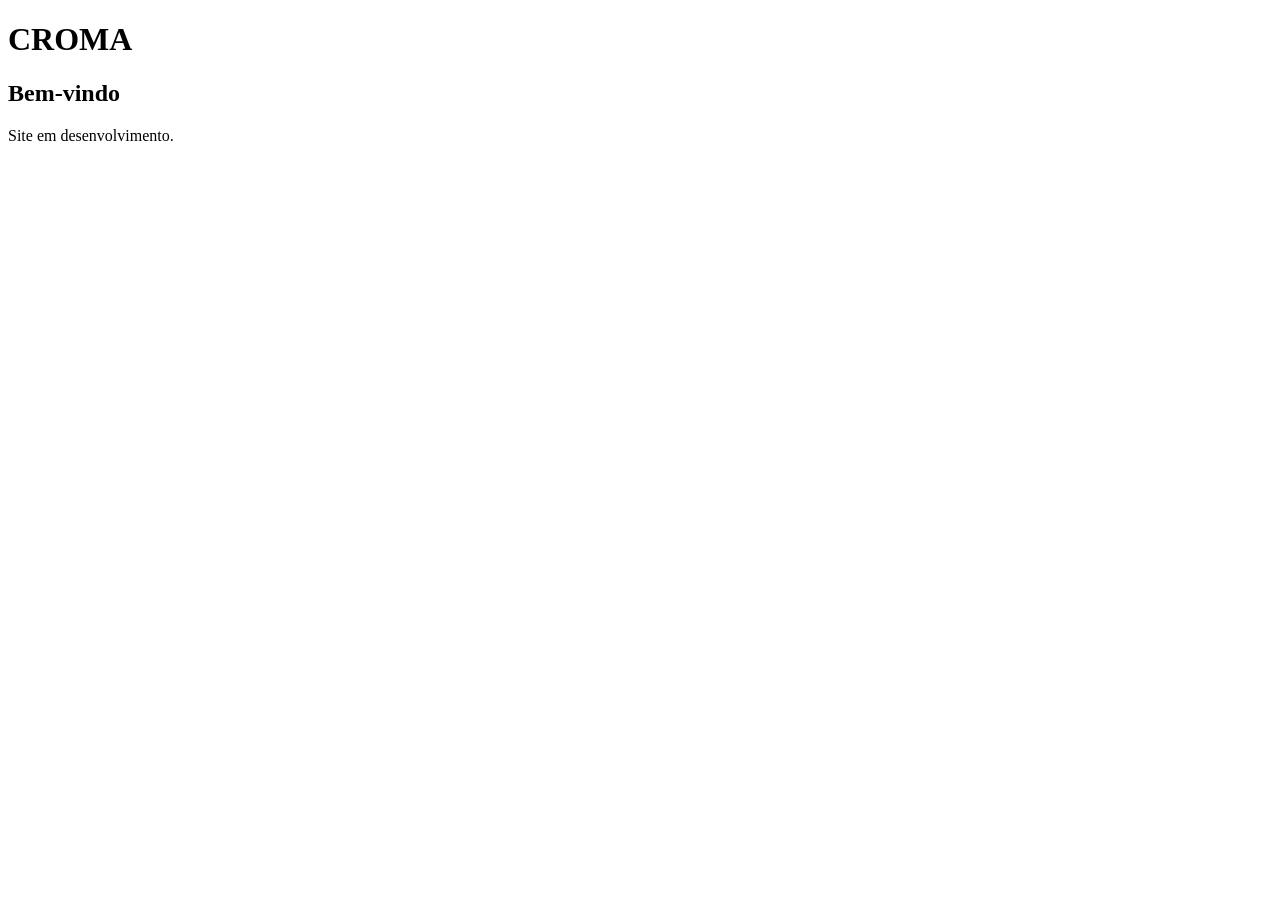
==== index.html @ 6a75c015 "Add files via upload" ====
<!DOCTYPE html><html lang='pt-BR'><head><meta charset='UTF-8'><meta name='viewport' content='width=device-width,initial-scale=1'><title>Croma Gráfica & Papelaria</title><link rel='stylesheet' href='assets/css/style.css'></head><body><header><h1>CROMA</h1></header><main><section><h2>Bem-vindo</h2><p>Site em desenvolvimento.</p></section></main><script src='assets/js/script.js'></script></body></html>
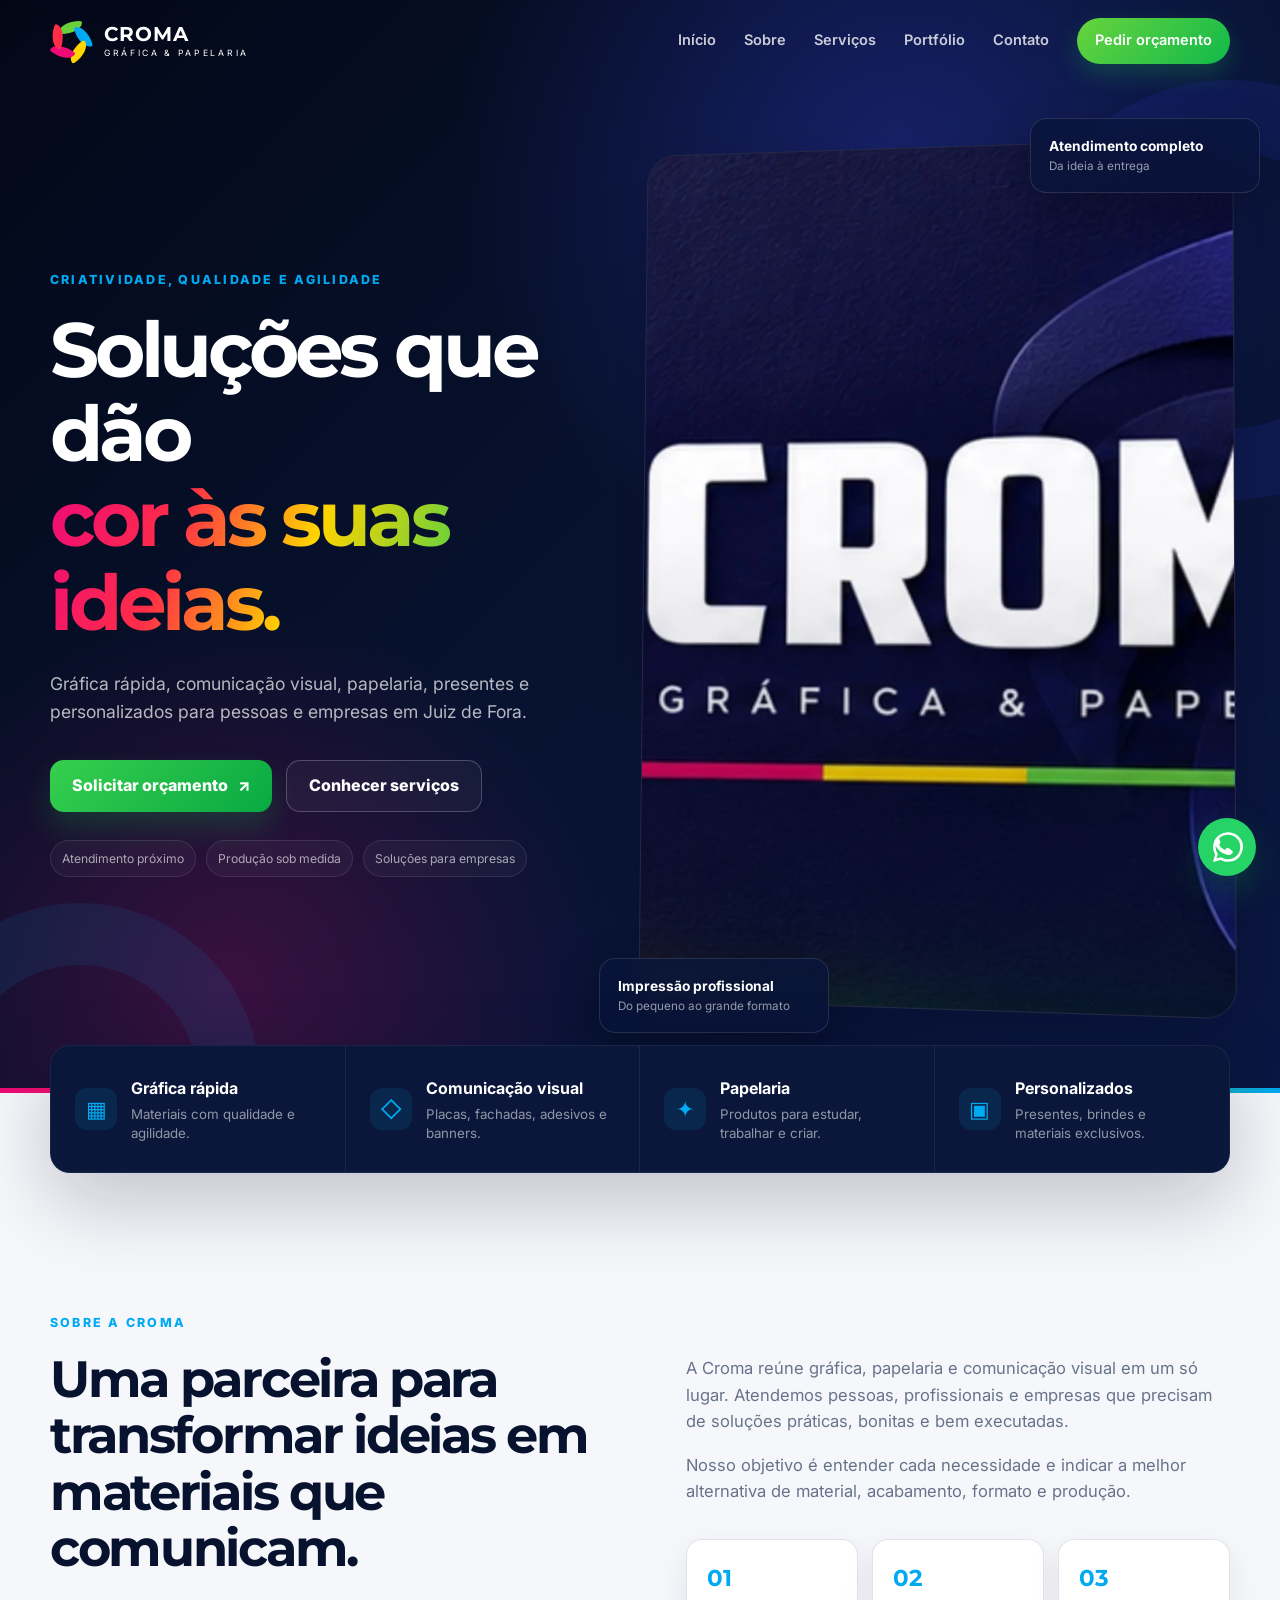
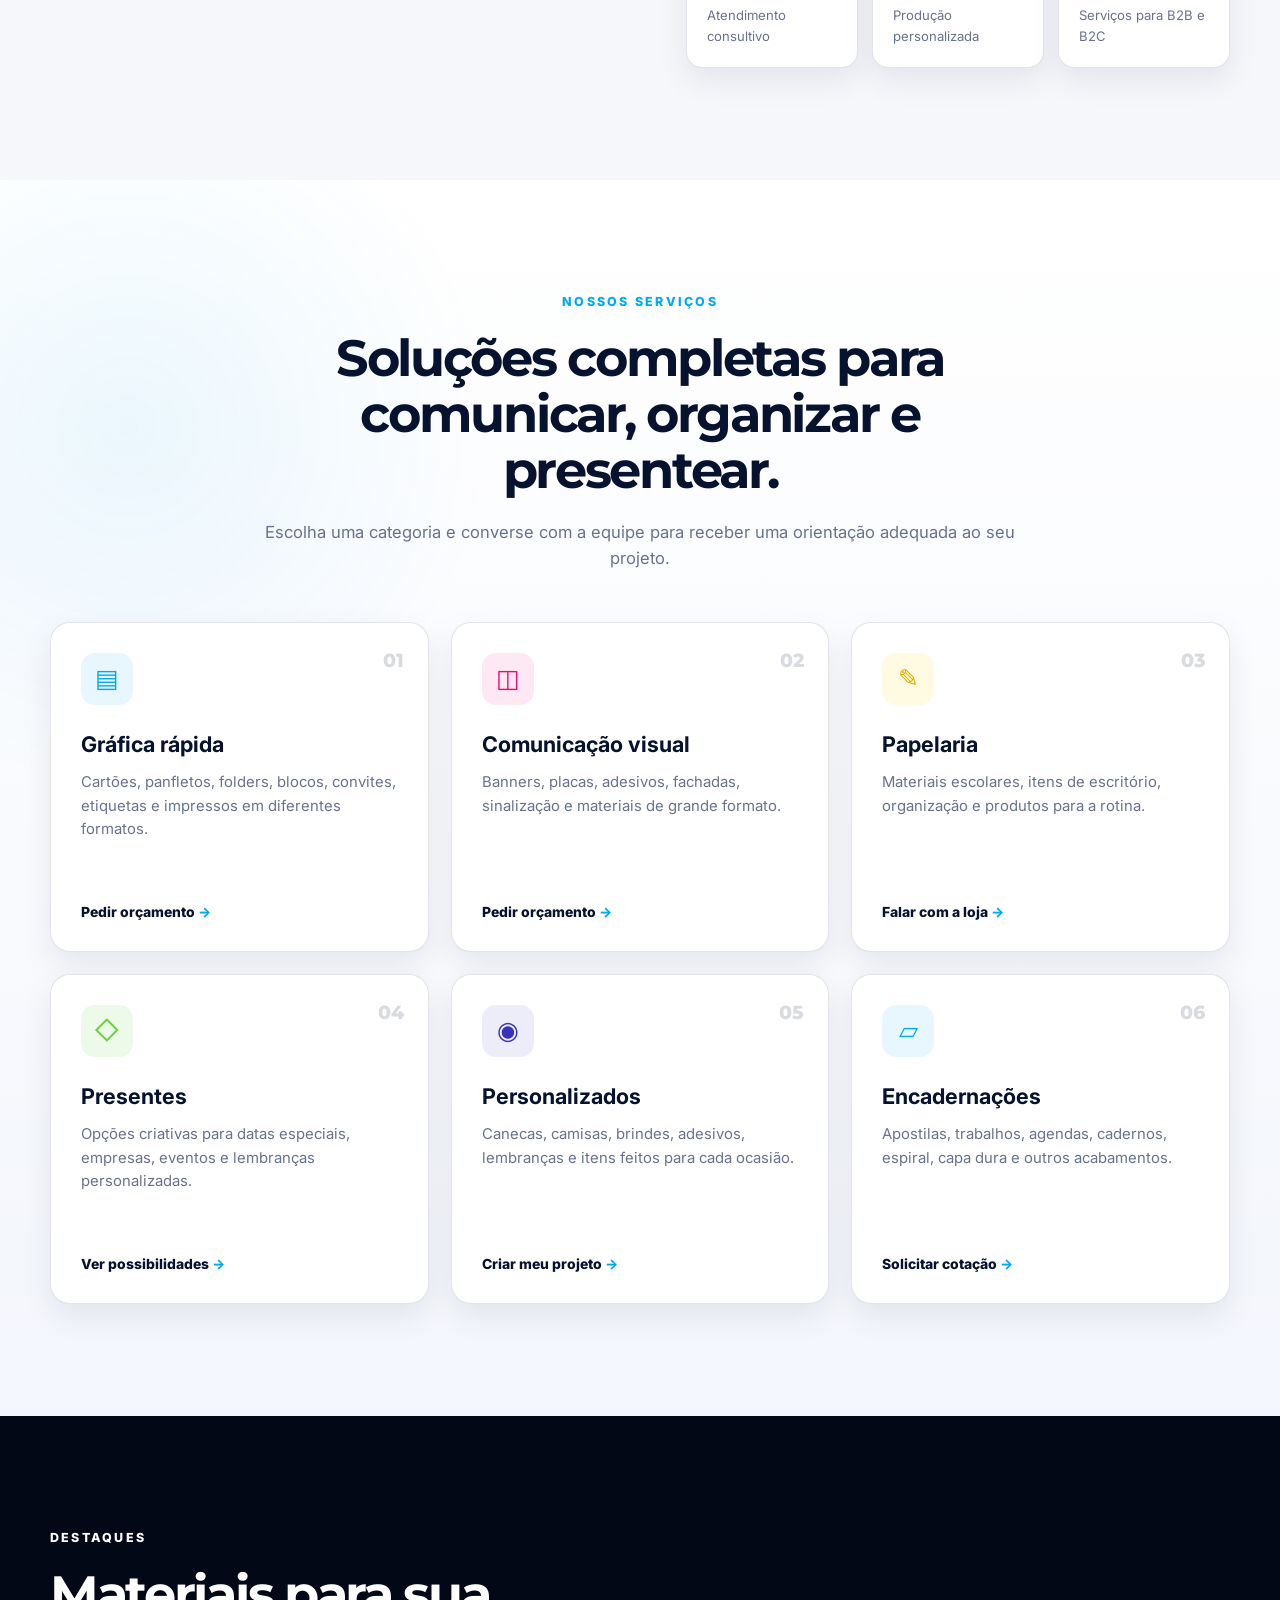
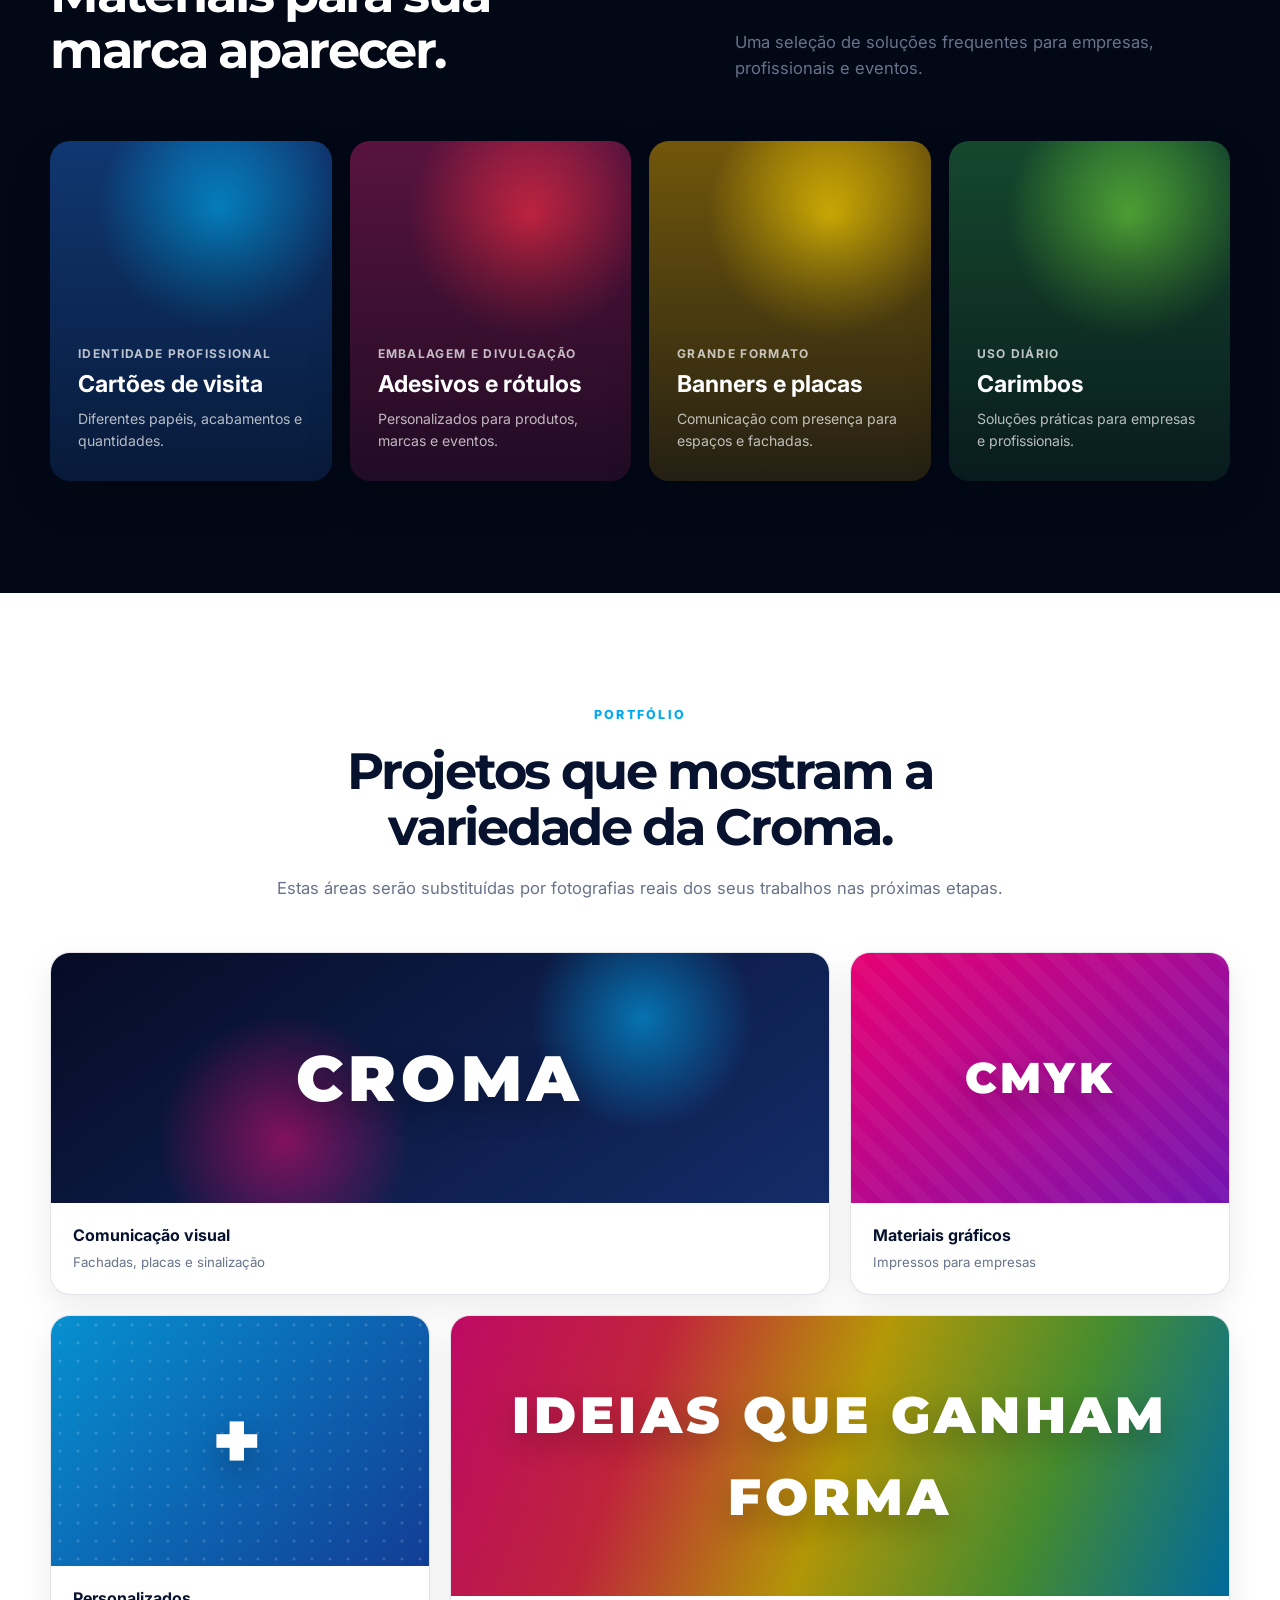
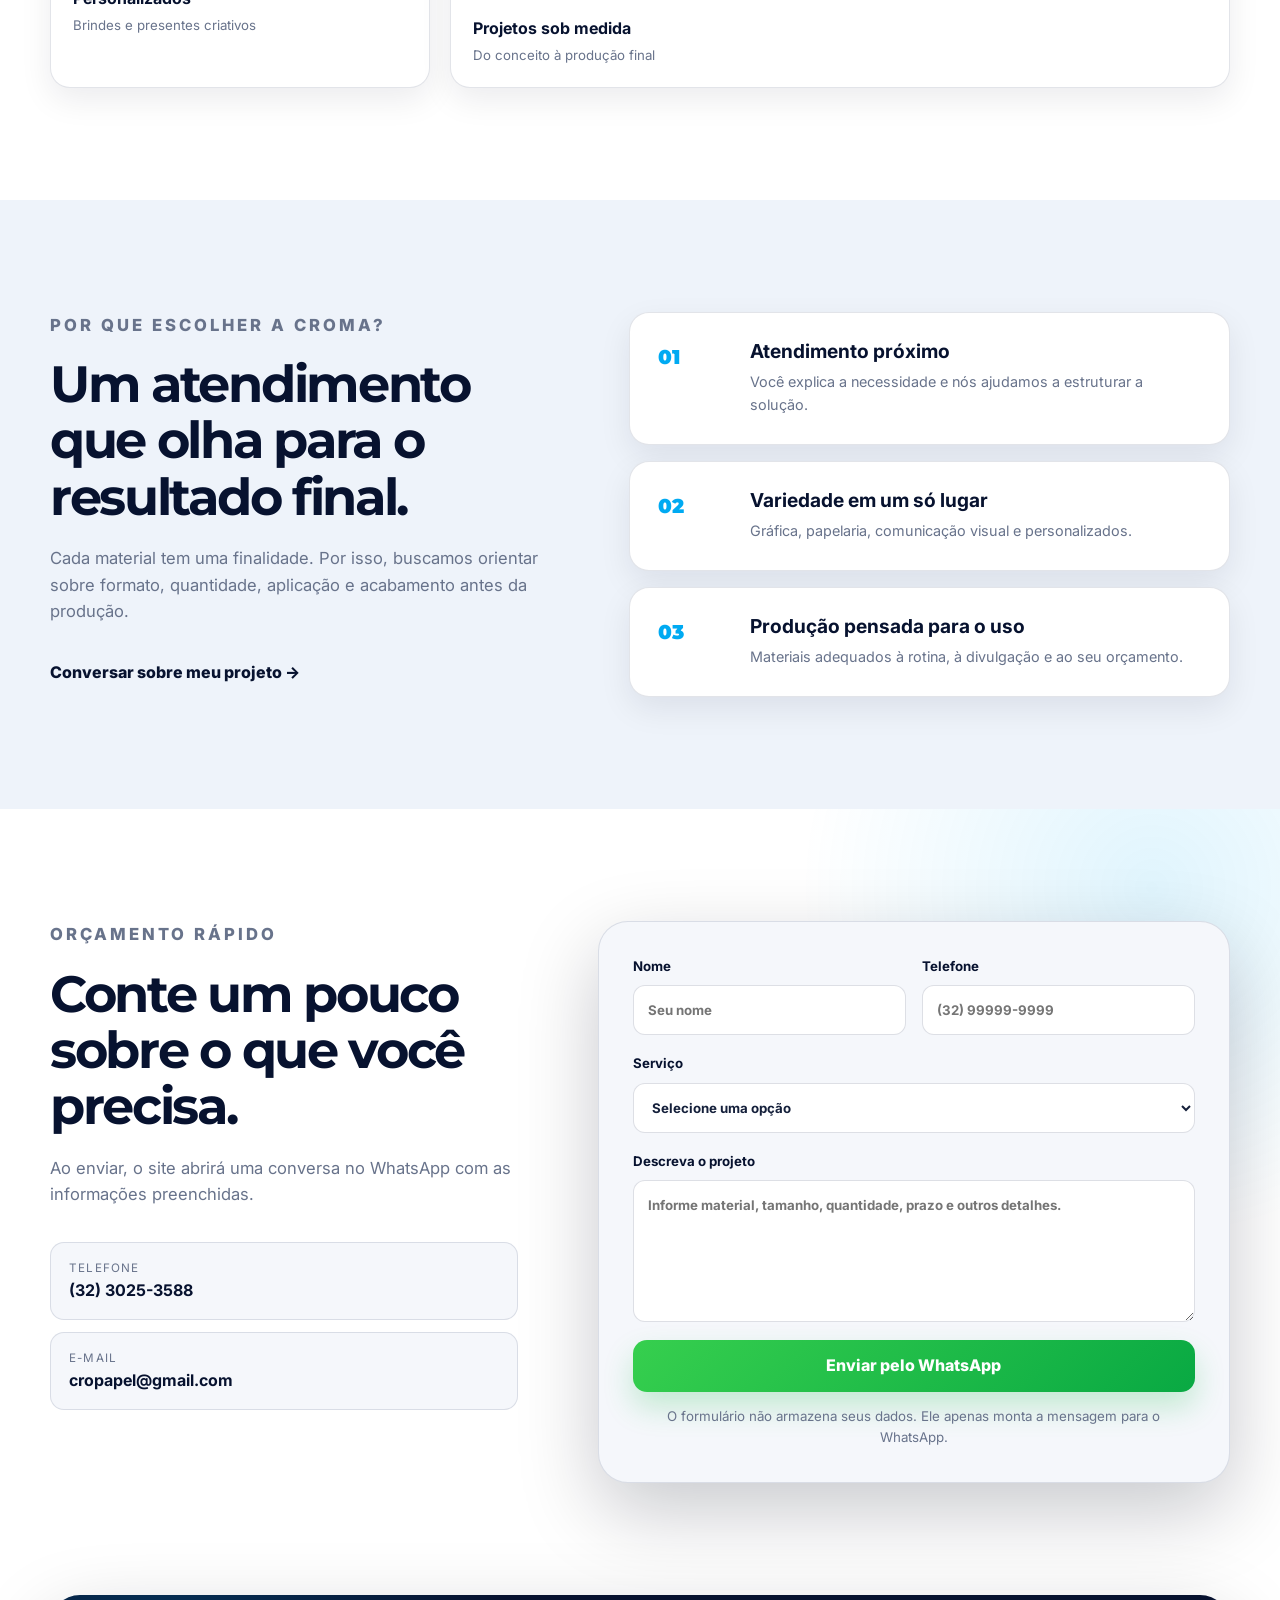
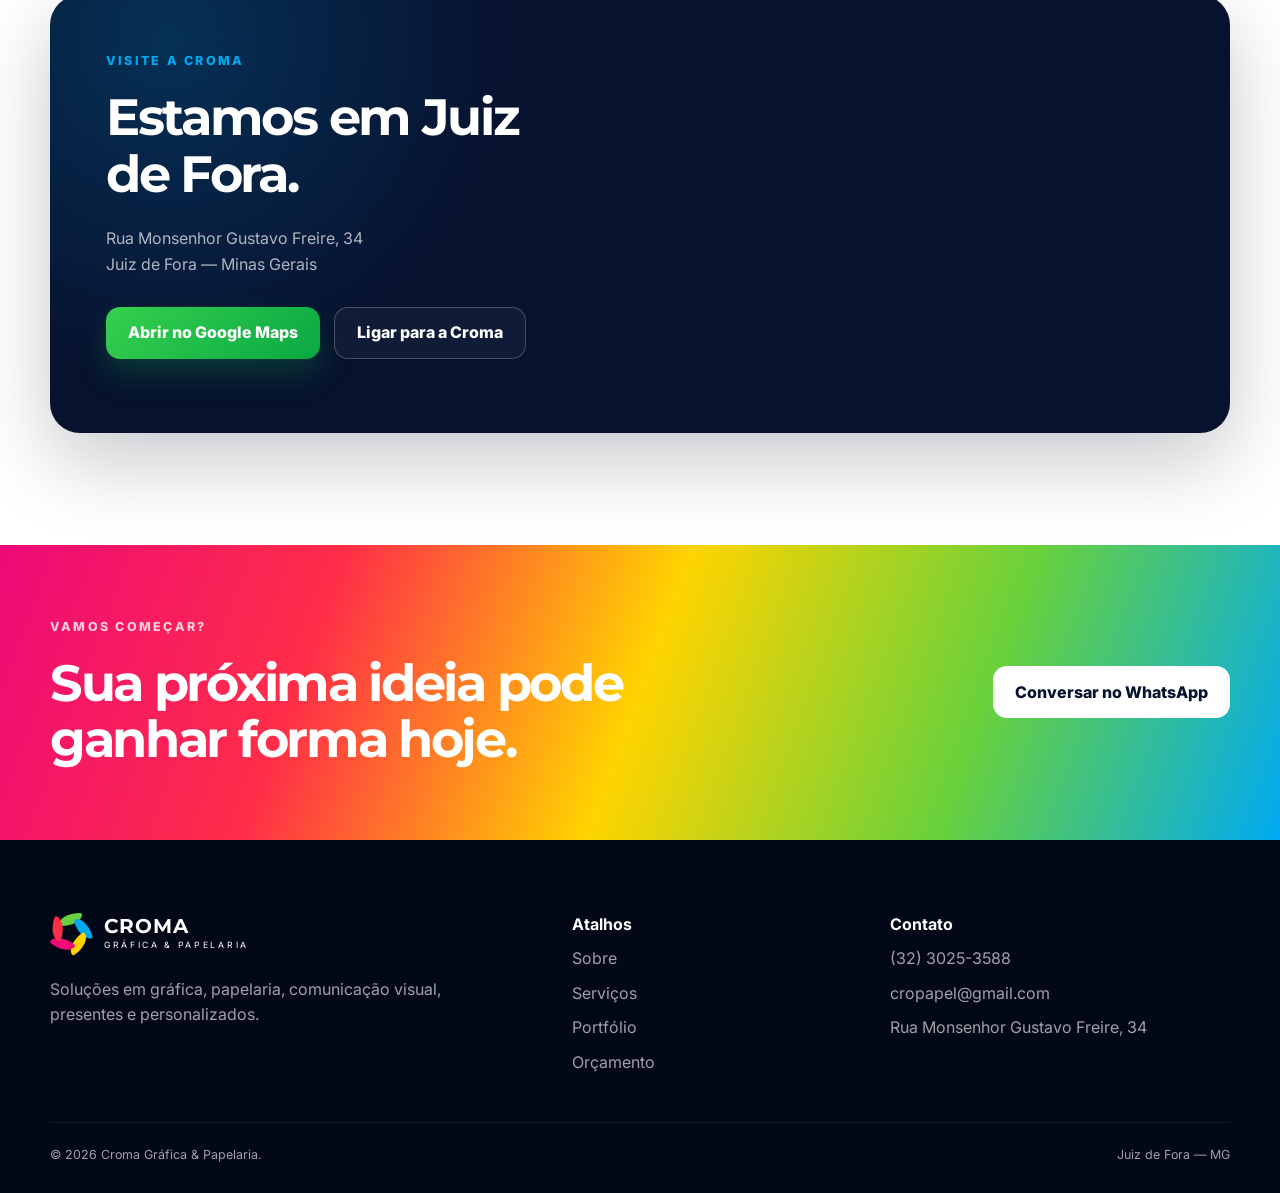
==== commit e52e5fd3: "Atualiza a home da Croma" ====
--- a/index.html
+++ b/index.html
@@ -1 +1,253 @@
-<!DOCTYPE html><html lang='pt-BR'><head><meta charset='UTF-8'><meta name='viewport' content='width=device-width,initial-scale=1'><title>Croma Gráfica & Papelaria</title><link rel='stylesheet' href='assets/css/style.css'></head><body><header><h1>CROMA</h1></header><main><section><h2>Bem-vindo</h2><p>Site em desenvolvimento.</p></section></main><script src='assets/js/script.js'></script></body></html>+<!DOCTYPE html>
+<html lang="pt-BR">
+<head>
+  <meta charset="UTF-8">
+  <meta name="viewport" content="width=device-width, initial-scale=1">
+  <meta name="theme-color" content="#07122f">
+  <title>Croma Gráfica & Papelaria | Juiz de Fora</title>
+  <meta name="description" content="Gráfica rápida, comunicação visual, papelaria, presentes e personalizados em Juiz de Fora. Solicite seu orçamento pelo WhatsApp.">
+  <meta property="og:title" content="Croma Gráfica & Papelaria">
+  <meta property="og:description" content="Soluções completas em gráfica, papelaria, comunicação visual, presentes e personalizados.">
+  <meta property="og:type" content="website">
+  <meta property="og:image" content="assets/img/croma-identidade.webp">
+  <link rel="icon" href="assets/img/favicon.svg" type="image/svg+xml">
+  <link rel="preconnect" href="https://fonts.googleapis.com">
+  <link rel="preconnect" href="https://fonts.gstatic.com" crossorigin>
+  <link href="https://fonts.googleapis.com/css2?family=Inter:wght@400;500;600;700;800&family=Montserrat:wght@700;800;900&display=swap" rel="stylesheet">
+  <link rel="stylesheet" href="assets/css/style.css">
+  <script type="application/ld+json">
+  {
+    "@context": "https://schema.org",
+    "@type": "LocalBusiness",
+    "name": "Croma Gráfica & Papelaria",
+    "email": "cropapel@gmail.com",
+    "telephone": "+55 32 3025-3588",
+    "address": {
+      "@type": "PostalAddress",
+      "streetAddress": "Rua Monsenhor Gustavo Freire, 34",
+      "addressLocality": "Juiz de Fora",
+      "addressRegion": "MG",
+      "addressCountry": "BR"
+    }
+  }
+  </script>
+</head>
+<body>
+  <a class="skip-link" href="#conteudo">Pular para o conteúdo</a>
+
+  <header class="site-header" id="inicio">
+    <div class="container header-inner">
+      <a class="brand" href="#inicio" aria-label="Croma, página inicial">
+        <span class="brand-symbol" aria-hidden="true"><span></span><span></span><span></span><span></span><span></span></span>
+        <span class="brand-text"><strong>CROMA</strong><small>GRÁFICA & PAPELARIA</small></span>
+      </a>
+
+      <button class="menu-toggle" type="button" aria-label="Abrir menu" aria-expanded="false" aria-controls="menu-principal">
+        <span></span><span></span><span></span>
+      </button>
+
+      <nav class="main-nav" id="menu-principal" aria-label="Navegação principal">
+        <a href="#inicio">Início</a>
+        <a href="#sobre">Sobre</a>
+        <a href="#servicos">Serviços</a>
+        <a href="#portfolio">Portfólio</a>
+        <a href="#contato">Contato</a>
+        <a class="nav-cta" href="#orcamento">Pedir orçamento</a>
+      </nav>
+    </div>
+  </header>
+
+  <main id="conteudo">
+    <section class="hero">
+      <div class="hero-glow hero-glow-one"></div>
+      <div class="hero-glow hero-glow-two"></div>
+      <div class="container hero-grid">
+        <div class="hero-copy reveal">
+          <p class="eyebrow">Criatividade, qualidade e agilidade</p>
+          <h1>Soluções que dão <span class="gradient-text">cor às suas ideias.</span></h1>
+          <p class="hero-description">Gráfica rápida, comunicação visual, papelaria, presentes e personalizados para pessoas e empresas em Juiz de Fora.</p>
+          <div class="hero-actions">
+            <a class="button button-primary" href="https://wa.me/553230253588?text=Ol%C3%A1%2C%20gostaria%20de%20solicitar%20um%20or%C3%A7amento." target="_blank" rel="noopener noreferrer">Solicitar orçamento <span aria-hidden="true">↗</span></a>
+            <a class="button button-ghost" href="#servicos">Conhecer serviços</a>
+          </div>
+          <div class="hero-badges" aria-label="Diferenciais">
+            <span>Atendimento próximo</span>
+            <span>Produção sob medida</span>
+            <span>Soluções para empresas</span>
+          </div>
+        </div>
+
+        <div class="hero-visual reveal">
+          <div class="hero-image-shell">
+            <img src="assets/img/croma-identidade.webp" alt="Identidade visual da Croma Gráfica e Papelaria" width="1536" height="861" fetchpriority="high">
+          </div>
+          <div class="floating-card floating-card-one"><strong>Impressão profissional</strong><span>Do pequeno ao grande formato</span></div>
+          <div class="floating-card floating-card-two"><strong>Atendimento completo</strong><span>Da ideia à entrega</span></div>
+        </div>
+      </div>
+    </section>
+
+    <section class="quick-services" aria-label="Principais áreas de atuação">
+      <div class="container quick-services-grid">
+        <article><span class="quick-icon">▦</span><div><strong>Gráfica rápida</strong><small>Materiais com qualidade e agilidade.</small></div></article>
+        <article><span class="quick-icon">◇</span><div><strong>Comunicação visual</strong><small>Placas, fachadas, adesivos e banners.</small></div></article>
+        <article><span class="quick-icon">✦</span><div><strong>Papelaria</strong><small>Produtos para estudar, trabalhar e criar.</small></div></article>
+        <article><span class="quick-icon">▣</span><div><strong>Personalizados</strong><small>Presentes, brindes e materiais exclusivos.</small></div></article>
+      </div>
+    </section>
+
+    <section class="section about" id="sobre">
+      <div class="container about-grid">
+        <div class="section-heading reveal">
+          <p class="eyebrow">Sobre a Croma</p>
+          <h2>Uma parceira para transformar ideias em materiais que comunicam.</h2>
+        </div>
+        <div class="about-content reveal">
+          <p>A Croma reúne gráfica, papelaria e comunicação visual em um só lugar. Atendemos pessoas, profissionais e empresas que precisam de soluções práticas, bonitas e bem executadas.</p>
+          <p>Nosso objetivo é entender cada necessidade e indicar a melhor alternativa de material, acabamento, formato e produção.</p>
+          <div class="about-highlights">
+            <div><strong>01</strong><span>Atendimento consultivo</span></div>
+            <div><strong>02</strong><span>Produção personalizada</span></div>
+            <div><strong>03</strong><span>Serviços para B2B e B2C</span></div>
+          </div>
+        </div>
+      </div>
+    </section>
+
+    <section class="section services" id="servicos">
+      <div class="container">
+        <div class="section-heading centered reveal">
+          <p class="eyebrow">Nossos serviços</p>
+          <h2>Soluções completas para comunicar, organizar e presentear.</h2>
+          <p>Escolha uma categoria e converse com a equipe para receber uma orientação adequada ao seu projeto.</p>
+        </div>
+
+        <div class="services-grid">
+          <article class="service-card reveal"><span class="service-number">01</span><div class="service-icon">▤</div><h3>Gráfica rápida</h3><p>Cartões, panfletos, folders, blocos, convites, etiquetas e impressos em diferentes formatos.</p><a href="#orcamento">Pedir orçamento <span>→</span></a></article>
+          <article class="service-card reveal"><span class="service-number">02</span><div class="service-icon">◫</div><h3>Comunicação visual</h3><p>Banners, placas, adesivos, fachadas, sinalização e materiais de grande formato.</p><a href="#orcamento">Pedir orçamento <span>→</span></a></article>
+          <article class="service-card reveal"><span class="service-number">03</span><div class="service-icon">✎</div><h3>Papelaria</h3><p>Materiais escolares, itens de escritório, organização e produtos para a rotina.</p><a href="#contato">Falar com a loja <span>→</span></a></article>
+          <article class="service-card reveal"><span class="service-number">04</span><div class="service-icon">◇</div><h3>Presentes</h3><p>Opções criativas para datas especiais, empresas, eventos e lembranças personalizadas.</p><a href="#contato">Ver possibilidades <span>→</span></a></article>
+          <article class="service-card reveal"><span class="service-number">05</span><div class="service-icon">◉</div><h3>Personalizados</h3><p>Canecas, camisas, brindes, adesivos, lembranças e itens feitos para cada ocasião.</p><a href="#orcamento">Criar meu projeto <span>→</span></a></article>
+          <article class="service-card reveal"><span class="service-number">06</span><div class="service-icon">▱</div><h3>Encadernações</h3><p>Apostilas, trabalhos, agendas, cadernos, espiral, capa dura e outros acabamentos.</p><a href="#orcamento">Solicitar cotação <span>→</span></a></article>
+        </div>
+      </div>
+    </section>
+
+    <section class="section featured-products">
+      <div class="container">
+        <div class="section-heading split-heading reveal">
+          <div><p class="eyebrow">Destaques</p><h2>Materiais para sua marca aparecer.</h2></div>
+          <p>Uma seleção de soluções frequentes para empresas, profissionais e eventos.</p>
+        </div>
+        <div class="products-grid">
+          <article class="product-card product-blue reveal"><span>Identidade profissional</span><h3>Cartões de visita</h3><p>Diferentes papéis, acabamentos e quantidades.</p></article>
+          <article class="product-card product-pink reveal"><span>Embalagem e divulgação</span><h3>Adesivos e rótulos</h3><p>Personalizados para produtos, marcas e eventos.</p></article>
+          <article class="product-card product-yellow reveal"><span>Grande formato</span><h3>Banners e placas</h3><p>Comunicação com presença para espaços e fachadas.</p></article>
+          <article class="product-card product-green reveal"><span>Uso diário</span><h3>Carimbos</h3><p>Soluções práticas para empresas e profissionais.</p></article>
+        </div>
+      </div>
+    </section>
+
+    <section class="section portfolio" id="portfolio">
+      <div class="container">
+        <div class="section-heading centered reveal">
+          <p class="eyebrow">Portfólio</p>
+          <h2>Projetos que mostram a variedade da Croma.</h2>
+          <p>Estas áreas serão substituídas por fotografias reais dos seus trabalhos nas próximas etapas.</p>
+        </div>
+        <div class="portfolio-grid">
+          <article class="portfolio-card portfolio-large reveal"><div class="portfolio-art portfolio-art-one"><span>CROMA</span></div><div class="portfolio-info"><strong>Comunicação visual</strong><span>Fachadas, placas e sinalização</span></div></article>
+          <article class="portfolio-card reveal"><div class="portfolio-art portfolio-art-two"><span>CMYK</span></div><div class="portfolio-info"><strong>Materiais gráficos</strong><span>Impressos para empresas</span></div></article>
+          <article class="portfolio-card reveal"><div class="portfolio-art portfolio-art-three"><span>+</span></div><div class="portfolio-info"><strong>Personalizados</strong><span>Brindes e presentes criativos</span></div></article>
+          <article class="portfolio-card portfolio-wide reveal"><div class="portfolio-art portfolio-art-four"><span>IDEIAS QUE GANHAM FORMA</span></div><div class="portfolio-info"><strong>Projetos sob medida</strong><span>Do conceito à produção final</span></div></article>
+        </div>
+      </div>
+    </section>
+
+    <section class="section why-us">
+      <div class="container why-us-grid">
+        <div class="why-copy reveal">
+          <p class="eyebrow">Por que escolher a Croma?</p>
+          <h2>Um atendimento que olha para o resultado final.</h2>
+          <p>Cada material tem uma finalidade. Por isso, buscamos orientar sobre formato, quantidade, aplicação e acabamento antes da produção.</p>
+          <a class="text-link" href="#orcamento">Conversar sobre meu projeto →</a>
+        </div>
+        <div class="why-list">
+          <article class="reveal"><span>01</span><div><h3>Atendimento próximo</h3><p>Você explica a necessidade e nós ajudamos a estruturar a solução.</p></div></article>
+          <article class="reveal"><span>02</span><div><h3>Variedade em um só lugar</h3><p>Gráfica, papelaria, comunicação visual e personalizados.</p></div></article>
+          <article class="reveal"><span>03</span><div><h3>Produção pensada para o uso</h3><p>Materiais adequados à rotina, à divulgação e ao seu orçamento.</p></div></article>
+        </div>
+      </div>
+    </section>
+
+    <section class="section quote-section" id="orcamento">
+      <div class="container quote-grid">
+        <div class="quote-copy reveal">
+          <p class="eyebrow">Orçamento rápido</p>
+          <h2>Conte um pouco sobre o que você precisa.</h2>
+          <p>Ao enviar, o site abrirá uma conversa no WhatsApp com as informações preenchidas.</p>
+          <div class="contact-mini-list">
+            <a href="tel:+553230253588"><span>Telefone</span><strong>(32) 3025-3588</strong></a>
+            <a href="mailto:cropapel@gmail.com"><span>E-mail</span><strong>cropapel@gmail.com</strong></a>
+          </div>
+        </div>
+
+        <form class="quote-form reveal" id="quote-form">
+          <div class="field-row">
+            <label>Nome<input type="text" id="nome" name="nome" autocomplete="name" placeholder="Seu nome" required></label>
+            <label>Telefone<input type="tel" id="telefone" name="telefone" autocomplete="tel" placeholder="(32) 99999-9999"></label>
+          </div>
+          <label>Serviço<select id="servico" name="servico" required><option value="">Selecione uma opção</option><option>Gráfica rápida</option><option>Comunicação visual</option><option>Papelaria</option><option>Presentes</option><option>Personalizados</option><option>Encadernações</option><option>Outro serviço</option></select></label>
+          <label>Descreva o projeto<textarea id="mensagem" name="mensagem" rows="5" placeholder="Informe material, tamanho, quantidade, prazo e outros detalhes." required></textarea></label>
+          <button class="button button-primary button-full" type="submit">Enviar pelo WhatsApp</button>
+          <small class="form-note">O formulário não armazena seus dados. Ele apenas monta a mensagem para o WhatsApp.</small>
+        </form>
+      </div>
+    </section>
+
+    <section class="section contact" id="contato">
+      <div class="container">
+        <div class="contact-card reveal">
+          <div class="contact-content">
+            <p class="eyebrow">Visite a Croma</p>
+            <h2>Estamos em Juiz de Fora.</h2>
+            <address>Rua Monsenhor Gustavo Freire, 34<br>Juiz de Fora — Minas Gerais</address>
+            <div class="contact-actions">
+              <a class="button button-primary" href="https://www.google.com/maps/search/?api=1&query=Rua+Monsenhor+Gustavo+Freire+34+Juiz+de+Fora+MG" target="_blank" rel="noopener noreferrer">Abrir no Google Maps</a>
+              <a class="button button-ghost light" href="tel:+553230253588">Ligar para a Croma</a>
+            </div>
+          </div>
+          <div class="map-shell" aria-label="Mapa da localização da Croma">
+            <iframe title="Mapa da Croma Gráfica e Papelaria" src="https://www.google.com/maps?q=Rua%20Monsenhor%20Gustavo%20Freire%2034%20Juiz%20de%20Fora%20MG&output=embed" loading="lazy" referrerpolicy="no-referrer-when-downgrade"></iframe>
+          </div>
+        </div>
+      </div>
+    </section>
+
+    <section class="final-cta">
+      <div class="container final-cta-inner reveal">
+        <div><p class="eyebrow">Vamos começar?</p><h2>Sua próxima ideia pode ganhar forma hoje.</h2></div>
+        <a class="button button-light" href="https://wa.me/553230253588?text=Ol%C3%A1%2C%20gostaria%20de%20falar%20sobre%20um%20projeto." target="_blank" rel="noopener noreferrer">Conversar no WhatsApp</a>
+      </div>
+    </section>
+  </main>
+
+  <footer class="site-footer">
+    <div class="container footer-grid">
+      <div>
+        <a class="brand footer-brand" href="#inicio" aria-label="Croma"><span class="brand-symbol" aria-hidden="true"><span></span><span></span><span></span><span></span><span></span></span><span class="brand-text"><strong>CROMA</strong><small>GRÁFICA & PAPELARIA</small></span></a>
+        <p>Soluções em gráfica, papelaria, comunicação visual, presentes e personalizados.</p>
+      </div>
+      <div><strong>Atalhos</strong><a href="#sobre">Sobre</a><a href="#servicos">Serviços</a><a href="#portfolio">Portfólio</a><a href="#orcamento">Orçamento</a></div>
+      <div><strong>Contato</strong><a href="tel:+553230253588">(32) 3025-3588</a><a href="mailto:cropapel@gmail.com">cropapel@gmail.com</a><span>Rua Monsenhor Gustavo Freire, 34</span></div>
+    </div>
+    <div class="container footer-bottom"><span>© <span id="current-year"></span> Croma Gráfica & Papelaria.</span><span>Juiz de Fora — MG</span></div>
+  </footer>
+
+  <a class="whatsapp-float" href="https://wa.me/553230253588?text=Ol%C3%A1%2C%20vim%20pelo%20site%20da%20Croma." target="_blank" rel="noopener noreferrer" aria-label="Falar com a Croma pelo WhatsApp">
+    <svg viewBox="0 0 32 32" aria-hidden="true"><path d="M19.1 17.7c-.4-.2-2.4-1.2-2.8-1.3-.4-.1-.7-.2-1 .2-.3.4-1.1 1.3-1.3 1.6-.2.3-.5.3-.9.1-2.4-1.2-4-2.2-5.6-5-.4-.7.4-.7 1.2-2.3.1-.3.1-.5 0-.8-.1-.2-1-2.4-1.4-3.3-.4-.9-.8-.8-1-.8h-.9c-.3 0-.8.1-1.2.6-.4.4-1.6 1.6-1.6 3.9s1.7 4.5 1.9 4.8c.2.3 3.3 5.1 8.1 7.1 3 1.3 4.2 1.4 5.7 1.2.9-.1 2.4-1 2.8-1.9.4-.9.4-1.7.3-1.9-.1-.2-.4-.3-.8-.5z"/><path d="M27.4 4.6A15.4 15.4 0 0 0 3.2 23.2L1 31l8-2.1a15.3 15.3 0 0 0 7.4 1.9h.1A15.4 15.4 0 0 0 27.4 4.6zm-11 23.6c-2.3 0-4.6-.6-6.5-1.8l-.5-.3-4.7 1.2L6 22.7l-.3-.5A12.7 12.7 0 1 1 16.4 28.2z"/></svg>
+  </a>
+
+  <script src="assets/js/script.js"></script>
+</body>
+</html>
--- a/assets/css/style.css
+++ b/assets/css/style.css
@@ -0,0 +1,35 @@
+:root{
+  --navy-950:#030817;--navy-900:#07122f;--navy-850:#0a173a;--white:#fff;--off:#f5f7fb;
+  --text:#15203b;--muted:#68738b;--line:rgba(17,33,76,.12);--pink:#ed0a78;--red:#ff2d48;
+  --yellow:#ffd400;--green:#69d13b;--blue:#00aaf2;--violet:#3831ba;
+  --gradient:linear-gradient(110deg,var(--pink),var(--red),var(--yellow),var(--green),var(--blue));
+  --shadow-sm:0 12px 32px rgba(4,12,36,.08);--shadow-lg:0 28px 80px rgba(1,8,29,.22);
+  --radius:20px;--radius-lg:30px;--container:1180px
+}
+*{box-sizing:border-box}html{scroll-behavior:smooth}body{margin:0;font-family:Inter,sans-serif;color:var(--text);background:var(--off);line-height:1.6;overflow-x:hidden}body.menu-open{overflow:hidden}
+img{display:block;max-width:100%}a{color:inherit;text-decoration:none}button,input,select,textarea{font:inherit}button{cursor:pointer}h1,h2,h3,p{margin-top:0}h1,h2,h3{line-height:1.1}h1,h2,.brand-text strong{font-family:Montserrat,sans-serif}.container{width:min(calc(100% - 40px),var(--container));margin-inline:auto}
+.skip-link{position:fixed;top:12px;left:12px;z-index:9999;transform:translateY(-150%);padding:10px 14px;border-radius:8px;background:#fff;color:var(--navy-900);box-shadow:var(--shadow-sm)}.skip-link:focus{transform:translateY(0)}
+.site-header{position:fixed;inset:0 0 auto;z-index:1000;border-bottom:1px solid transparent;transition:.2s}.site-header.is-scrolled{background:rgba(3,8,23,.9);border-color:rgba(255,255,255,.08);box-shadow:0 12px 36px rgba(1,5,18,.18);backdrop-filter:blur(18px)}
+.header-inner{min-height:82px;display:flex;align-items:center;justify-content:space-between;gap:28px}.brand{display:inline-flex;align-items:center;gap:12px;color:#fff}.brand-symbol{position:relative;width:42px;height:42px}.brand-symbol span{position:absolute;left:9px;top:12px;width:23px;height:13px;border-radius:100% 12% 100% 12%;transform-origin:50% 9px}.brand-symbol span:nth-child(1){background:var(--green);transform:rotate(0) translateY(-11px)}.brand-symbol span:nth-child(2){background:var(--blue);transform:rotate(72deg) translateY(-11px)}.brand-symbol span:nth-child(3){background:var(--yellow);transform:rotate(144deg) translateY(-11px)}.brand-symbol span:nth-child(4){background:var(--pink);transform:rotate(216deg) translateY(-11px)}.brand-symbol span:nth-child(5){background:var(--red);transform:rotate(288deg) translateY(-11px)}
+.brand-text{display:flex;flex-direction:column;line-height:1}.brand-text strong{font-size:1.25rem;letter-spacing:.05em}.brand-text small{margin-top:5px;font-size:.54rem;letter-spacing:.31em}.main-nav{display:flex;align-items:center;gap:28px;color:rgba(255,255,255,.78);font-size:.91rem;font-weight:600}.main-nav>a{transition:.16s}.main-nav>a:hover{color:#fff}.main-nav .nav-cta{padding:11px 18px;border-radius:999px;color:#fff;background:linear-gradient(135deg,#68d43d,#11b94b);box-shadow:0 10px 24px rgba(23,188,74,.25)}
+.menu-toggle{display:none;width:44px;height:44px;padding:10px;border:1px solid rgba(255,255,255,.14);border-radius:12px;background:rgba(255,255,255,.06)}.menu-toggle span{width:100%;height:2px;display:block;margin:5px 0;background:#fff;transition:.18s}
+.hero{position:relative;min-height:760px;display:grid;align-items:center;padding:142px 0 88px;overflow:hidden;color:#fff;background:radial-gradient(circle at 70% 15%,rgba(44,54,187,.42),transparent 34%),radial-gradient(circle at 18% 90%,rgba(237,10,120,.22),transparent 26%),linear-gradient(135deg,var(--navy-950),var(--navy-900) 48%,#0a1643)}.hero:after{content:"";position:absolute;inset:auto 0 0;height:5px;background:var(--gradient)}.hero-glow{position:absolute;border-radius:50%;pointer-events:none}.hero-glow-one{right:-160px;top:80px;width:420px;height:420px;border:72px solid rgba(39,54,189,.16)}.hero-glow-two{left:-100px;bottom:-170px;width:360px;height:360px;border:62px solid rgba(0,170,242,.09)}
+.hero-grid{position:relative;z-index:2;display:grid;grid-template-columns:.95fr 1.1fr;gap:72px;align-items:center}.eyebrow{margin-bottom:18px;color:var(--blue);font-size:.78rem;font-weight:800;letter-spacing:.18em;text-transform:uppercase}.hero h1{max-width:680px;margin-bottom:24px;font-size:clamp(3rem,6vw,5.7rem);letter-spacing:-.055em}.gradient-text{display:block;color:transparent;background:var(--gradient);-webkit-background-clip:text;background-clip:text}.hero-description{max-width:620px;margin-bottom:34px;color:rgba(255,255,255,.7);font-size:1.1rem}
+.hero-actions,.contact-actions{display:flex;flex-wrap:wrap;gap:14px}.button{min-height:52px;display:inline-flex;align-items:center;justify-content:center;gap:10px;padding:0 22px;border:0;border-radius:14px;font-weight:800;transition:.16s}.button:hover{transform:translateY(-2px)}.button-primary{color:#fff;background:linear-gradient(135deg,#36cf4e,#09a943);box-shadow:0 15px 30px rgba(17,185,68,.22)}.button-ghost{color:#fff;border:1px solid rgba(255,255,255,.22);background:rgba(255,255,255,.04)}.button-light{color:var(--navy-900);background:#fff}.button-full{width:100%}.hero-badges{display:flex;flex-wrap:wrap;gap:10px;margin-top:28px}.hero-badges span{padding:8px 11px;border:1px solid rgba(255,255,255,.1);border-radius:999px;color:rgba(255,255,255,.62);background:rgba(255,255,255,.035);font-size:.76rem}
+.hero-visual{position:relative}.hero-image-shell{position:relative;overflow:hidden;border:1px solid rgba(255,255,255,.12);border-radius:30px;background:#070b2a;box-shadow:var(--shadow-lg);transform:perspective(1400px) rotateY(-6deg) rotateX(2deg)}.hero-image-shell:after{content:"";position:absolute;inset:0;background:linear-gradient(180deg,transparent 46%,rgba(3,8,23,.26))}.hero-image-shell img{width:100%;min-height:370px;object-fit:cover}.floating-card{position:absolute;width:230px;padding:16px 18px;border:1px solid rgba(255,255,255,.12);border-radius:16px;background:rgba(8,20,58,.76);box-shadow:0 18px 46px rgba(1,5,18,.3);backdrop-filter:blur(16px)}.floating-card strong,.floating-card span{display:block}.floating-card strong{font-size:.86rem}.floating-card span{color:rgba(255,255,255,.58);font-size:.73rem}.floating-card-one{left:-36px;bottom:-28px}.floating-card-two{top:-24px;right:-30px}
+.quick-services{position:relative;z-index:5;margin-top:-48px}.quick-services-grid{display:grid;grid-template-columns:repeat(4,1fr);overflow:hidden;border:1px solid rgba(255,255,255,.06);border-radius:var(--radius);color:#fff;background:var(--navy-850);box-shadow:var(--shadow-lg)}.quick-services article{min-height:126px;display:flex;align-items:center;gap:14px;padding:28px 24px;border-right:1px solid rgba(255,255,255,.07)}.quick-services article:last-child{border-right:0}.quick-services strong,.quick-services small{display:block}.quick-services small{margin-top:4px;color:rgba(255,255,255,.55);line-height:1.4}.quick-icon{flex:0 0 42px;height:42px;display:grid;place-items:center;border-radius:12px;color:var(--blue);background:rgba(0,170,242,.1);font-size:1.35rem}
+.section{padding:112px 0}.section-heading{max-width:780px}.section-heading.centered{margin:0 auto 50px;text-align:center}.section-heading h2,.about h2,.why-copy h2,.quote-copy h2,.contact-card h2,.final-cta h2{margin-bottom:20px;color:var(--navy-900);font-size:clamp(2.2rem,4vw,4rem);letter-spacing:-.045em}.section-heading>p:last-child,.about-content>p,.why-copy>p,.quote-copy>p{color:var(--muted);font-size:1.04rem}
+.about{padding-top:140px}.about-grid{display:grid;grid-template-columns:1fr 1fr;gap:92px}.about-content{padding-top:42px}.about-highlights{display:grid;grid-template-columns:repeat(3,1fr);gap:14px;margin-top:34px}.about-highlights div{padding:20px;border:1px solid var(--line);border-radius:16px;background:#fff;box-shadow:var(--shadow-sm)}.about-highlights strong,.about-highlights span{display:block}.about-highlights strong{margin-bottom:8px;color:var(--blue);font-family:Montserrat,sans-serif;font-size:1.45rem}.about-highlights span{color:var(--muted);font-size:.82rem}
+.services{background:radial-gradient(circle at 10% 20%,rgba(0,170,242,.07),transparent 24%),linear-gradient(180deg,#fff,#f3f6fc)}.services-grid{display:grid;grid-template-columns:repeat(3,1fr);gap:22px}.service-card{position:relative;min-height:330px;padding:30px;overflow:hidden;border:1px solid var(--line);border-radius:var(--radius);background:#fff;box-shadow:var(--shadow-sm);transition:.18s}.service-card:hover{transform:translateY(-7px);border-color:rgba(0,170,242,.22);box-shadow:0 24px 54px rgba(4,12,36,.12)}.service-number{position:absolute;top:22px;right:24px;color:rgba(16,33,76,.16);font-family:Montserrat,sans-serif;font-size:1.2rem;font-weight:800}.service-icon{width:52px;height:52px;display:grid;place-items:center;margin-bottom:28px;border-radius:14px;color:var(--blue);background:rgba(0,170,242,.09);font-size:1.55rem}.service-card:nth-child(2) .service-icon{color:var(--pink);background:rgba(237,10,120,.09)}.service-card:nth-child(3) .service-icon{color:#d8ad00;background:rgba(255,212,0,.11)}.service-card:nth-child(4) .service-icon{color:var(--green);background:rgba(105,209,59,.11)}.service-card:nth-child(5) .service-icon{color:var(--violet);background:rgba(56,49,186,.09)}.service-card h3{margin-bottom:14px;color:var(--navy-900);font-size:1.35rem}.service-card p{margin-bottom:25px;color:var(--muted);font-size:.93rem}.service-card a{position:absolute;bottom:28px;left:30px;color:var(--navy-900);font-size:.87rem;font-weight:800}.service-card a span{color:var(--blue)}
+.featured-products{background:var(--navy-950)}.featured-products .eyebrow,.featured-products h2{color:#fff}.split-heading{max-width:none;display:grid;grid-template-columns:1.1fr .9fr;gap:80px;align-items:end;margin-bottom:42px}.split-heading>p{color:rgba(255,255,255,.56)}.products-grid{display:grid;grid-template-columns:repeat(4,1fr);gap:18px}.product-card{min-height:340px;display:flex;flex-direction:column;justify-content:flex-end;padding:28px;overflow:hidden;border-radius:var(--radius);color:#fff;box-shadow:0 18px 44px rgba(0,0,0,.18);transition:.18s}.product-card:hover{transform:translateY(-6px)}.product-card span{margin-bottom:9px;font-size:.75rem;font-weight:700;text-transform:uppercase;letter-spacing:.11em;opacity:.72}.product-card h3{margin-bottom:10px;font-size:1.45rem}.product-card p{margin-bottom:0;font-size:.88rem;opacity:.7}.product-blue{background:linear-gradient(180deg,transparent,rgba(3,8,23,.62)),radial-gradient(circle at 60% 20%,rgba(0,170,242,.75),transparent 38%),#103771}.product-pink{background:linear-gradient(180deg,transparent,rgba(3,8,23,.66)),radial-gradient(circle at 64% 22%,rgba(255,45,72,.78),transparent 38%),#58133e}.product-yellow{background:linear-gradient(180deg,transparent,rgba(3,8,23,.7)),radial-gradient(circle at 64% 22%,rgba(255,212,0,.86),transparent 38%),#72570b}.product-green{background:linear-gradient(180deg,transparent,rgba(3,8,23,.7)),radial-gradient(circle at 64% 22%,rgba(105,209,59,.82),transparent 38%),#15482d}
+.portfolio{background:#fff}.portfolio-grid{display:grid;grid-template-columns:repeat(3,1fr);gap:20px}.portfolio-card{overflow:hidden;border:1px solid var(--line);border-radius:var(--radius);background:#fff;box-shadow:var(--shadow-sm)}.portfolio-large,.portfolio-wide{grid-column:span 2}.portfolio-art{min-height:250px;display:grid;place-items:center;overflow:hidden;color:#fff;font-family:Montserrat,sans-serif;font-weight:900;letter-spacing:.08em}.portfolio-art span{text-shadow:0 12px 30px rgba(0,0,0,.24)}.portfolio-art-one{background:radial-gradient(circle at 76% 26%,rgba(0,170,242,.6),transparent 18%),radial-gradient(circle at 30% 75%,rgba(237,10,120,.52),transparent 22%),linear-gradient(145deg,#060b25,#142c69);font-size:clamp(2rem,5vw,4.8rem)}.portfolio-art-two{background:repeating-linear-gradient(45deg,rgba(255,255,255,.04) 0 12px,transparent 12px 24px),linear-gradient(135deg,#e70073,#7413b1);font-size:2.7rem}.portfolio-art-three{background:radial-gradient(circle,rgba(255,255,255,.16) 0 1px,transparent 2px),linear-gradient(135deg,#0690d0,#123d95);background-size:18px 18px,auto;font-size:5rem}.portfolio-art-four{min-height:280px;padding:30px;text-align:center;background:linear-gradient(120deg,rgba(3,8,23,.2),rgba(3,8,23,.4)),var(--gradient);font-size:clamp(1.6rem,4vw,3.6rem)}.portfolio-info{padding:20px 22px}.portfolio-info strong,.portfolio-info span{display:block}.portfolio-info strong{margin-bottom:4px;color:var(--navy-900)}.portfolio-info span{color:var(--muted);font-size:.83rem}
+.why-us{background:#eef3fa}.why-us-grid{display:grid;grid-template-columns:.9fr 1.1fr;gap:88px;align-items:start}.why-copy{position:sticky;top:118px}.text-link{display:inline-block;margin-top:18px;color:var(--navy-900);font-weight:800}.why-list{display:grid;gap:16px}.why-list article{display:grid;grid-template-columns:72px 1fr;gap:20px;padding:28px;border:1px solid var(--line);border-radius:var(--radius);background:#fff;box-shadow:var(--shadow-sm)}.why-list article>span{color:var(--blue);font-family:Montserrat,sans-serif;font-size:1.25rem;font-weight:900}.why-list h3{margin-bottom:8px;color:var(--navy-900);font-size:1.2rem}.why-list p{margin-bottom:0;color:var(--muted);font-size:.9rem}
+.quote-section{background:radial-gradient(circle at 90% 10%,rgba(0,170,242,.12),transparent 26%),#fff}.quote-grid{display:grid;grid-template-columns:.85fr 1.15fr;gap:80px;align-items:start}.contact-mini-list{display:grid;gap:12px;margin-top:34px}.contact-mini-list a{padding:16px 18px;border:1px solid var(--line);border-radius:14px;background:var(--off)}.contact-mini-list span,.contact-mini-list strong{display:block}.contact-mini-list span{color:var(--muted);font-size:.73rem;text-transform:uppercase;letter-spacing:.1em}.contact-mini-list strong{color:var(--navy-900)}.quote-form{padding:34px;border:1px solid var(--line);border-radius:var(--radius-lg);background:var(--off);box-shadow:var(--shadow-lg)}.field-row{display:grid;grid-template-columns:1fr 1fr;gap:16px}.quote-form label{display:grid;gap:8px;margin-bottom:18px;color:var(--navy-900);font-size:.83rem;font-weight:700}.quote-form input,.quote-form select,.quote-form textarea{width:100%;border:1px solid rgba(16,33,76,.14);border-radius:12px;outline:none;color:var(--text);background:#fff;transition:.16s}.quote-form input,.quote-form select{min-height:50px;padding:0 14px}.quote-form textarea{min-height:142px;padding:14px;resize:vertical}.quote-form input:focus,.quote-form select:focus,.quote-form textarea:focus{border-color:var(--blue);box-shadow:0 0 0 4px rgba(0,170,242,.1)}.form-note{display:block;margin-top:14px;color:var(--muted);text-align:center}
+.contact{padding-top:0;background:#fff}.contact-card{display:grid;grid-template-columns:.92fr 1.08fr;overflow:hidden;border-radius:var(--radius-lg);color:#fff;background:radial-gradient(circle at 10% 10%,rgba(0,170,242,.2),transparent 30%),var(--navy-900);box-shadow:var(--shadow-lg)}.contact-content{padding:56px}.contact-card h2{color:#fff}.contact-card address{margin:24px 0 30px;color:rgba(255,255,255,.68);font-style:normal}.map-shell{min-height:430px}.map-shell iframe{width:100%;height:100%;min-height:430px;border:0;filter:grayscale(.35) contrast(1.02)}
+.final-cta{padding:72px 0;color:#fff;background:var(--gradient)}.final-cta-inner{display:flex;align-items:center;justify-content:space-between;gap:30px}.final-cta .eyebrow{color:rgba(255,255,255,.78)}.final-cta h2{max-width:700px;margin-bottom:0;color:#fff;font-size:clamp(2rem,4vw,3.6rem)}
+.site-footer{padding:72px 0 28px;color:rgba(255,255,255,.62);background:var(--navy-950)}.footer-grid{display:grid;grid-template-columns:1.3fr .7fr 1fr;gap:80px;padding-bottom:46px}.footer-grid>div{display:flex;flex-direction:column;align-items:flex-start;gap:9px}.footer-grid>div:first-child{max-width:420px}.footer-grid strong{color:#fff}.footer-grid a:hover{color:#fff}.footer-brand{margin-bottom:14px}.footer-bottom{display:flex;justify-content:space-between;gap:20px;padding-top:22px;border-top:1px solid rgba(255,255,255,.08);font-size:.78rem}
+.whatsapp-float{position:fixed;right:24px;bottom:24px;z-index:900;width:58px;height:58px;display:grid;place-items:center;border-radius:50%;color:#fff;background:#25d366;box-shadow:0 16px 34px rgba(16,125,60,.34);transition:.16s}.whatsapp-float:hover{transform:translateY(-3px) scale(1.03)}.whatsapp-float svg{width:31px;fill:currentColor}.reveal{opacity:0;transform:translateY(24px);transition:opacity .7s,transform .7s}.reveal.is-visible{opacity:1;transform:none}
+@media (prefers-reduced-motion:reduce){html{scroll-behavior:auto}*,*:before,*:after{transition-duration:.01ms!important;animation-duration:.01ms!important}.reveal{opacity:1;transform:none}}
+@media (max-width:1080px){.main-nav{gap:18px}.hero-grid{gap:42px}.quick-services-grid{grid-template-columns:repeat(2,1fr)}.quick-services article:nth-child(2){border-right:0}.quick-services article:nth-child(-n+2){border-bottom:1px solid rgba(255,255,255,.07)}.services-grid,.products-grid{grid-template-columns:repeat(2,1fr)}}
+@media (max-width:860px){.container{width:min(calc(100% - 28px),var(--container))}.header-inner{min-height:72px}.menu-toggle{display:block}.menu-toggle[aria-expanded=true] span:nth-child(1){transform:translateY(7px) rotate(45deg)}.menu-toggle[aria-expanded=true] span:nth-child(2){opacity:0}.menu-toggle[aria-expanded=true] span:nth-child(3){transform:translateY(-7px) rotate(-45deg)}.main-nav{position:fixed;inset:72px 14px auto;display:none;flex-direction:column;align-items:stretch;gap:0;padding:14px;border:1px solid rgba(255,255,255,.1);border-radius:18px;color:rgba(255,255,255,.8);background:rgba(3,8,23,.96);box-shadow:var(--shadow-lg);backdrop-filter:blur(18px)}.main-nav.is-open{display:flex}.main-nav a{padding:14px}.main-nav .nav-cta{margin-top:8px;text-align:center}.hero{min-height:auto;padding:128px 0 92px}.hero-grid,.about-grid,.why-us-grid,.quote-grid,.contact-card{grid-template-columns:1fr}.hero-grid{gap:64px}.hero h1{font-size:clamp(3rem,13vw,5rem)}.hero-image-shell{transform:none}.floating-card-one{left:14px}.floating-card-two{right:14px}.about-grid,.why-us-grid,.quote-grid{gap:52px}.about-content{padding-top:0}.why-copy{position:static}.portfolio-grid{grid-template-columns:repeat(2,1fr)}.split-heading{grid-template-columns:1fr;gap:14px}.contact-content{padding:42px}.final-cta-inner{align-items:flex-start;flex-direction:column}.footer-grid{grid-template-columns:1fr 1fr;gap:42px}.footer-grid>div:first-child{grid-column:span 2}}
+@media (max-width:620px){.brand-text strong{font-size:1rem}.brand-text small{font-size:.42rem}.hero{padding-top:112px}.hero-actions,.contact-actions{flex-direction:column}.hero-actions .button,.contact-actions .button{width:100%}.hero-badges{display:none}.hero-image-shell img{min-height:260px}.floating-card{position:relative;inset:auto;width:100%;margin-top:12px}.quick-services{margin-top:-28px}.quick-services-grid,.services-grid,.products-grid,.portfolio-grid,.about-highlights,.field-row{grid-template-columns:1fr}.quick-services article{border-right:0;border-bottom:1px solid rgba(255,255,255,.07)}.quick-services article:last-child{border-bottom:0}.section{padding:82px 0}.about{padding-top:104px}.portfolio-large,.portfolio-wide{grid-column:span 1}.why-list article{grid-template-columns:1fr}.quote-form{padding:22px}.contact-content{padding:30px 22px}.map-shell,.map-shell iframe{min-height:320px}.footer-grid,.footer-grid>div:first-child{grid-template-columns:1fr;grid-column:auto}.footer-bottom{flex-direction:column}.whatsapp-float{right:16px;bottom:16px}}
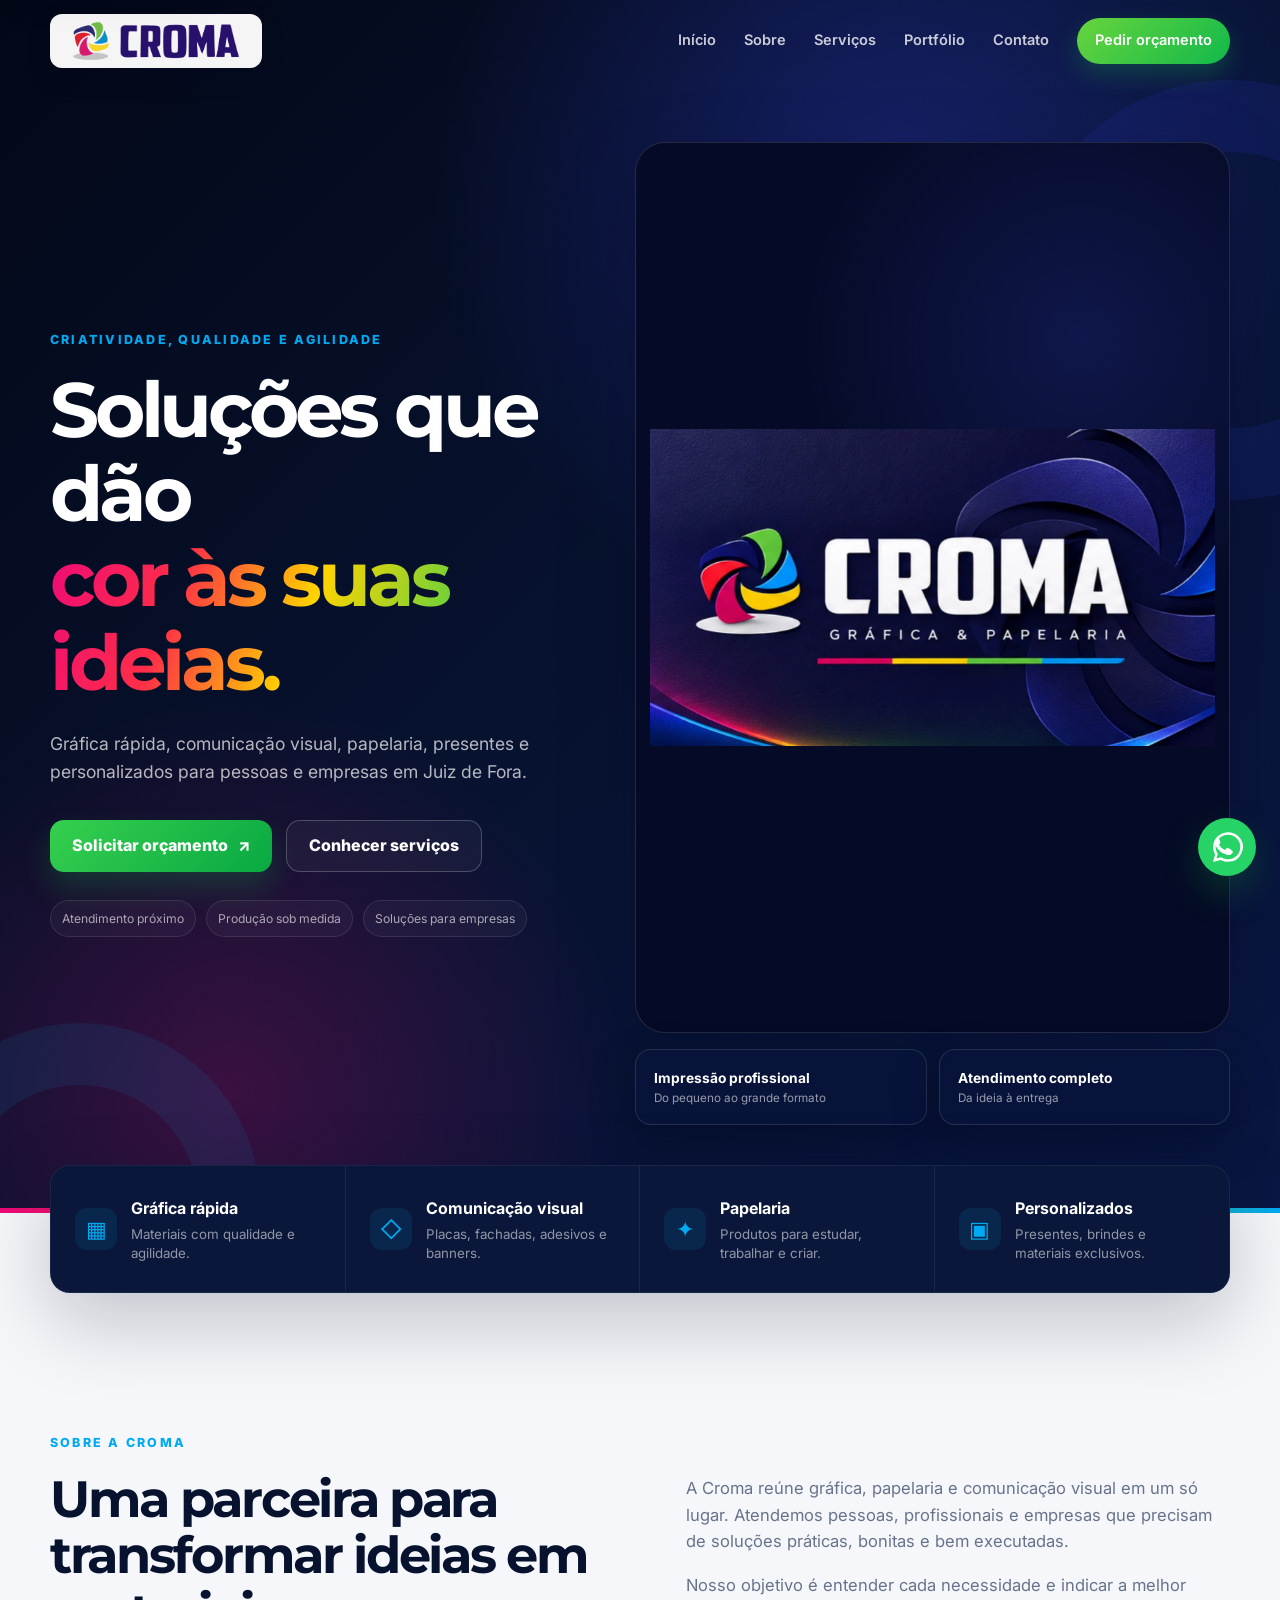
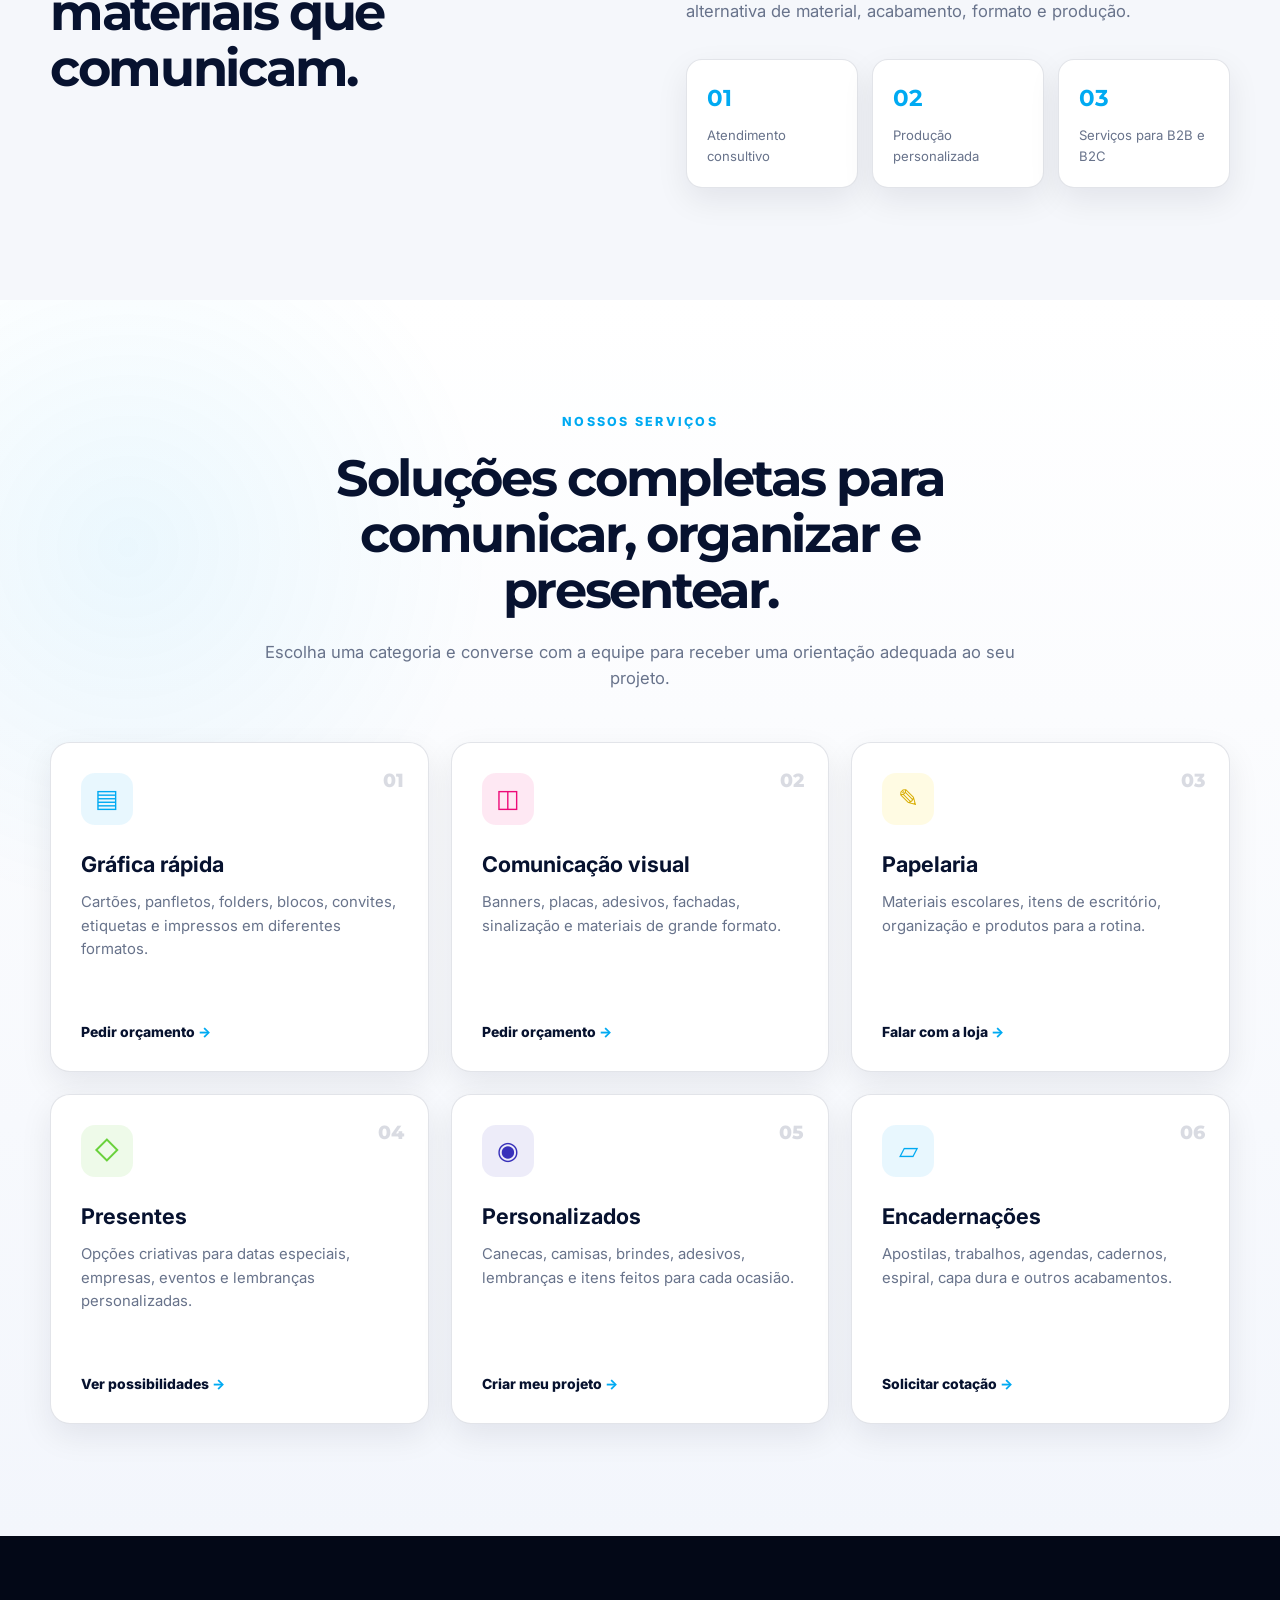
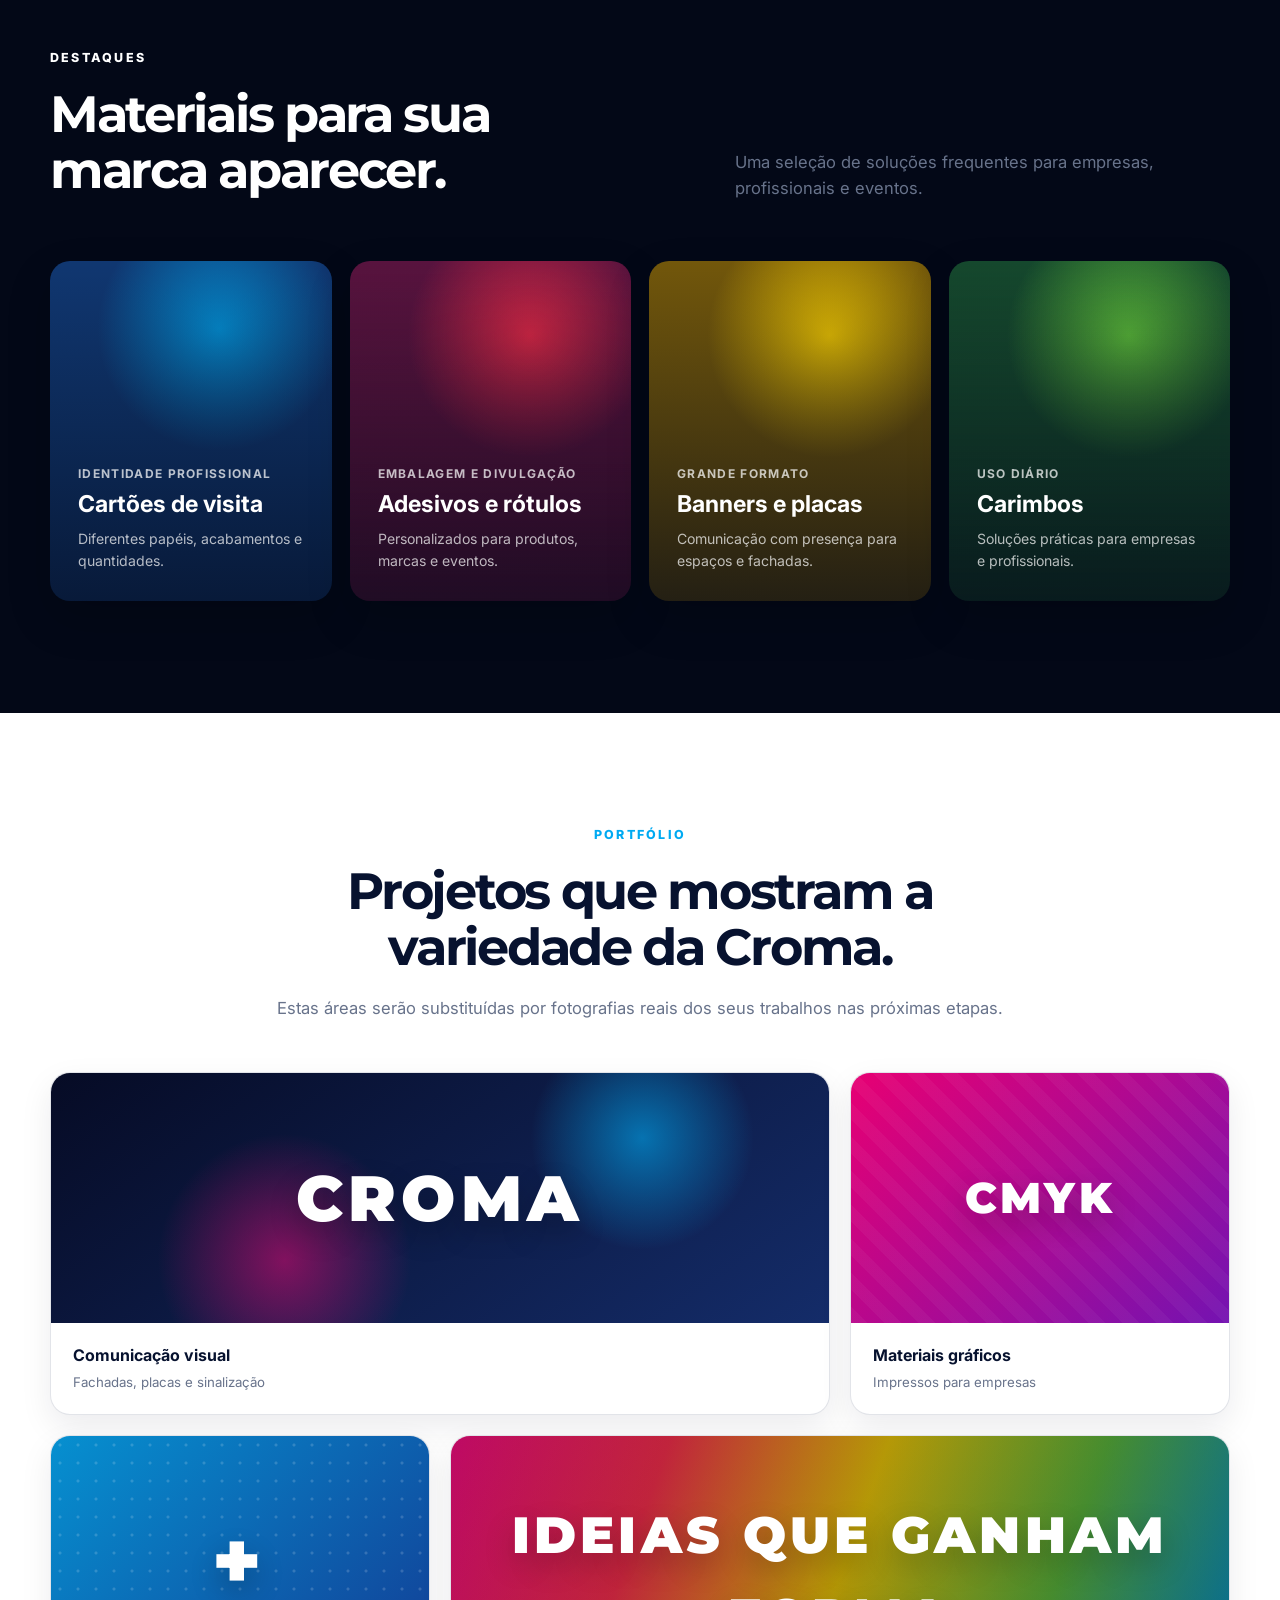
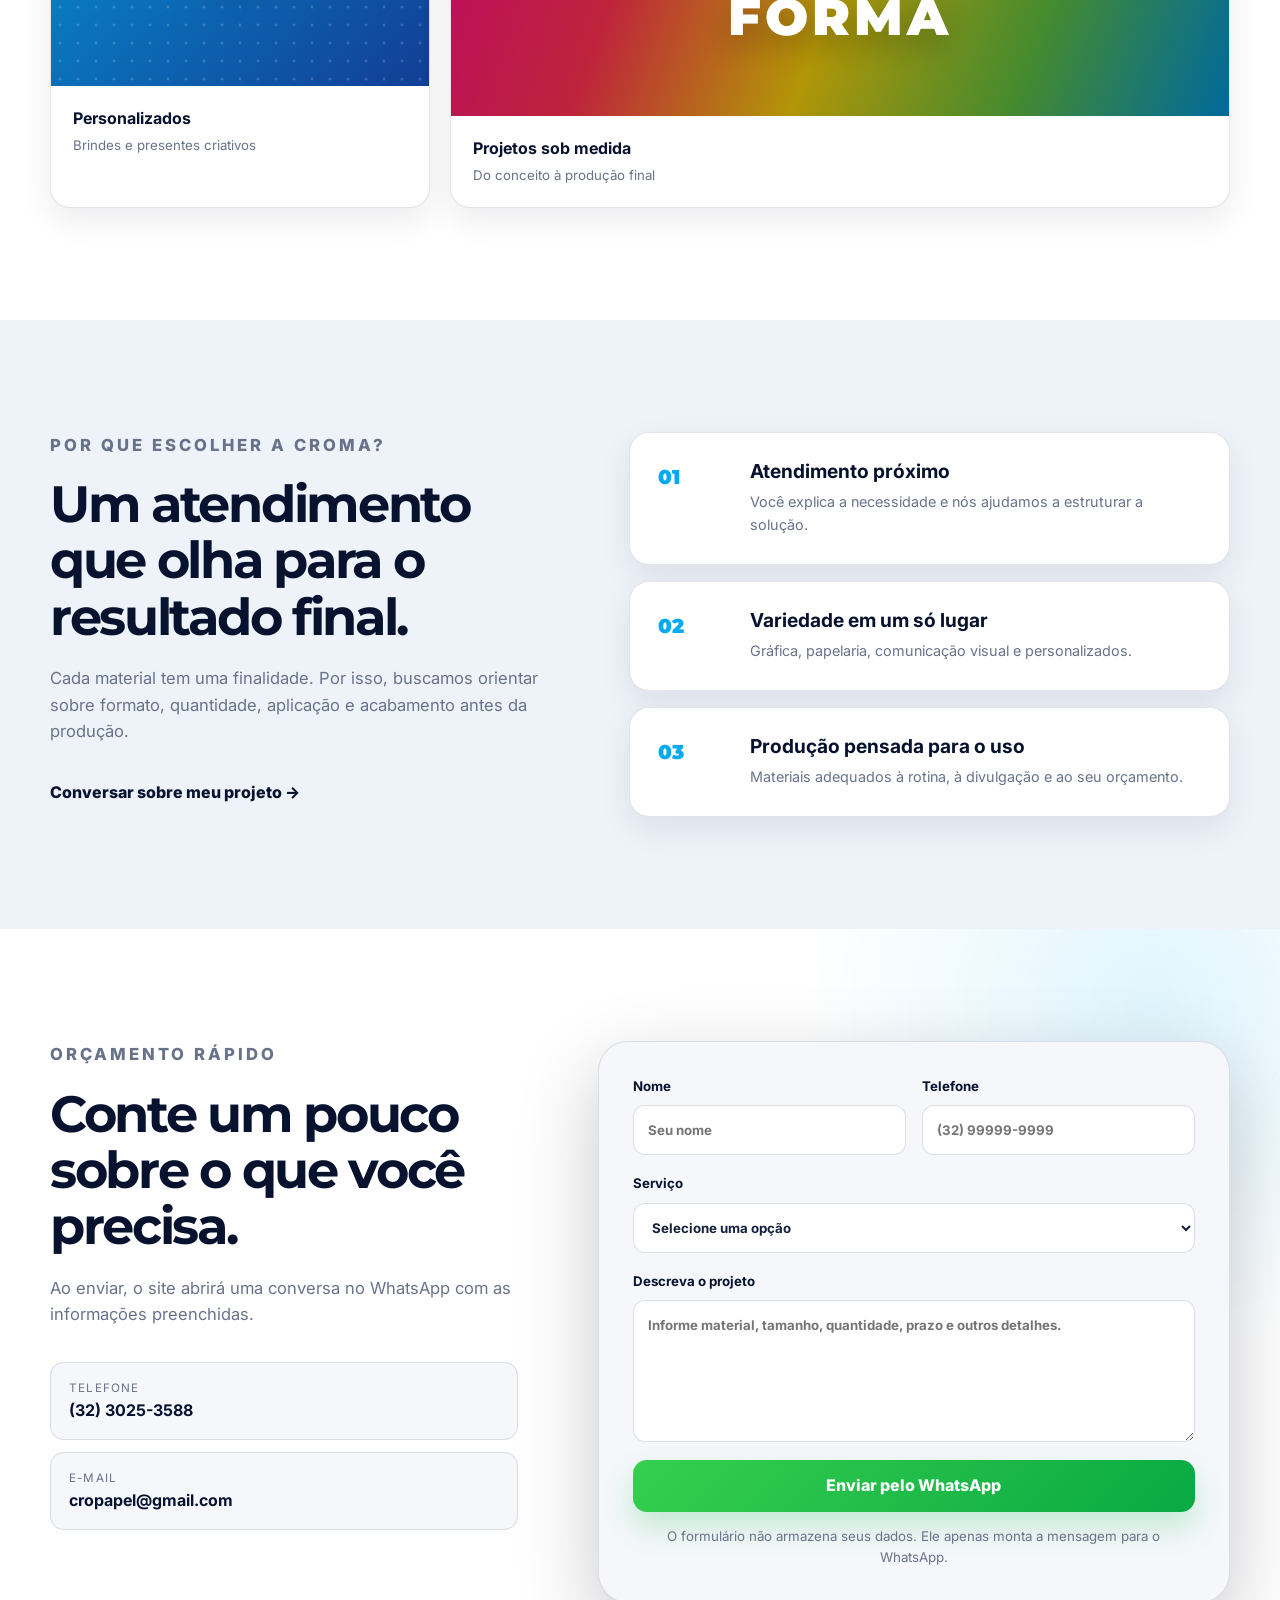
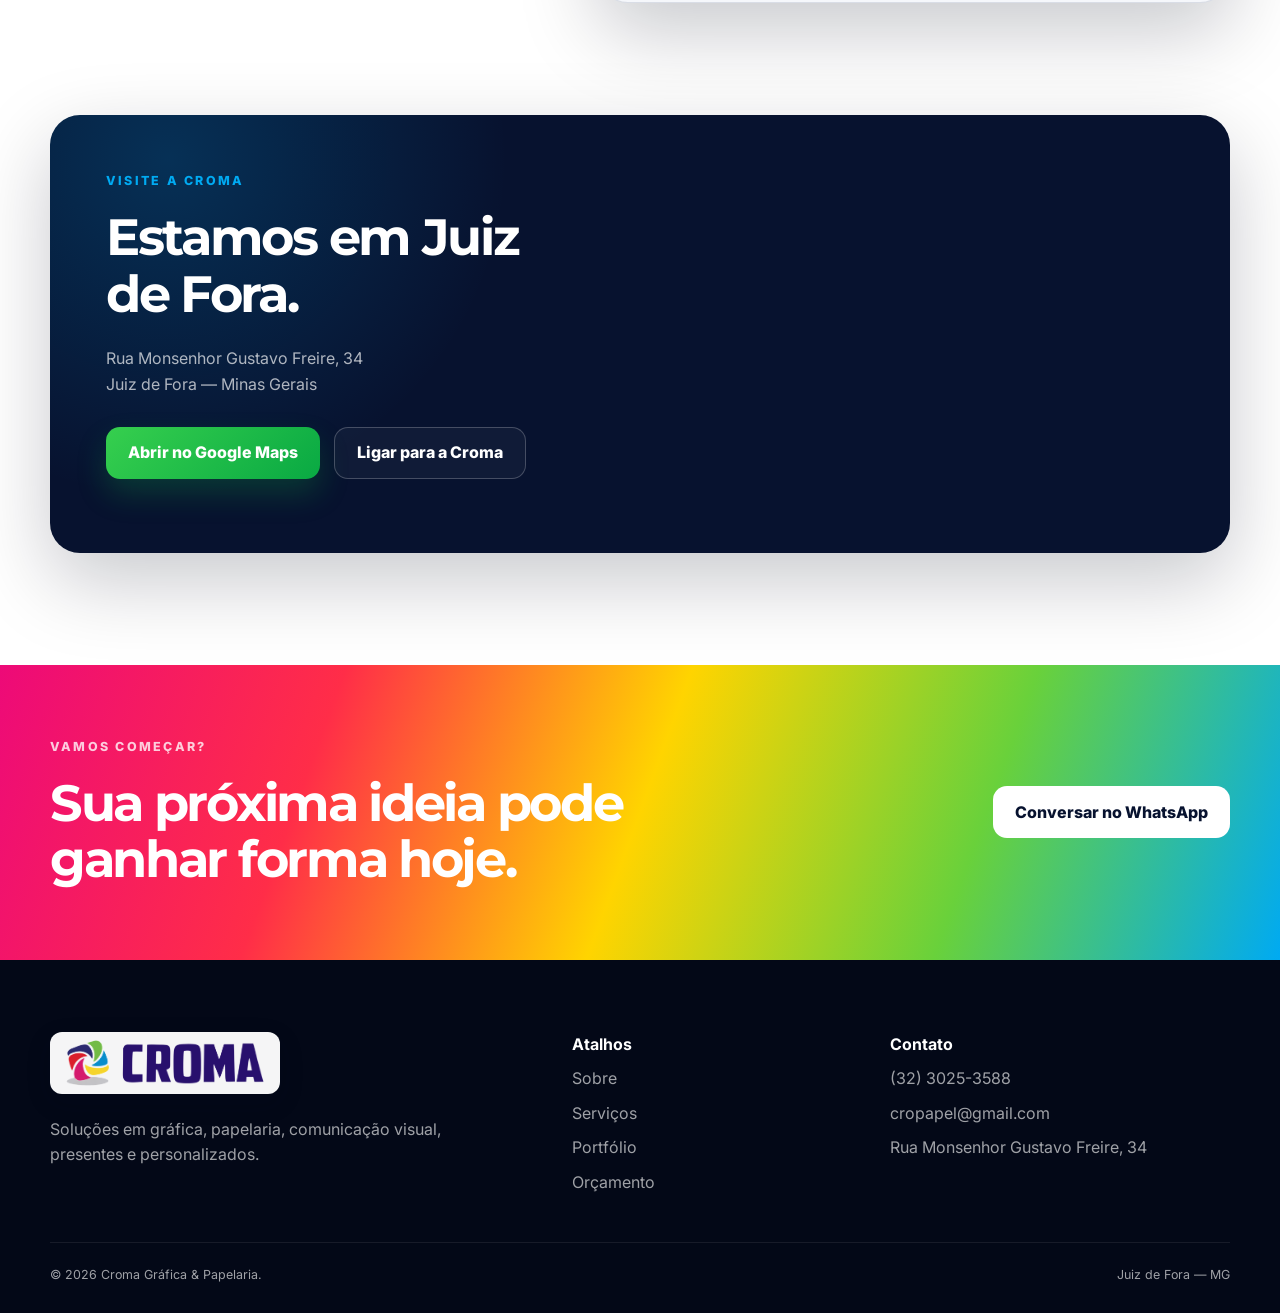
==== commit ace0d271: "Atualiza Home da Croma" ====
--- a/index.html
+++ b/index.html
@@ -10,7 +10,7 @@
   <meta property="og:description" content="Soluções completas em gráfica, papelaria, comunicação visual, presentes e personalizados.">
   <meta property="og:type" content="website">
   <meta property="og:image" content="assets/img/croma-identidade.webp">
-  <link rel="icon" href="assets/img/favicon.svg" type="image/svg+xml">
+  <link rel="icon" href="assets/img/favicon-croma.png" type="image/png">
   <link rel="preconnect" href="https://fonts.googleapis.com">
   <link rel="preconnect" href="https://fonts.gstatic.com" crossorigin>
   <link href="https://fonts.googleapis.com/css2?family=Inter:wght@400;500;600;700;800&family=Montserrat:wght@700;800;900&display=swap" rel="stylesheet">
@@ -37,9 +37,8 @@
 
   <header class="site-header" id="inicio">
     <div class="container header-inner">
-      <a class="brand" href="#inicio" aria-label="Croma, página inicial">
-        <span class="brand-symbol" aria-hidden="true"><span></span><span></span><span></span><span></span><span></span></span>
-        <span class="brand-text"><strong>CROMA</strong><small>GRÁFICA & PAPELARIA</small></span>
+      <a class="brand brand-logo-link" href="#inicio" aria-label="Croma, página inicial">
+        <img class="brand-logo" src="assets/img/logo-croma.png" alt="Croma Gráfica e Papelaria" width="1100" height="320">
       </a>
 
       <button class="menu-toggle" type="button" aria-label="Abrir menu" aria-expanded="false" aria-controls="menu-principal">
@@ -81,8 +80,11 @@
           <div class="hero-image-shell">
             <img src="assets/img/croma-identidade.webp" alt="Identidade visual da Croma Gráfica e Papelaria" width="1536" height="861" fetchpriority="high">
           </div>
-          <div class="floating-card floating-card-one"><strong>Impressão profissional</strong><span>Do pequeno ao grande formato</span></div>
-          <div class="floating-card floating-card-two"><strong>Atendimento completo</strong><span>Da ideia à entrega</span></div>
+
+          <div class="hero-visual-notes" aria-label="Diferenciais da Croma">
+            <div class="floating-card"><strong>Impressão profissional</strong><span>Do pequeno ao grande formato</span></div>
+            <div class="floating-card"><strong>Atendimento completo</strong><span>Da ideia à entrega</span></div>
+          </div>
         </div>
       </div>
     </section>
@@ -235,7 +237,9 @@
   <footer class="site-footer">
     <div class="container footer-grid">
       <div>
-        <a class="brand footer-brand" href="#inicio" aria-label="Croma"><span class="brand-symbol" aria-hidden="true"><span></span><span></span><span></span><span></span><span></span></span><span class="brand-text"><strong>CROMA</strong><small>GRÁFICA & PAPELARIA</small></span></a>
+        <a class="brand footer-brand brand-logo-link" href="#inicio" aria-label="Croma">
+          <img class="brand-logo footer-logo" src="assets/img/logo-croma.png" alt="Croma Gráfica e Papelaria" width="1100" height="320">
+        </a>
         <p>Soluções em gráfica, papelaria, comunicação visual, presentes e personalizados.</p>
       </div>
       <div><strong>Atalhos</strong><a href="#sobre">Sobre</a><a href="#servicos">Serviços</a><a href="#portfolio">Portfólio</a><a href="#orcamento">Orçamento</a></div>
--- a/assets/css/style.css
+++ b/assets/css/style.css
@@ -33,3 +33,100 @@
 @media (max-width:1080px){.main-nav{gap:18px}.hero-grid{gap:42px}.quick-services-grid{grid-template-columns:repeat(2,1fr)}.quick-services article:nth-child(2){border-right:0}.quick-services article:nth-child(-n+2){border-bottom:1px solid rgba(255,255,255,.07)}.services-grid,.products-grid{grid-template-columns:repeat(2,1fr)}}
 @media (max-width:860px){.container{width:min(calc(100% - 28px),var(--container))}.header-inner{min-height:72px}.menu-toggle{display:block}.menu-toggle[aria-expanded=true] span:nth-child(1){transform:translateY(7px) rotate(45deg)}.menu-toggle[aria-expanded=true] span:nth-child(2){opacity:0}.menu-toggle[aria-expanded=true] span:nth-child(3){transform:translateY(-7px) rotate(-45deg)}.main-nav{position:fixed;inset:72px 14px auto;display:none;flex-direction:column;align-items:stretch;gap:0;padding:14px;border:1px solid rgba(255,255,255,.1);border-radius:18px;color:rgba(255,255,255,.8);background:rgba(3,8,23,.96);box-shadow:var(--shadow-lg);backdrop-filter:blur(18px)}.main-nav.is-open{display:flex}.main-nav a{padding:14px}.main-nav .nav-cta{margin-top:8px;text-align:center}.hero{min-height:auto;padding:128px 0 92px}.hero-grid,.about-grid,.why-us-grid,.quote-grid,.contact-card{grid-template-columns:1fr}.hero-grid{gap:64px}.hero h1{font-size:clamp(3rem,13vw,5rem)}.hero-image-shell{transform:none}.floating-card-one{left:14px}.floating-card-two{right:14px}.about-grid,.why-us-grid,.quote-grid{gap:52px}.about-content{padding-top:0}.why-copy{position:static}.portfolio-grid{grid-template-columns:repeat(2,1fr)}.split-heading{grid-template-columns:1fr;gap:14px}.contact-content{padding:42px}.final-cta-inner{align-items:flex-start;flex-direction:column}.footer-grid{grid-template-columns:1fr 1fr;gap:42px}.footer-grid>div:first-child{grid-column:span 2}}
 @media (max-width:620px){.brand-text strong{font-size:1rem}.brand-text small{font-size:.42rem}.hero{padding-top:112px}.hero-actions,.contact-actions{flex-direction:column}.hero-actions .button,.contact-actions .button{width:100%}.hero-badges{display:none}.hero-image-shell img{min-height:260px}.floating-card{position:relative;inset:auto;width:100%;margin-top:12px}.quick-services{margin-top:-28px}.quick-services-grid,.services-grid,.products-grid,.portfolio-grid,.about-highlights,.field-row{grid-template-columns:1fr}.quick-services article{border-right:0;border-bottom:1px solid rgba(255,255,255,.07)}.quick-services article:last-child{border-bottom:0}.section{padding:82px 0}.about{padding-top:104px}.portfolio-large,.portfolio-wide{grid-column:span 1}.why-list article{grid-template-columns:1fr}.quote-form{padding:22px}.contact-content{padding:30px 22px}.map-shell,.map-shell iframe{min-height:320px}.footer-grid,.footer-grid>div:first-child{grid-template-columns:1fr;grid-column:auto}.footer-bottom{flex-direction:column}.whatsapp-float{right:16px;bottom:16px}}
+
+
+/* Atualização da identidade visual */
+.brand-logo-link {
+  flex: 0 0 auto;
+  padding: 5px 10px;
+  border-radius: 12px;
+  background: rgba(255, 255, 255, 0.96);
+  box-shadow: 0 8px 24px rgba(1, 8, 29, 0.16);
+}
+
+.brand-logo {
+  width: clamp(150px, 15vw, 205px);
+  height: 44px;
+  object-fit: contain;
+}
+
+.footer-logo {
+  width: 210px;
+  height: 52px;
+}
+
+.hero-visual {
+  display: grid;
+  gap: 16px;
+}
+
+.hero-image-shell {
+  padding: 14px;
+  transform: none;
+  background:
+    radial-gradient(circle at 75% 22%, rgba(51, 65, 205, 0.22), transparent 34%),
+    #050b26;
+}
+
+.hero-image-shell::after {
+  display: none;
+}
+
+.hero-image-shell img {
+  width: 100%;
+  min-height: 0;
+  aspect-ratio: 16 / 9;
+  object-fit: contain;
+  object-position: center;
+  border-radius: 20px;
+}
+
+.hero-visual-notes {
+  display: grid;
+  grid-template-columns: repeat(2, minmax(0, 1fr));
+  gap: 12px;
+}
+
+.hero-visual-notes .floating-card {
+  position: static;
+  width: auto;
+  min-height: 76px;
+  display: flex;
+  flex-direction: column;
+  justify-content: center;
+}
+
+@media (max-width: 860px) {
+  .brand-logo {
+    width: 170px;
+    height: 40px;
+  }
+
+  .hero-image-shell {
+    padding: 10px;
+  }
+}
+
+@media (max-width: 620px) {
+  .brand-logo-link {
+    padding: 4px 7px;
+  }
+
+  .brand-logo {
+    width: 142px;
+    height: 34px;
+  }
+
+  .hero-visual-notes {
+    grid-template-columns: 1fr;
+  }
+
+  .hero-visual-notes .floating-card {
+    margin-top: 0;
+  }
+
+  .footer-logo {
+    width: 190px;
+    height: 46px;
+  }
+}
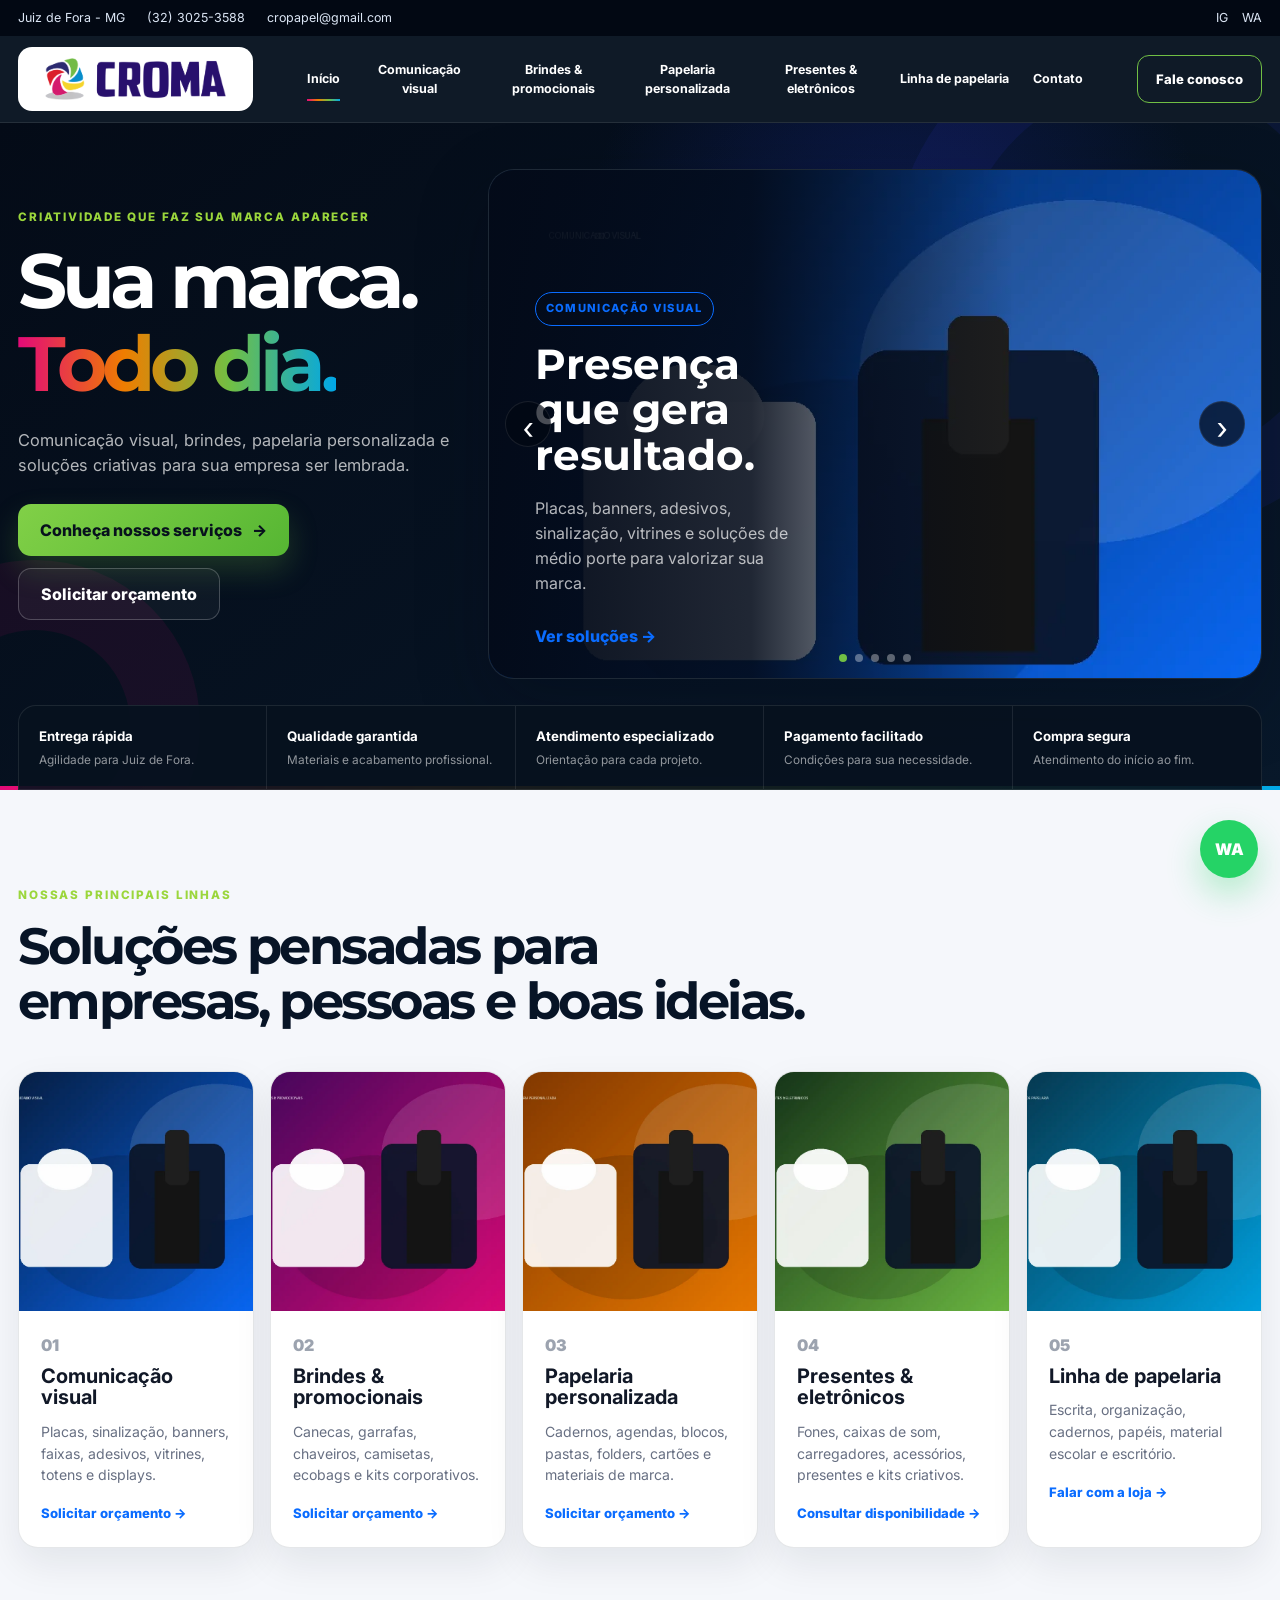
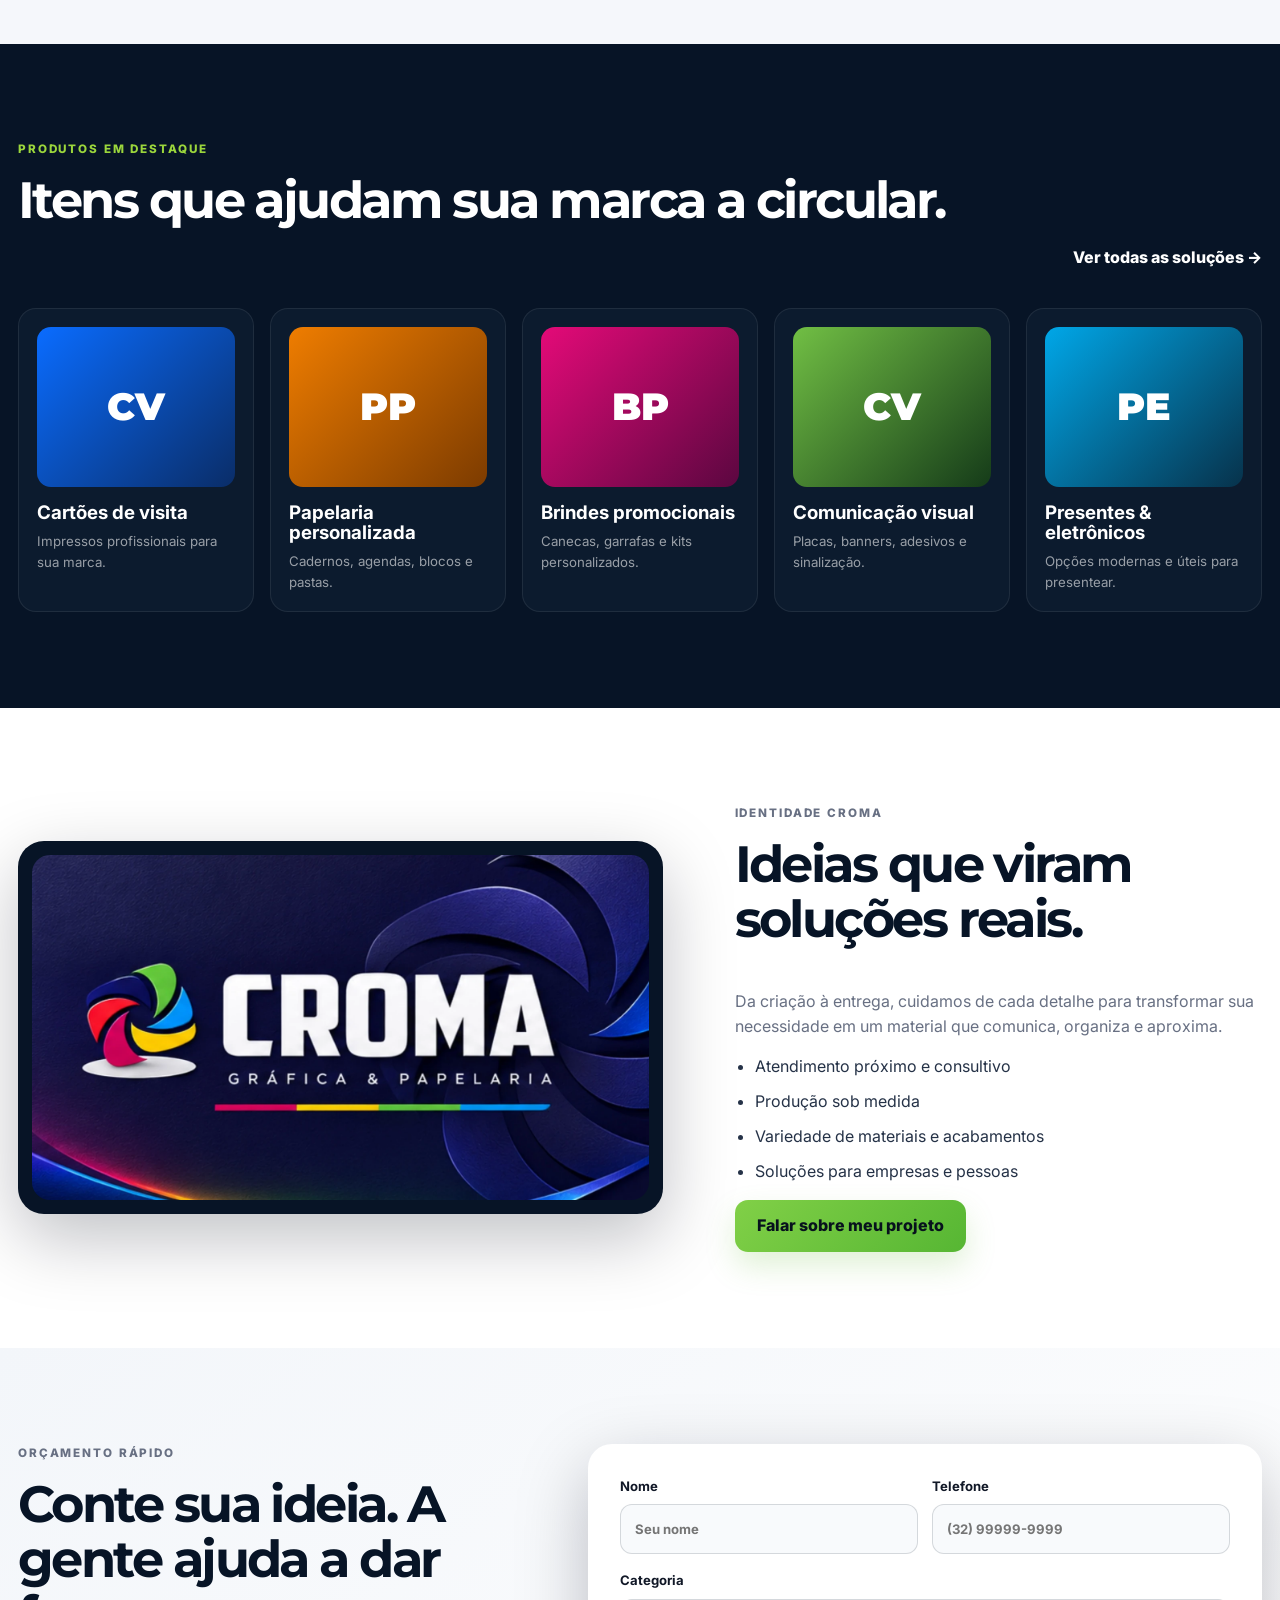
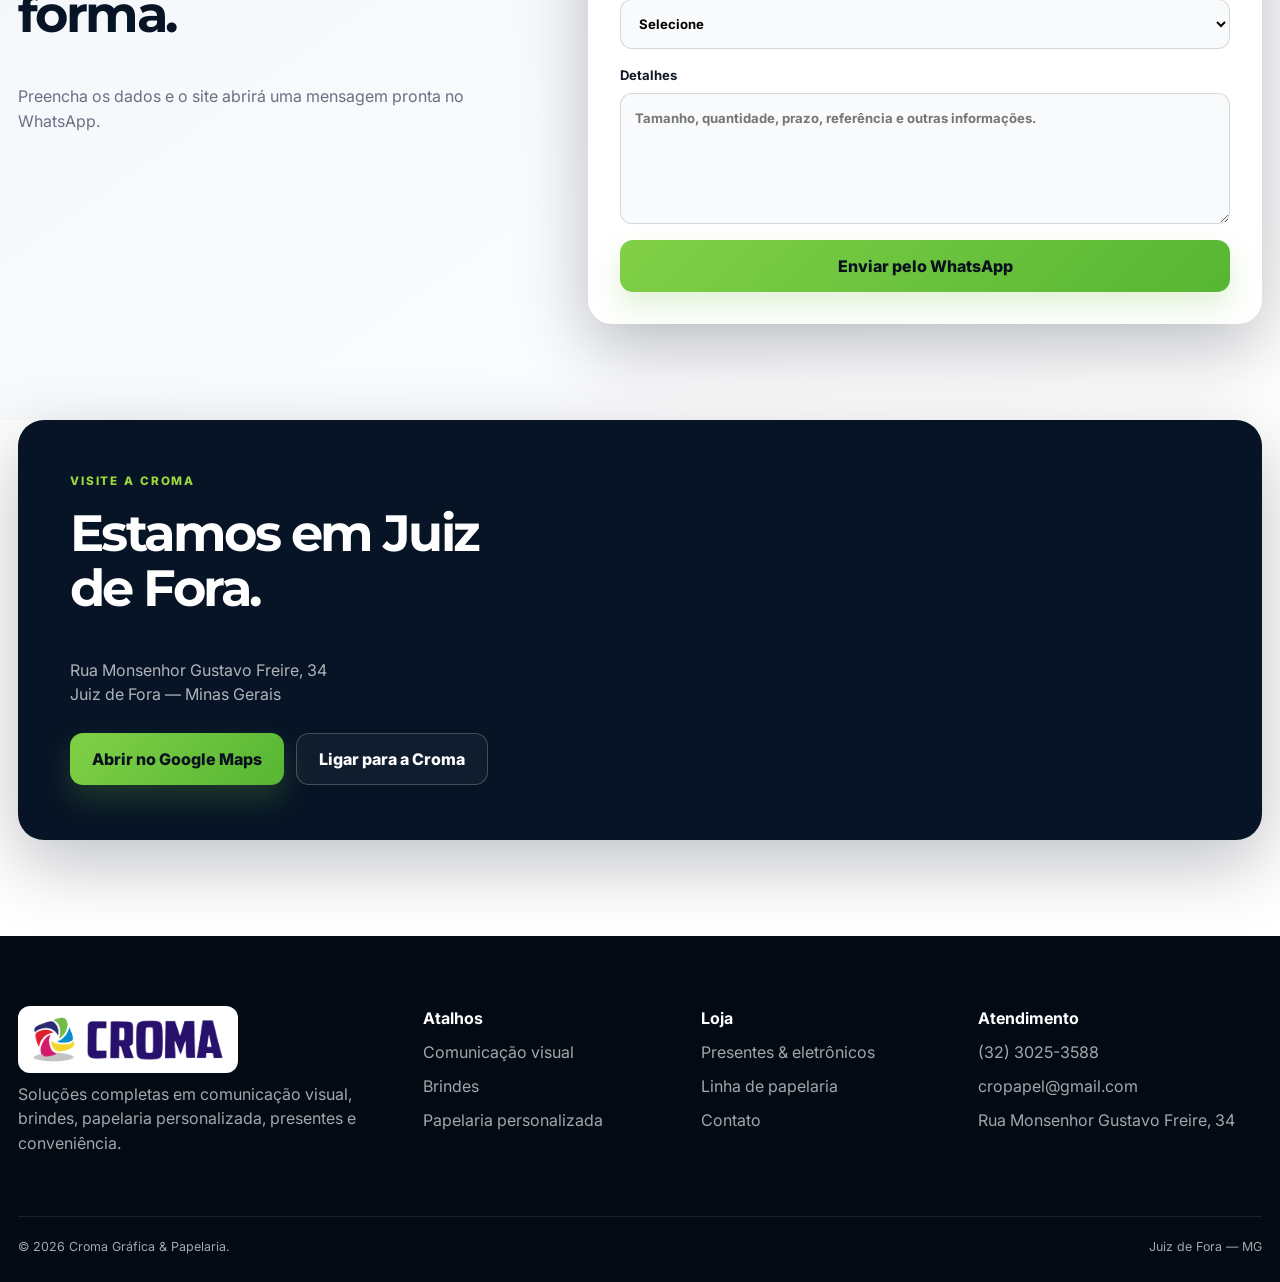
==== commit 299b30ea: "Atualiza site da Croma" ====
--- a/index.html
+++ b/index.html
@@ -1,13 +1,13 @@
-<!DOCTYPE html>
+<!doctype html>
 <html lang="pt-BR">
 <head>
-  <meta charset="UTF-8">
-  <meta name="viewport" content="width=device-width, initial-scale=1">
-  <meta name="theme-color" content="#07122f">
-  <title>Croma Gráfica & Papelaria | Juiz de Fora</title>
-  <meta name="description" content="Gráfica rápida, comunicação visual, papelaria, presentes e personalizados em Juiz de Fora. Solicite seu orçamento pelo WhatsApp.">
+  <meta charset="utf-8">
+  <meta name="viewport" content="width=device-width,initial-scale=1">
+  <meta name="theme-color" content="#06111f">
+  <title>Croma Gráfica & Papelaria | Comunicação visual, brindes e papelaria</title>
+  <meta name="description" content="Comunicação visual, brindes promocionais, papelaria personalizada, presentes, eletrônicos e linha de papelaria em Juiz de Fora.">
   <meta property="og:title" content="Croma Gráfica & Papelaria">
-  <meta property="og:description" content="Soluções completas em gráfica, papelaria, comunicação visual, presentes e personalizados.">
+  <meta property="og:description" content="Soluções criativas que conectam, divulgam e fortalecem sua marca.">
   <meta property="og:type" content="website">
   <meta property="og:image" content="assets/img/croma-identidade.webp">
   <link rel="icon" href="assets/img/favicon-croma.png" type="image/png">
@@ -15,169 +15,227 @@
   <link rel="preconnect" href="https://fonts.gstatic.com" crossorigin>
   <link href="https://fonts.googleapis.com/css2?family=Inter:wght@400;500;600;700;800&family=Montserrat:wght@700;800;900&display=swap" rel="stylesheet">
   <link rel="stylesheet" href="assets/css/style.css">
-  <script type="application/ld+json">
-  {
-    "@context": "https://schema.org",
-    "@type": "LocalBusiness",
-    "name": "Croma Gráfica & Papelaria",
-    "email": "cropapel@gmail.com",
-    "telephone": "+55 32 3025-3588",
-    "address": {
-      "@type": "PostalAddress",
-      "streetAddress": "Rua Monsenhor Gustavo Freire, 34",
-      "addressLocality": "Juiz de Fora",
-      "addressRegion": "MG",
-      "addressCountry": "BR"
-    }
-  }
-  </script>
 </head>
 <body>
   <a class="skip-link" href="#conteudo">Pular para o conteúdo</a>
 
-  <header class="site-header" id="inicio">
+  <div class="topbar">
+    <div class="container topbar-inner">
+      <span>Juiz de Fora - MG</span>
+      <a href="tel:+553230253588">(32) 3025-3588</a>
+      <a href="mailto:cropapel@gmail.com">cropapel@gmail.com</a>
+      <div class="topbar-social">
+        <a href="#" aria-label="Instagram">IG</a>
+        <a href="https://wa.me/553230253588" target="_blank" rel="noopener" aria-label="WhatsApp">WA</a>
+      </div>
+    </div>
+  </div>
+
+  <header class="site-header">
     <div class="container header-inner">
-      <a class="brand brand-logo-link" href="#inicio" aria-label="Croma, página inicial">
-        <img class="brand-logo" src="assets/img/logo-croma.png" alt="Croma Gráfica e Papelaria" width="1100" height="320">
+      <a href="#inicio" class="brand" aria-label="Croma - início">
+        <img src="assets/img/logo-croma.png" alt="Croma Gráfica e Papelaria">
       </a>
 
-      <button class="menu-toggle" type="button" aria-label="Abrir menu" aria-expanded="false" aria-controls="menu-principal">
+      <button class="menu-toggle" aria-label="Abrir menu" aria-expanded="false">
         <span></span><span></span><span></span>
       </button>
 
-      <nav class="main-nav" id="menu-principal" aria-label="Navegação principal">
-        <a href="#inicio">Início</a>
-        <a href="#sobre">Sobre</a>
-        <a href="#servicos">Serviços</a>
-        <a href="#portfolio">Portfólio</a>
+      <nav class="main-nav" aria-label="Navegação principal">
+        <a class="active" href="#inicio">Início</a>
+        <a href="#comunicacao">Comunicação visual</a>
+        <a href="#brindes">Brindes & promocionais</a>
+        <a href="#papelaria-personalizada">Papelaria personalizada</a>
+        <a href="#presentes">Presentes & eletrônicos</a>
+        <a href="#papelaria">Linha de papelaria</a>
         <a href="#contato">Contato</a>
-        <a class="nav-cta" href="#orcamento">Pedir orçamento</a>
       </nav>
+
+      <a class="header-cta" href="https://wa.me/553230253588?text=Olá,%20gostaria%20de%20solicitar%20um%20orçamento." target="_blank" rel="noopener">
+        Fale conosco
+      </a>
     </div>
   </header>
 
   <main id="conteudo">
-    <section class="hero">
-      <div class="hero-glow hero-glow-one"></div>
-      <div class="hero-glow hero-glow-two"></div>
+    <section class="hero" id="inicio">
+      <div class="hero-orbit hero-orbit-one"></div>
+      <div class="hero-orbit hero-orbit-two"></div>
+
       <div class="container hero-grid">
         <div class="hero-copy reveal">
-          <p class="eyebrow">Criatividade, qualidade e agilidade</p>
-          <h1>Soluções que dão <span class="gradient-text">cor às suas ideias.</span></h1>
-          <p class="hero-description">Gráfica rápida, comunicação visual, papelaria, presentes e personalizados para pessoas e empresas em Juiz de Fora.</p>
+          <p class="eyebrow">CRIATIVIDADE QUE FAZ SUA MARCA APARECER</p>
+          <h1>Sua marca.<br><span>Todo dia.</span></h1>
+          <p>Comunicação visual, brindes, papelaria personalizada e soluções criativas para sua empresa ser lembrada.</p>
           <div class="hero-actions">
-            <a class="button button-primary" href="https://wa.me/553230253588?text=Ol%C3%A1%2C%20gostaria%20de%20solicitar%20um%20or%C3%A7amento." target="_blank" rel="noopener noreferrer">Solicitar orçamento <span aria-hidden="true">↗</span></a>
-            <a class="button button-ghost" href="#servicos">Conhecer serviços</a>
+            <a class="button button-primary" href="#solucoes">Conheça nossos serviços <span>→</span></a>
+            <a class="button button-secondary" href="https://wa.me/553230253588?text=Olá,%20gostaria%20de%20solicitar%20um%20orçamento." target="_blank" rel="noopener">Solicitar orçamento</a>
           </div>
-          <div class="hero-badges" aria-label="Diferenciais">
-            <span>Atendimento próximo</span>
-            <span>Produção sob medida</span>
-            <span>Soluções para empresas</span>
+        </div>
+
+        <div class="hero-carousel reveal" data-carousel>
+          <article class="hero-slide is-active" style="--slide-accent:#0a6cff">
+            <div class="slide-copy">
+              <span>Comunicação visual</span>
+              <h2>Presença que gera resultado.</h2>
+              <p>Placas, banners, adesivos, sinalização, vitrines e soluções de médio porte para valorizar sua marca.</p>
+              <a href="#comunicacao">Ver soluções →</a>
+            </div>
+            <img src="assets/img/categoria-comunicacao.webp" alt="Soluções de comunicação visual">
+          </article>
+
+          <article class="hero-slide" style="--slide-accent:#e40a78">
+            <div class="slide-copy">
+              <span>Brindes & promocionais</span>
+              <h2>Produtos que aproximam marcas e pessoas.</h2>
+              <p>Canecas, garrafas, chaveiros, ecobags e kits personalizados.</p>
+              <a href="#brindes">Ver soluções →</a>
+            </div>
+            <img src="assets/img/categoria-brindes.webp" alt="Brindes promocionais">
+          </article>
+
+          <article class="hero-slide" style="--slide-accent:#ef7d00">
+            <div class="slide-copy">
+              <span>Papelaria personalizada</span>
+              <h2>Identidade em cada detalhe.</h2>
+              <p>Agendas, cadernos, blocos, pastas e materiais exclusivos para sua marca.</p>
+              <a href="#papelaria-personalizada">Ver soluções →</a>
+            </div>
+            <img src="assets/img/categoria-papelaria-personalizada.webp" alt="Papelaria personalizada">
+          </article>
+
+          <article class="hero-slide" style="--slide-accent:#71bf44">
+            <div class="slide-copy">
+              <span>Presentes & eletrônicos</span>
+              <h2>Opções modernas para todas as ocasiões.</h2>
+              <p>Presentes criativos, acessórios e eletrônicos úteis para o dia a dia.</p>
+              <a href="#presentes">Ver produtos →</a>
+            </div>
+            <img src="assets/img/categoria-presentes-eletronicos.webp" alt="Presentes e eletrônicos">
+          </article>
+
+          <article class="hero-slide" style="--slide-accent:#00a7e8">
+            <div class="slide-copy">
+              <span>Linha de papelaria</span>
+              <h2>Praticidade para estudar, trabalhar e criar.</h2>
+              <p>Materiais escolares, escritório, organização e conveniência.</p>
+              <a href="#papelaria">Ver produtos →</a>
+            </div>
+            <img src="assets/img/categoria-papelaria.webp" alt="Linha de papelaria">
+          </article>
+
+          <button class="carousel-control prev" aria-label="Slide anterior">‹</button>
+          <button class="carousel-control next" aria-label="Próximo slide">›</button>
+          <div class="carousel-dots" aria-label="Navegação do carrossel"></div>
+        </div>
+      </div>
+
+      <div class="container trust-grid">
+        <article><strong>Entrega rápida</strong><span>Agilidade para Juiz de Fora.</span></article>
+        <article><strong>Qualidade garantida</strong><span>Materiais e acabamento profissional.</span></article>
+        <article><strong>Atendimento especializado</strong><span>Orientação para cada projeto.</span></article>
+        <article><strong>Pagamento facilitado</strong><span>Condições para sua necessidade.</span></article>
+        <article><strong>Compra segura</strong><span>Atendimento do início ao fim.</span></article>
+      </div>
+    </section>
+
+    <section class="section solutions" id="solucoes">
+      <div class="container">
+        <div class="section-heading reveal">
+          <p class="eyebrow">NOSSAS PRINCIPAIS LINHAS</p>
+          <h2>Soluções pensadas para empresas, pessoas e boas ideias.</h2>
+        </div>
+
+        <div class="solution-grid">
+          <article class="solution-card reveal" id="comunicacao">
+            <img src="assets/img/categoria-comunicacao.webp" alt="">
+            <div class="solution-content">
+              <span>01</span>
+              <h3>Comunicação visual</h3>
+              <p>Placas, sinalização, banners, faixas, adesivos, vitrines, totens e displays.</p>
+              <a href="#orcamento">Solicitar orçamento →</a>
+            </div>
+          </article>
+
+          <article class="solution-card reveal" id="brindes">
+            <img src="assets/img/categoria-brindes.webp" alt="">
+            <div class="solution-content">
+              <span>02</span>
+              <h3>Brindes & promocionais</h3>
+              <p>Canecas, garrafas, chaveiros, camisetas, ecobags e kits corporativos.</p>
+              <a href="#orcamento">Solicitar orçamento →</a>
+            </div>
+          </article>
+
+          <article class="solution-card reveal" id="papelaria-personalizada">
+            <img src="assets/img/categoria-papelaria-personalizada.webp" alt="">
+            <div class="solution-content">
+              <span>03</span>
+              <h3>Papelaria personalizada</h3>
+              <p>Cadernos, agendas, blocos, pastas, folders, cartões e materiais de marca.</p>
+              <a href="#orcamento">Solicitar orçamento →</a>
+            </div>
+          </article>
+
+          <article class="solution-card reveal" id="presentes">
+            <img src="assets/img/categoria-presentes-eletronicos.webp" alt="">
+            <div class="solution-content">
+              <span>04</span>
+              <h3>Presentes & eletrônicos</h3>
+              <p>Fones, caixas de som, carregadores, acessórios, presentes e kits criativos.</p>
+              <a href="#contato">Consultar disponibilidade →</a>
+            </div>
+          </article>
+
+          <article class="solution-card reveal" id="papelaria">
+            <img src="assets/img/categoria-papelaria.webp" alt="">
+            <div class="solution-content">
+              <span>05</span>
+              <h3>Linha de papelaria</h3>
+              <p>Escrita, organização, cadernos, papéis, material escolar e escritório.</p>
+              <a href="#contato">Falar com a loja →</a>
+            </div>
+          </article>
+        </div>
+      </div>
+    </section>
+
+    <section class="section showcase">
+      <div class="container">
+        <div class="section-heading heading-row reveal">
+          <div>
+            <p class="eyebrow">PRODUTOS EM DESTAQUE</p>
+            <h2>Itens que ajudam sua marca a circular.</h2>
           </div>
-        </div>
-
-        <div class="hero-visual reveal">
-          <div class="hero-image-shell">
-            <img src="assets/img/croma-identidade.webp" alt="Identidade visual da Croma Gráfica e Papelaria" width="1536" height="861" fetchpriority="high">
-          </div>
-
-          <div class="hero-visual-notes" aria-label="Diferenciais da Croma">
-            <div class="floating-card"><strong>Impressão profissional</strong><span>Do pequeno ao grande formato</span></div>
-            <div class="floating-card"><strong>Atendimento completo</strong><span>Da ideia à entrega</span></div>
-          </div>
-        </div>
-      </div>
-    </section>
-
-    <section class="quick-services" aria-label="Principais áreas de atuação">
-      <div class="container quick-services-grid">
-        <article><span class="quick-icon">▦</span><div><strong>Gráfica rápida</strong><small>Materiais com qualidade e agilidade.</small></div></article>
-        <article><span class="quick-icon">◇</span><div><strong>Comunicação visual</strong><small>Placas, fachadas, adesivos e banners.</small></div></article>
-        <article><span class="quick-icon">✦</span><div><strong>Papelaria</strong><small>Produtos para estudar, trabalhar e criar.</small></div></article>
-        <article><span class="quick-icon">▣</span><div><strong>Personalizados</strong><small>Presentes, brindes e materiais exclusivos.</small></div></article>
-      </div>
-    </section>
-
-    <section class="section about" id="sobre">
-      <div class="container about-grid">
-        <div class="section-heading reveal">
-          <p class="eyebrow">Sobre a Croma</p>
-          <h2>Uma parceira para transformar ideias em materiais que comunicam.</h2>
-        </div>
-        <div class="about-content reveal">
-          <p>A Croma reúne gráfica, papelaria e comunicação visual em um só lugar. Atendemos pessoas, profissionais e empresas que precisam de soluções práticas, bonitas e bem executadas.</p>
-          <p>Nosso objetivo é entender cada necessidade e indicar a melhor alternativa de material, acabamento, formato e produção.</p>
-          <div class="about-highlights">
-            <div><strong>01</strong><span>Atendimento consultivo</span></div>
-            <div><strong>02</strong><span>Produção personalizada</span></div>
-            <div><strong>03</strong><span>Serviços para B2B e B2C</span></div>
-          </div>
-        </div>
-      </div>
-    </section>
-
-    <section class="section services" id="servicos">
-      <div class="container">
-        <div class="section-heading centered reveal">
-          <p class="eyebrow">Nossos serviços</p>
-          <h2>Soluções completas para comunicar, organizar e presentear.</h2>
-          <p>Escolha uma categoria e converse com a equipe para receber uma orientação adequada ao seu projeto.</p>
-        </div>
-
-        <div class="services-grid">
-          <article class="service-card reveal"><span class="service-number">01</span><div class="service-icon">▤</div><h3>Gráfica rápida</h3><p>Cartões, panfletos, folders, blocos, convites, etiquetas e impressos em diferentes formatos.</p><a href="#orcamento">Pedir orçamento <span>→</span></a></article>
-          <article class="service-card reveal"><span class="service-number">02</span><div class="service-icon">◫</div><h3>Comunicação visual</h3><p>Banners, placas, adesivos, fachadas, sinalização e materiais de grande formato.</p><a href="#orcamento">Pedir orçamento <span>→</span></a></article>
-          <article class="service-card reveal"><span class="service-number">03</span><div class="service-icon">✎</div><h3>Papelaria</h3><p>Materiais escolares, itens de escritório, organização e produtos para a rotina.</p><a href="#contato">Falar com a loja <span>→</span></a></article>
-          <article class="service-card reveal"><span class="service-number">04</span><div class="service-icon">◇</div><h3>Presentes</h3><p>Opções criativas para datas especiais, empresas, eventos e lembranças personalizadas.</p><a href="#contato">Ver possibilidades <span>→</span></a></article>
-          <article class="service-card reveal"><span class="service-number">05</span><div class="service-icon">◉</div><h3>Personalizados</h3><p>Canecas, camisas, brindes, adesivos, lembranças e itens feitos para cada ocasião.</p><a href="#orcamento">Criar meu projeto <span>→</span></a></article>
-          <article class="service-card reveal"><span class="service-number">06</span><div class="service-icon">▱</div><h3>Encadernações</h3><p>Apostilas, trabalhos, agendas, cadernos, espiral, capa dura e outros acabamentos.</p><a href="#orcamento">Solicitar cotação <span>→</span></a></article>
-        </div>
-      </div>
-    </section>
-
-    <section class="section featured-products">
-      <div class="container">
-        <div class="section-heading split-heading reveal">
-          <div><p class="eyebrow">Destaques</p><h2>Materiais para sua marca aparecer.</h2></div>
-          <p>Uma seleção de soluções frequentes para empresas, profissionais e eventos.</p>
-        </div>
-        <div class="products-grid">
-          <article class="product-card product-blue reveal"><span>Identidade profissional</span><h3>Cartões de visita</h3><p>Diferentes papéis, acabamentos e quantidades.</p></article>
-          <article class="product-card product-pink reveal"><span>Embalagem e divulgação</span><h3>Adesivos e rótulos</h3><p>Personalizados para produtos, marcas e eventos.</p></article>
-          <article class="product-card product-yellow reveal"><span>Grande formato</span><h3>Banners e placas</h3><p>Comunicação com presença para espaços e fachadas.</p></article>
-          <article class="product-card product-green reveal"><span>Uso diário</span><h3>Carimbos</h3><p>Soluções práticas para empresas e profissionais.</p></article>
-        </div>
-      </div>
-    </section>
-
-    <section class="section portfolio" id="portfolio">
-      <div class="container">
-        <div class="section-heading centered reveal">
-          <p class="eyebrow">Portfólio</p>
-          <h2>Projetos que mostram a variedade da Croma.</h2>
-          <p>Estas áreas serão substituídas por fotografias reais dos seus trabalhos nas próximas etapas.</p>
-        </div>
-        <div class="portfolio-grid">
-          <article class="portfolio-card portfolio-large reveal"><div class="portfolio-art portfolio-art-one"><span>CROMA</span></div><div class="portfolio-info"><strong>Comunicação visual</strong><span>Fachadas, placas e sinalização</span></div></article>
-          <article class="portfolio-card reveal"><div class="portfolio-art portfolio-art-two"><span>CMYK</span></div><div class="portfolio-info"><strong>Materiais gráficos</strong><span>Impressos para empresas</span></div></article>
-          <article class="portfolio-card reveal"><div class="portfolio-art portfolio-art-three"><span>+</span></div><div class="portfolio-info"><strong>Personalizados</strong><span>Brindes e presentes criativos</span></div></article>
-          <article class="portfolio-card portfolio-wide reveal"><div class="portfolio-art portfolio-art-four"><span>IDEIAS QUE GANHAM FORMA</span></div><div class="portfolio-info"><strong>Projetos sob medida</strong><span>Do conceito à produção final</span></div></article>
-        </div>
-      </div>
-    </section>
-
-    <section class="section why-us">
-      <div class="container why-us-grid">
-        <div class="why-copy reveal">
-          <p class="eyebrow">Por que escolher a Croma?</p>
-          <h2>Um atendimento que olha para o resultado final.</h2>
-          <p>Cada material tem uma finalidade. Por isso, buscamos orientar sobre formato, quantidade, aplicação e acabamento antes da produção.</p>
-          <a class="text-link" href="#orcamento">Conversar sobre meu projeto →</a>
-        </div>
-        <div class="why-list">
-          <article class="reveal"><span>01</span><div><h3>Atendimento próximo</h3><p>Você explica a necessidade e nós ajudamos a estruturar a solução.</p></div></article>
-          <article class="reveal"><span>02</span><div><h3>Variedade em um só lugar</h3><p>Gráfica, papelaria, comunicação visual e personalizados.</p></div></article>
-          <article class="reveal"><span>03</span><div><h3>Produção pensada para o uso</h3><p>Materiais adequados à rotina, à divulgação e ao seu orçamento.</p></div></article>
+          <a href="#orcamento">Ver todas as soluções →</a>
+        </div>
+
+        <div class="product-grid">
+          <article class="product-card reveal"><div class="product-art blue">CV</div><h3>Cartões de visita</h3><p>Impressos profissionais para sua marca.</p></article>
+          <article class="product-card reveal"><div class="product-art orange">PP</div><h3>Papelaria personalizada</h3><p>Cadernos, agendas, blocos e pastas.</p></article>
+          <article class="product-card reveal"><div class="product-art pink">BP</div><h3>Brindes promocionais</h3><p>Canecas, garrafas e kits personalizados.</p></article>
+          <article class="product-card reveal"><div class="product-art green">CV</div><h3>Comunicação visual</h3><p>Placas, banners, adesivos e sinalização.</p></article>
+          <article class="product-card reveal"><div class="product-art cyan">PE</div><h3>Presentes & eletrônicos</h3><p>Opções modernas e úteis para presentear.</p></article>
+        </div>
+      </div>
+    </section>
+
+    <section class="section identity-block">
+      <div class="container identity-grid">
+        <div class="identity-image reveal">
+          <img src="assets/img/croma-identidade.webp" alt="Identidade visual da Croma Gráfica e Papelaria">
+        </div>
+        <div class="identity-copy reveal">
+          <p class="eyebrow">IDENTIDADE CROMA</p>
+          <h2>Ideias que viram soluções reais.</h2>
+          <p>Da criação à entrega, cuidamos de cada detalhe para transformar sua necessidade em um material que comunica, organiza e aproxima.</p>
+          <ul>
+            <li>Atendimento próximo e consultivo</li>
+            <li>Produção sob medida</li>
+            <li>Variedade de materiais e acabamentos</li>
+            <li>Soluções para empresas e pessoas</li>
+          </ul>
+          <a class="button button-primary" href="#orcamento">Falar sobre meu projeto</a>
         </div>
       </div>
     </section>
@@ -185,72 +243,66 @@
     <section class="section quote-section" id="orcamento">
       <div class="container quote-grid">
         <div class="quote-copy reveal">
-          <p class="eyebrow">Orçamento rápido</p>
-          <h2>Conte um pouco sobre o que você precisa.</h2>
-          <p>Ao enviar, o site abrirá uma conversa no WhatsApp com as informações preenchidas.</p>
-          <div class="contact-mini-list">
-            <a href="tel:+553230253588"><span>Telefone</span><strong>(32) 3025-3588</strong></a>
-            <a href="mailto:cropapel@gmail.com"><span>E-mail</span><strong>cropapel@gmail.com</strong></a>
-          </div>
+          <p class="eyebrow">ORÇAMENTO RÁPIDO</p>
+          <h2>Conte sua ideia. A gente ajuda a dar forma.</h2>
+          <p>Preencha os dados e o site abrirá uma mensagem pronta no WhatsApp.</p>
         </div>
 
         <form class="quote-form reveal" id="quote-form">
           <div class="field-row">
-            <label>Nome<input type="text" id="nome" name="nome" autocomplete="name" placeholder="Seu nome" required></label>
-            <label>Telefone<input type="tel" id="telefone" name="telefone" autocomplete="tel" placeholder="(32) 99999-9999"></label>
+            <label>Nome<input id="nome" name="nome" required placeholder="Seu nome"></label>
+            <label>Telefone<input id="telefone" name="telefone" placeholder="(32) 99999-9999"></label>
           </div>
-          <label>Serviço<select id="servico" name="servico" required><option value="">Selecione uma opção</option><option>Gráfica rápida</option><option>Comunicação visual</option><option>Papelaria</option><option>Presentes</option><option>Personalizados</option><option>Encadernações</option><option>Outro serviço</option></select></label>
-          <label>Descreva o projeto<textarea id="mensagem" name="mensagem" rows="5" placeholder="Informe material, tamanho, quantidade, prazo e outros detalhes." required></textarea></label>
+          <label>Categoria
+            <select id="categoria" required>
+              <option value="">Selecione</option>
+              <option>Comunicação visual</option>
+              <option>Brindes & promocionais</option>
+              <option>Papelaria personalizada</option>
+              <option>Presentes & eletrônicos</option>
+              <option>Linha de papelaria</option>
+              <option>Outro</option>
+            </select>
+          </label>
+          <label>Detalhes<textarea id="mensagem" rows="5" required placeholder="Tamanho, quantidade, prazo, referência e outras informações."></textarea></label>
           <button class="button button-primary button-full" type="submit">Enviar pelo WhatsApp</button>
-          <small class="form-note">O formulário não armazena seus dados. Ele apenas monta a mensagem para o WhatsApp.</small>
         </form>
       </div>
     </section>
 
     <section class="section contact" id="contato">
-      <div class="container">
-        <div class="contact-card reveal">
-          <div class="contact-content">
-            <p class="eyebrow">Visite a Croma</p>
-            <h2>Estamos em Juiz de Fora.</h2>
-            <address>Rua Monsenhor Gustavo Freire, 34<br>Juiz de Fora — Minas Gerais</address>
-            <div class="contact-actions">
-              <a class="button button-primary" href="https://www.google.com/maps/search/?api=1&query=Rua+Monsenhor+Gustavo+Freire+34+Juiz+de+Fora+MG" target="_blank" rel="noopener noreferrer">Abrir no Google Maps</a>
-              <a class="button button-ghost light" href="tel:+553230253588">Ligar para a Croma</a>
-            </div>
+      <div class="container contact-card reveal">
+        <div>
+          <p class="eyebrow">VISITE A CROMA</p>
+          <h2>Estamos em Juiz de Fora.</h2>
+          <address>Rua Monsenhor Gustavo Freire, 34<br>Juiz de Fora — Minas Gerais</address>
+          <div class="contact-actions">
+            <a class="button button-primary" href="https://www.google.com/maps/search/?api=1&query=Rua+Monsenhor+Gustavo+Freire+34+Juiz+de+Fora+MG" target="_blank" rel="noopener">Abrir no Google Maps</a>
+            <a class="button button-secondary" href="tel:+553230253588">Ligar para a Croma</a>
           </div>
-          <div class="map-shell" aria-label="Mapa da localização da Croma">
-            <iframe title="Mapa da Croma Gráfica e Papelaria" src="https://www.google.com/maps?q=Rua%20Monsenhor%20Gustavo%20Freire%2034%20Juiz%20de%20Fora%20MG&output=embed" loading="lazy" referrerpolicy="no-referrer-when-downgrade"></iframe>
-          </div>
-        </div>
-      </div>
-    </section>
-
-    <section class="final-cta">
-      <div class="container final-cta-inner reveal">
-        <div><p class="eyebrow">Vamos começar?</p><h2>Sua próxima ideia pode ganhar forma hoje.</h2></div>
-        <a class="button button-light" href="https://wa.me/553230253588?text=Ol%C3%A1%2C%20gostaria%20de%20falar%20sobre%20um%20projeto." target="_blank" rel="noopener noreferrer">Conversar no WhatsApp</a>
+        </div>
+        <iframe title="Mapa da Croma" src="https://www.google.com/maps?q=Rua%20Monsenhor%20Gustavo%20Freire%2034%20Juiz%20de%20Fora%20MG&output=embed" loading="lazy"></iframe>
       </div>
     </section>
   </main>
 
   <footer class="site-footer">
     <div class="container footer-grid">
-      <div>
-        <a class="brand footer-brand brand-logo-link" href="#inicio" aria-label="Croma">
-          <img class="brand-logo footer-logo" src="assets/img/logo-croma.png" alt="Croma Gráfica e Papelaria" width="1100" height="320">
-        </a>
-        <p>Soluções em gráfica, papelaria, comunicação visual, presentes e personalizados.</p>
-      </div>
-      <div><strong>Atalhos</strong><a href="#sobre">Sobre</a><a href="#servicos">Serviços</a><a href="#portfolio">Portfólio</a><a href="#orcamento">Orçamento</a></div>
-      <div><strong>Contato</strong><a href="tel:+553230253588">(32) 3025-3588</a><a href="mailto:cropapel@gmail.com">cropapel@gmail.com</a><span>Rua Monsenhor Gustavo Freire, 34</span></div>
+      <div class="footer-brand">
+        <img src="assets/img/logo-croma.png" alt="Croma Gráfica e Papelaria">
+        <p>Soluções completas em comunicação visual, brindes, papelaria personalizada, presentes e conveniência.</p>
+      </div>
+      <div><strong>Atalhos</strong><a href="#comunicacao">Comunicação visual</a><a href="#brindes">Brindes</a><a href="#papelaria-personalizada">Papelaria personalizada</a></div>
+      <div><strong>Loja</strong><a href="#presentes">Presentes & eletrônicos</a><a href="#papelaria">Linha de papelaria</a><a href="#contato">Contato</a></div>
+      <div><strong>Atendimento</strong><a href="tel:+553230253588">(32) 3025-3588</a><a href="mailto:cropapel@gmail.com">cropapel@gmail.com</a><span>Rua Monsenhor Gustavo Freire, 34</span></div>
     </div>
-    <div class="container footer-bottom"><span>© <span id="current-year"></span> Croma Gráfica & Papelaria.</span><span>Juiz de Fora — MG</span></div>
+    <div class="container footer-bottom">
+      <span>© <span id="current-year"></span> Croma Gráfica & Papelaria.</span>
+      <span>Juiz de Fora — MG</span>
+    </div>
   </footer>
 
-  <a class="whatsapp-float" href="https://wa.me/553230253588?text=Ol%C3%A1%2C%20vim%20pelo%20site%20da%20Croma." target="_blank" rel="noopener noreferrer" aria-label="Falar com a Croma pelo WhatsApp">
-    <svg viewBox="0 0 32 32" aria-hidden="true"><path d="M19.1 17.7c-.4-.2-2.4-1.2-2.8-1.3-.4-.1-.7-.2-1 .2-.3.4-1.1 1.3-1.3 1.6-.2.3-.5.3-.9.1-2.4-1.2-4-2.2-5.6-5-.4-.7.4-.7 1.2-2.3.1-.3.1-.5 0-.8-.1-.2-1-2.4-1.4-3.3-.4-.9-.8-.8-1-.8h-.9c-.3 0-.8.1-1.2.6-.4.4-1.6 1.6-1.6 3.9s1.7 4.5 1.9 4.8c.2.3 3.3 5.1 8.1 7.1 3 1.3 4.2 1.4 5.7 1.2.9-.1 2.4-1 2.8-1.9.4-.9.4-1.7.3-1.9-.1-.2-.4-.3-.8-.5z"/><path d="M27.4 4.6A15.4 15.4 0 0 0 3.2 23.2L1 31l8-2.1a15.3 15.3 0 0 0 7.4 1.9h.1A15.4 15.4 0 0 0 27.4 4.6zm-11 23.6c-2.3 0-4.6-.6-6.5-1.8l-.5-.3-4.7 1.2L6 22.7l-.3-.5A12.7 12.7 0 1 1 16.4 28.2z"/></svg>
-  </a>
+  <a class="whatsapp-float" href="https://wa.me/553230253588?text=Olá,%20vim%20pelo%20site%20da%20Croma." target="_blank" rel="noopener" aria-label="Falar pelo WhatsApp">WA</a>
 
   <script src="assets/js/script.js"></script>
 </body>
--- a/assets/css/style.css
+++ b/assets/css/style.css
@@ -1,132 +1,112 @@
+
 :root{
-  --navy-950:#030817;--navy-900:#07122f;--navy-850:#0a173a;--white:#fff;--off:#f5f7fb;
-  --text:#15203b;--muted:#68738b;--line:rgba(17,33,76,.12);--pink:#ed0a78;--red:#ff2d48;
-  --yellow:#ffd400;--green:#69d13b;--blue:#00aaf2;--violet:#3831ba;
-  --gradient:linear-gradient(110deg,var(--pink),var(--red),var(--yellow),var(--green),var(--blue));
-  --shadow-sm:0 12px 32px rgba(4,12,36,.08);--shadow-lg:0 28px 80px rgba(1,8,29,.22);
-  --radius:20px;--radius-lg:30px;--container:1180px
+  --bg:#06111f;
+  --bg-soft:#0a1728;
+  --card:#0d1c2f;
+  --white:#fff;
+  --text:#111827;
+  --muted:#687083;
+  --line:rgba(255,255,255,.09);
+  --green:#71bf44;
+  --blue:#0a6cff;
+  --pink:#e40a78;
+  --orange:#ef7d00;
+  --cyan:#00a7e8;
+  --container:1380px;
+  --radius:24px;
+  --shadow:0 24px 70px rgba(1,8,24,.25);
 }
-*{box-sizing:border-box}html{scroll-behavior:smooth}body{margin:0;font-family:Inter,sans-serif;color:var(--text);background:var(--off);line-height:1.6;overflow-x:hidden}body.menu-open{overflow:hidden}
-img{display:block;max-width:100%}a{color:inherit;text-decoration:none}button,input,select,textarea{font:inherit}button{cursor:pointer}h1,h2,h3,p{margin-top:0}h1,h2,h3{line-height:1.1}h1,h2,.brand-text strong{font-family:Montserrat,sans-serif}.container{width:min(calc(100% - 40px),var(--container));margin-inline:auto}
-.skip-link{position:fixed;top:12px;left:12px;z-index:9999;transform:translateY(-150%);padding:10px 14px;border-radius:8px;background:#fff;color:var(--navy-900);box-shadow:var(--shadow-sm)}.skip-link:focus{transform:translateY(0)}
-.site-header{position:fixed;inset:0 0 auto;z-index:1000;border-bottom:1px solid transparent;transition:.2s}.site-header.is-scrolled{background:rgba(3,8,23,.9);border-color:rgba(255,255,255,.08);box-shadow:0 12px 36px rgba(1,5,18,.18);backdrop-filter:blur(18px)}
-.header-inner{min-height:82px;display:flex;align-items:center;justify-content:space-between;gap:28px}.brand{display:inline-flex;align-items:center;gap:12px;color:#fff}.brand-symbol{position:relative;width:42px;height:42px}.brand-symbol span{position:absolute;left:9px;top:12px;width:23px;height:13px;border-radius:100% 12% 100% 12%;transform-origin:50% 9px}.brand-symbol span:nth-child(1){background:var(--green);transform:rotate(0) translateY(-11px)}.brand-symbol span:nth-child(2){background:var(--blue);transform:rotate(72deg) translateY(-11px)}.brand-symbol span:nth-child(3){background:var(--yellow);transform:rotate(144deg) translateY(-11px)}.brand-symbol span:nth-child(4){background:var(--pink);transform:rotate(216deg) translateY(-11px)}.brand-symbol span:nth-child(5){background:var(--red);transform:rotate(288deg) translateY(-11px)}
-.brand-text{display:flex;flex-direction:column;line-height:1}.brand-text strong{font-size:1.25rem;letter-spacing:.05em}.brand-text small{margin-top:5px;font-size:.54rem;letter-spacing:.31em}.main-nav{display:flex;align-items:center;gap:28px;color:rgba(255,255,255,.78);font-size:.91rem;font-weight:600}.main-nav>a{transition:.16s}.main-nav>a:hover{color:#fff}.main-nav .nav-cta{padding:11px 18px;border-radius:999px;color:#fff;background:linear-gradient(135deg,#68d43d,#11b94b);box-shadow:0 10px 24px rgba(23,188,74,.25)}
-.menu-toggle{display:none;width:44px;height:44px;padding:10px;border:1px solid rgba(255,255,255,.14);border-radius:12px;background:rgba(255,255,255,.06)}.menu-toggle span{width:100%;height:2px;display:block;margin:5px 0;background:#fff;transition:.18s}
-.hero{position:relative;min-height:760px;display:grid;align-items:center;padding:142px 0 88px;overflow:hidden;color:#fff;background:radial-gradient(circle at 70% 15%,rgba(44,54,187,.42),transparent 34%),radial-gradient(circle at 18% 90%,rgba(237,10,120,.22),transparent 26%),linear-gradient(135deg,var(--navy-950),var(--navy-900) 48%,#0a1643)}.hero:after{content:"";position:absolute;inset:auto 0 0;height:5px;background:var(--gradient)}.hero-glow{position:absolute;border-radius:50%;pointer-events:none}.hero-glow-one{right:-160px;top:80px;width:420px;height:420px;border:72px solid rgba(39,54,189,.16)}.hero-glow-two{left:-100px;bottom:-170px;width:360px;height:360px;border:62px solid rgba(0,170,242,.09)}
-.hero-grid{position:relative;z-index:2;display:grid;grid-template-columns:.95fr 1.1fr;gap:72px;align-items:center}.eyebrow{margin-bottom:18px;color:var(--blue);font-size:.78rem;font-weight:800;letter-spacing:.18em;text-transform:uppercase}.hero h1{max-width:680px;margin-bottom:24px;font-size:clamp(3rem,6vw,5.7rem);letter-spacing:-.055em}.gradient-text{display:block;color:transparent;background:var(--gradient);-webkit-background-clip:text;background-clip:text}.hero-description{max-width:620px;margin-bottom:34px;color:rgba(255,255,255,.7);font-size:1.1rem}
-.hero-actions,.contact-actions{display:flex;flex-wrap:wrap;gap:14px}.button{min-height:52px;display:inline-flex;align-items:center;justify-content:center;gap:10px;padding:0 22px;border:0;border-radius:14px;font-weight:800;transition:.16s}.button:hover{transform:translateY(-2px)}.button-primary{color:#fff;background:linear-gradient(135deg,#36cf4e,#09a943);box-shadow:0 15px 30px rgba(17,185,68,.22)}.button-ghost{color:#fff;border:1px solid rgba(255,255,255,.22);background:rgba(255,255,255,.04)}.button-light{color:var(--navy-900);background:#fff}.button-full{width:100%}.hero-badges{display:flex;flex-wrap:wrap;gap:10px;margin-top:28px}.hero-badges span{padding:8px 11px;border:1px solid rgba(255,255,255,.1);border-radius:999px;color:rgba(255,255,255,.62);background:rgba(255,255,255,.035);font-size:.76rem}
-.hero-visual{position:relative}.hero-image-shell{position:relative;overflow:hidden;border:1px solid rgba(255,255,255,.12);border-radius:30px;background:#070b2a;box-shadow:var(--shadow-lg);transform:perspective(1400px) rotateY(-6deg) rotateX(2deg)}.hero-image-shell:after{content:"";position:absolute;inset:0;background:linear-gradient(180deg,transparent 46%,rgba(3,8,23,.26))}.hero-image-shell img{width:100%;min-height:370px;object-fit:cover}.floating-card{position:absolute;width:230px;padding:16px 18px;border:1px solid rgba(255,255,255,.12);border-radius:16px;background:rgba(8,20,58,.76);box-shadow:0 18px 46px rgba(1,5,18,.3);backdrop-filter:blur(16px)}.floating-card strong,.floating-card span{display:block}.floating-card strong{font-size:.86rem}.floating-card span{color:rgba(255,255,255,.58);font-size:.73rem}.floating-card-one{left:-36px;bottom:-28px}.floating-card-two{top:-24px;right:-30px}
-.quick-services{position:relative;z-index:5;margin-top:-48px}.quick-services-grid{display:grid;grid-template-columns:repeat(4,1fr);overflow:hidden;border:1px solid rgba(255,255,255,.06);border-radius:var(--radius);color:#fff;background:var(--navy-850);box-shadow:var(--shadow-lg)}.quick-services article{min-height:126px;display:flex;align-items:center;gap:14px;padding:28px 24px;border-right:1px solid rgba(255,255,255,.07)}.quick-services article:last-child{border-right:0}.quick-services strong,.quick-services small{display:block}.quick-services small{margin-top:4px;color:rgba(255,255,255,.55);line-height:1.4}.quick-icon{flex:0 0 42px;height:42px;display:grid;place-items:center;border-radius:12px;color:var(--blue);background:rgba(0,170,242,.1);font-size:1.35rem}
-.section{padding:112px 0}.section-heading{max-width:780px}.section-heading.centered{margin:0 auto 50px;text-align:center}.section-heading h2,.about h2,.why-copy h2,.quote-copy h2,.contact-card h2,.final-cta h2{margin-bottom:20px;color:var(--navy-900);font-size:clamp(2.2rem,4vw,4rem);letter-spacing:-.045em}.section-heading>p:last-child,.about-content>p,.why-copy>p,.quote-copy>p{color:var(--muted);font-size:1.04rem}
-.about{padding-top:140px}.about-grid{display:grid;grid-template-columns:1fr 1fr;gap:92px}.about-content{padding-top:42px}.about-highlights{display:grid;grid-template-columns:repeat(3,1fr);gap:14px;margin-top:34px}.about-highlights div{padding:20px;border:1px solid var(--line);border-radius:16px;background:#fff;box-shadow:var(--shadow-sm)}.about-highlights strong,.about-highlights span{display:block}.about-highlights strong{margin-bottom:8px;color:var(--blue);font-family:Montserrat,sans-serif;font-size:1.45rem}.about-highlights span{color:var(--muted);font-size:.82rem}
-.services{background:radial-gradient(circle at 10% 20%,rgba(0,170,242,.07),transparent 24%),linear-gradient(180deg,#fff,#f3f6fc)}.services-grid{display:grid;grid-template-columns:repeat(3,1fr);gap:22px}.service-card{position:relative;min-height:330px;padding:30px;overflow:hidden;border:1px solid var(--line);border-radius:var(--radius);background:#fff;box-shadow:var(--shadow-sm);transition:.18s}.service-card:hover{transform:translateY(-7px);border-color:rgba(0,170,242,.22);box-shadow:0 24px 54px rgba(4,12,36,.12)}.service-number{position:absolute;top:22px;right:24px;color:rgba(16,33,76,.16);font-family:Montserrat,sans-serif;font-size:1.2rem;font-weight:800}.service-icon{width:52px;height:52px;display:grid;place-items:center;margin-bottom:28px;border-radius:14px;color:var(--blue);background:rgba(0,170,242,.09);font-size:1.55rem}.service-card:nth-child(2) .service-icon{color:var(--pink);background:rgba(237,10,120,.09)}.service-card:nth-child(3) .service-icon{color:#d8ad00;background:rgba(255,212,0,.11)}.service-card:nth-child(4) .service-icon{color:var(--green);background:rgba(105,209,59,.11)}.service-card:nth-child(5) .service-icon{color:var(--violet);background:rgba(56,49,186,.09)}.service-card h3{margin-bottom:14px;color:var(--navy-900);font-size:1.35rem}.service-card p{margin-bottom:25px;color:var(--muted);font-size:.93rem}.service-card a{position:absolute;bottom:28px;left:30px;color:var(--navy-900);font-size:.87rem;font-weight:800}.service-card a span{color:var(--blue)}
-.featured-products{background:var(--navy-950)}.featured-products .eyebrow,.featured-products h2{color:#fff}.split-heading{max-width:none;display:grid;grid-template-columns:1.1fr .9fr;gap:80px;align-items:end;margin-bottom:42px}.split-heading>p{color:rgba(255,255,255,.56)}.products-grid{display:grid;grid-template-columns:repeat(4,1fr);gap:18px}.product-card{min-height:340px;display:flex;flex-direction:column;justify-content:flex-end;padding:28px;overflow:hidden;border-radius:var(--radius);color:#fff;box-shadow:0 18px 44px rgba(0,0,0,.18);transition:.18s}.product-card:hover{transform:translateY(-6px)}.product-card span{margin-bottom:9px;font-size:.75rem;font-weight:700;text-transform:uppercase;letter-spacing:.11em;opacity:.72}.product-card h3{margin-bottom:10px;font-size:1.45rem}.product-card p{margin-bottom:0;font-size:.88rem;opacity:.7}.product-blue{background:linear-gradient(180deg,transparent,rgba(3,8,23,.62)),radial-gradient(circle at 60% 20%,rgba(0,170,242,.75),transparent 38%),#103771}.product-pink{background:linear-gradient(180deg,transparent,rgba(3,8,23,.66)),radial-gradient(circle at 64% 22%,rgba(255,45,72,.78),transparent 38%),#58133e}.product-yellow{background:linear-gradient(180deg,transparent,rgba(3,8,23,.7)),radial-gradient(circle at 64% 22%,rgba(255,212,0,.86),transparent 38%),#72570b}.product-green{background:linear-gradient(180deg,transparent,rgba(3,8,23,.7)),radial-gradient(circle at 64% 22%,rgba(105,209,59,.82),transparent 38%),#15482d}
-.portfolio{background:#fff}.portfolio-grid{display:grid;grid-template-columns:repeat(3,1fr);gap:20px}.portfolio-card{overflow:hidden;border:1px solid var(--line);border-radius:var(--radius);background:#fff;box-shadow:var(--shadow-sm)}.portfolio-large,.portfolio-wide{grid-column:span 2}.portfolio-art{min-height:250px;display:grid;place-items:center;overflow:hidden;color:#fff;font-family:Montserrat,sans-serif;font-weight:900;letter-spacing:.08em}.portfolio-art span{text-shadow:0 12px 30px rgba(0,0,0,.24)}.portfolio-art-one{background:radial-gradient(circle at 76% 26%,rgba(0,170,242,.6),transparent 18%),radial-gradient(circle at 30% 75%,rgba(237,10,120,.52),transparent 22%),linear-gradient(145deg,#060b25,#142c69);font-size:clamp(2rem,5vw,4.8rem)}.portfolio-art-two{background:repeating-linear-gradient(45deg,rgba(255,255,255,.04) 0 12px,transparent 12px 24px),linear-gradient(135deg,#e70073,#7413b1);font-size:2.7rem}.portfolio-art-three{background:radial-gradient(circle,rgba(255,255,255,.16) 0 1px,transparent 2px),linear-gradient(135deg,#0690d0,#123d95);background-size:18px 18px,auto;font-size:5rem}.portfolio-art-four{min-height:280px;padding:30px;text-align:center;background:linear-gradient(120deg,rgba(3,8,23,.2),rgba(3,8,23,.4)),var(--gradient);font-size:clamp(1.6rem,4vw,3.6rem)}.portfolio-info{padding:20px 22px}.portfolio-info strong,.portfolio-info span{display:block}.portfolio-info strong{margin-bottom:4px;color:var(--navy-900)}.portfolio-info span{color:var(--muted);font-size:.83rem}
-.why-us{background:#eef3fa}.why-us-grid{display:grid;grid-template-columns:.9fr 1.1fr;gap:88px;align-items:start}.why-copy{position:sticky;top:118px}.text-link{display:inline-block;margin-top:18px;color:var(--navy-900);font-weight:800}.why-list{display:grid;gap:16px}.why-list article{display:grid;grid-template-columns:72px 1fr;gap:20px;padding:28px;border:1px solid var(--line);border-radius:var(--radius);background:#fff;box-shadow:var(--shadow-sm)}.why-list article>span{color:var(--blue);font-family:Montserrat,sans-serif;font-size:1.25rem;font-weight:900}.why-list h3{margin-bottom:8px;color:var(--navy-900);font-size:1.2rem}.why-list p{margin-bottom:0;color:var(--muted);font-size:.9rem}
-.quote-section{background:radial-gradient(circle at 90% 10%,rgba(0,170,242,.12),transparent 26%),#fff}.quote-grid{display:grid;grid-template-columns:.85fr 1.15fr;gap:80px;align-items:start}.contact-mini-list{display:grid;gap:12px;margin-top:34px}.contact-mini-list a{padding:16px 18px;border:1px solid var(--line);border-radius:14px;background:var(--off)}.contact-mini-list span,.contact-mini-list strong{display:block}.contact-mini-list span{color:var(--muted);font-size:.73rem;text-transform:uppercase;letter-spacing:.1em}.contact-mini-list strong{color:var(--navy-900)}.quote-form{padding:34px;border:1px solid var(--line);border-radius:var(--radius-lg);background:var(--off);box-shadow:var(--shadow-lg)}.field-row{display:grid;grid-template-columns:1fr 1fr;gap:16px}.quote-form label{display:grid;gap:8px;margin-bottom:18px;color:var(--navy-900);font-size:.83rem;font-weight:700}.quote-form input,.quote-form select,.quote-form textarea{width:100%;border:1px solid rgba(16,33,76,.14);border-radius:12px;outline:none;color:var(--text);background:#fff;transition:.16s}.quote-form input,.quote-form select{min-height:50px;padding:0 14px}.quote-form textarea{min-height:142px;padding:14px;resize:vertical}.quote-form input:focus,.quote-form select:focus,.quote-form textarea:focus{border-color:var(--blue);box-shadow:0 0 0 4px rgba(0,170,242,.1)}.form-note{display:block;margin-top:14px;color:var(--muted);text-align:center}
-.contact{padding-top:0;background:#fff}.contact-card{display:grid;grid-template-columns:.92fr 1.08fr;overflow:hidden;border-radius:var(--radius-lg);color:#fff;background:radial-gradient(circle at 10% 10%,rgba(0,170,242,.2),transparent 30%),var(--navy-900);box-shadow:var(--shadow-lg)}.contact-content{padding:56px}.contact-card h2{color:#fff}.contact-card address{margin:24px 0 30px;color:rgba(255,255,255,.68);font-style:normal}.map-shell{min-height:430px}.map-shell iframe{width:100%;height:100%;min-height:430px;border:0;filter:grayscale(.35) contrast(1.02)}
-.final-cta{padding:72px 0;color:#fff;background:var(--gradient)}.final-cta-inner{display:flex;align-items:center;justify-content:space-between;gap:30px}.final-cta .eyebrow{color:rgba(255,255,255,.78)}.final-cta h2{max-width:700px;margin-bottom:0;color:#fff;font-size:clamp(2rem,4vw,3.6rem)}
-.site-footer{padding:72px 0 28px;color:rgba(255,255,255,.62);background:var(--navy-950)}.footer-grid{display:grid;grid-template-columns:1.3fr .7fr 1fr;gap:80px;padding-bottom:46px}.footer-grid>div{display:flex;flex-direction:column;align-items:flex-start;gap:9px}.footer-grid>div:first-child{max-width:420px}.footer-grid strong{color:#fff}.footer-grid a:hover{color:#fff}.footer-brand{margin-bottom:14px}.footer-bottom{display:flex;justify-content:space-between;gap:20px;padding-top:22px;border-top:1px solid rgba(255,255,255,.08);font-size:.78rem}
-.whatsapp-float{position:fixed;right:24px;bottom:24px;z-index:900;width:58px;height:58px;display:grid;place-items:center;border-radius:50%;color:#fff;background:#25d366;box-shadow:0 16px 34px rgba(16,125,60,.34);transition:.16s}.whatsapp-float:hover{transform:translateY(-3px) scale(1.03)}.whatsapp-float svg{width:31px;fill:currentColor}.reveal{opacity:0;transform:translateY(24px);transition:opacity .7s,transform .7s}.reveal.is-visible{opacity:1;transform:none}
-@media (prefers-reduced-motion:reduce){html{scroll-behavior:auto}*,*:before,*:after{transition-duration:.01ms!important;animation-duration:.01ms!important}.reveal{opacity:1;transform:none}}
-@media (max-width:1080px){.main-nav{gap:18px}.hero-grid{gap:42px}.quick-services-grid{grid-template-columns:repeat(2,1fr)}.quick-services article:nth-child(2){border-right:0}.quick-services article:nth-child(-n+2){border-bottom:1px solid rgba(255,255,255,.07)}.services-grid,.products-grid{grid-template-columns:repeat(2,1fr)}}
-@media (max-width:860px){.container{width:min(calc(100% - 28px),var(--container))}.header-inner{min-height:72px}.menu-toggle{display:block}.menu-toggle[aria-expanded=true] span:nth-child(1){transform:translateY(7px) rotate(45deg)}.menu-toggle[aria-expanded=true] span:nth-child(2){opacity:0}.menu-toggle[aria-expanded=true] span:nth-child(3){transform:translateY(-7px) rotate(-45deg)}.main-nav{position:fixed;inset:72px 14px auto;display:none;flex-direction:column;align-items:stretch;gap:0;padding:14px;border:1px solid rgba(255,255,255,.1);border-radius:18px;color:rgba(255,255,255,.8);background:rgba(3,8,23,.96);box-shadow:var(--shadow-lg);backdrop-filter:blur(18px)}.main-nav.is-open{display:flex}.main-nav a{padding:14px}.main-nav .nav-cta{margin-top:8px;text-align:center}.hero{min-height:auto;padding:128px 0 92px}.hero-grid,.about-grid,.why-us-grid,.quote-grid,.contact-card{grid-template-columns:1fr}.hero-grid{gap:64px}.hero h1{font-size:clamp(3rem,13vw,5rem)}.hero-image-shell{transform:none}.floating-card-one{left:14px}.floating-card-two{right:14px}.about-grid,.why-us-grid,.quote-grid{gap:52px}.about-content{padding-top:0}.why-copy{position:static}.portfolio-grid{grid-template-columns:repeat(2,1fr)}.split-heading{grid-template-columns:1fr;gap:14px}.contact-content{padding:42px}.final-cta-inner{align-items:flex-start;flex-direction:column}.footer-grid{grid-template-columns:1fr 1fr;gap:42px}.footer-grid>div:first-child{grid-column:span 2}}
-@media (max-width:620px){.brand-text strong{font-size:1rem}.brand-text small{font-size:.42rem}.hero{padding-top:112px}.hero-actions,.contact-actions{flex-direction:column}.hero-actions .button,.contact-actions .button{width:100%}.hero-badges{display:none}.hero-image-shell img{min-height:260px}.floating-card{position:relative;inset:auto;width:100%;margin-top:12px}.quick-services{margin-top:-28px}.quick-services-grid,.services-grid,.products-grid,.portfolio-grid,.about-highlights,.field-row{grid-template-columns:1fr}.quick-services article{border-right:0;border-bottom:1px solid rgba(255,255,255,.07)}.quick-services article:last-child{border-bottom:0}.section{padding:82px 0}.about{padding-top:104px}.portfolio-large,.portfolio-wide{grid-column:span 1}.why-list article{grid-template-columns:1fr}.quote-form{padding:22px}.contact-content{padding:30px 22px}.map-shell,.map-shell iframe{min-height:320px}.footer-grid,.footer-grid>div:first-child{grid-template-columns:1fr;grid-column:auto}.footer-bottom{flex-direction:column}.whatsapp-float{right:16px;bottom:16px}}
-
-
-/* Atualização da identidade visual */
-.brand-logo-link {
-  flex: 0 0 auto;
-  padding: 5px 10px;
-  border-radius: 12px;
-  background: rgba(255, 255, 255, 0.96);
-  box-shadow: 0 8px 24px rgba(1, 8, 29, 0.16);
-}
-
-.brand-logo {
-  width: clamp(150px, 15vw, 205px);
-  height: 44px;
-  object-fit: contain;
-}
-
-.footer-logo {
-  width: 210px;
-  height: 52px;
-}
-
-.hero-visual {
-  display: grid;
-  gap: 16px;
-}
-
-.hero-image-shell {
-  padding: 14px;
-  transform: none;
-  background:
-    radial-gradient(circle at 75% 22%, rgba(51, 65, 205, 0.22), transparent 34%),
-    #050b26;
-}
-
-.hero-image-shell::after {
-  display: none;
-}
-
-.hero-image-shell img {
-  width: 100%;
-  min-height: 0;
-  aspect-ratio: 16 / 9;
-  object-fit: contain;
-  object-position: center;
-  border-radius: 20px;
-}
-
-.hero-visual-notes {
-  display: grid;
-  grid-template-columns: repeat(2, minmax(0, 1fr));
-  gap: 12px;
-}
-
-.hero-visual-notes .floating-card {
-  position: static;
-  width: auto;
-  min-height: 76px;
-  display: flex;
-  flex-direction: column;
-  justify-content: center;
-}
-
-@media (max-width: 860px) {
-  .brand-logo {
-    width: 170px;
-    height: 40px;
-  }
-
-  .hero-image-shell {
-    padding: 10px;
-  }
-}
-
-@media (max-width: 620px) {
-  .brand-logo-link {
-    padding: 4px 7px;
-  }
-
-  .brand-logo {
-    width: 142px;
-    height: 34px;
-  }
-
-  .hero-visual-notes {
-    grid-template-columns: 1fr;
-  }
-
-  .hero-visual-notes .floating-card {
-    margin-top: 0;
-  }
-
-  .footer-logo {
-    width: 190px;
-    height: 46px;
-  }
-}
+*{box-sizing:border-box}
+html{scroll-behavior:smooth}
+body{margin:0;font-family:Inter,sans-serif;color:var(--text);background:#f5f7fb;line-height:1.55;overflow-x:hidden}
+body.menu-open{overflow:hidden}
+img{display:block;max-width:100%}
+a{text-decoration:none;color:inherit}
+button,input,select,textarea{font:inherit}
+button{cursor:pointer}
+h1,h2,h3,p{margin-top:0}
+h1,h2,h3{line-height:1.08}
+h1,h2{font-family:Montserrat,sans-serif}
+.container{width:min(calc(100% - 36px),var(--container));margin-inline:auto}
+.skip-link{position:fixed;top:10px;left:10px;transform:translateY(-150%);background:#fff;padding:10px 14px;z-index:9999;border-radius:10px}.skip-link:focus{transform:none}
+.topbar{background:#020813;color:#dce6f5;font-size:.78rem}
+.topbar-inner{min-height:36px;display:flex;align-items:center;gap:22px}
+.topbar-social{margin-left:auto;display:flex;gap:14px}
+.site-header{position:sticky;top:0;z-index:1000;background:rgba(6,17,31,.96);backdrop-filter:blur(18px);border-bottom:1px solid var(--line)}
+.header-inner{min-height:86px;display:flex;align-items:center;gap:24px}
+.brand{flex:0 0 auto;width:235px;padding:8px 14px;border-radius:14px;background:#fff}
+.brand img{width:100%;height:48px;object-fit:contain}
+.main-nav{display:flex;align-items:center;justify-content:center;gap:24px;flex:1;color:#fff;font-size:.78rem;font-weight:700}
+.main-nav a{position:relative;max-width:110px;text-align:center}
+.main-nav a::after{content:"";position:absolute;left:50%;right:50%;bottom:-12px;height:2px;background:linear-gradient(90deg,var(--pink),var(--orange),var(--green),var(--cyan));transition:.2s}
+.main-nav a:hover::after,.main-nav a.active::after{left:0;right:0}
+.header-cta{padding:13px 18px;border:1px solid var(--green);border-radius:12px;color:#fff;font-size:.82rem;font-weight:800}
+.header-cta:hover{background:var(--green);color:#06111f}
+.menu-toggle{display:none;background:transparent;border:1px solid var(--line);border-radius:10px;padding:9px}.menu-toggle span{display:block;width:24px;height:2px;background:#fff;margin:5px}
+.hero{position:relative;overflow:hidden;padding:46px 0 0;color:#fff;background:radial-gradient(circle at 70% 20%,rgba(30,51,200,.28),transparent 30%),linear-gradient(145deg,#040b17,#08182a)}
+.hero::after{content:"";position:absolute;inset:auto 0 0;height:4px;background:linear-gradient(90deg,var(--pink),var(--orange),var(--green),var(--cyan))}
+.hero-orbit{position:absolute;border-radius:50%;border:70px solid rgba(42,49,188,.12)}.hero-orbit-one{width:520px;height:520px;right:-130px;top:-110px}.hero-orbit-two{width:330px;height:330px;left:-130px;bottom:-100px;border-color:rgba(228,10,120,.08)}
+.hero-grid{position:relative;z-index:2;display:grid;grid-template-columns:.72fr 1.28fr;gap:34px;align-items:center}
+.eyebrow{margin-bottom:14px;color:#9bd63c;font-size:.73rem;font-weight:800;letter-spacing:.16em}
+.hero-copy{padding:32px 0 52px}
+.hero-copy h1{font-size:clamp(3.2rem,6vw,6.4rem);letter-spacing:-.065em;margin-bottom:22px}
+.hero-copy h1 span{background:linear-gradient(90deg,var(--pink),var(--orange),var(--green),var(--cyan));-webkit-background-clip:text;background-clip:text;color:transparent}
+.hero-copy>p:last-of-type{max-width:540px;color:rgba(255,255,255,.7);font-size:1.02rem}
+.hero-actions,.contact-actions{display:flex;flex-wrap:wrap;gap:12px;margin-top:26px}
+.button{min-height:52px;display:inline-flex;align-items:center;justify-content:center;gap:10px;padding:0 22px;border:0;border-radius:13px;font-weight:800;transition:.2s}
+.button:hover{transform:translateY(-2px)}
+.button-primary{background:linear-gradient(135deg,#81d047,#56b633);color:#07111d;box-shadow:0 14px 30px rgba(113,191,68,.22)}
+.button-secondary{border:1px solid rgba(255,255,255,.22);color:#fff;background:rgba(255,255,255,.04)}
+.button-full{width:100%}
+.hero-carousel{position:relative;min-height:510px;border:1px solid var(--line);border-radius:26px;overflow:hidden;background:#081422;box-shadow:var(--shadow)}
+.hero-slide{position:absolute;inset:0;display:grid;grid-template-columns:.9fr 1.1fr;opacity:0;pointer-events:none;transition:opacity .55s ease}
+.hero-slide.is-active{opacity:1;pointer-events:auto}
+.hero-slide::before{content:"";position:absolute;inset:0;background:linear-gradient(90deg,rgba(3,10,24,.98) 0%,rgba(3,10,24,.87) 34%,transparent 68%);z-index:1}
+.hero-slide img{width:100%;height:100%;object-fit:cover;grid-column:1/-1;grid-row:1}
+.slide-copy{position:relative;z-index:2;grid-column:1;grid-row:1;padding:54px 46px;align-self:center}
+.slide-copy>span{display:inline-block;margin-bottom:16px;padding:7px 10px;border:1px solid var(--slide-accent);border-radius:999px;color:var(--slide-accent);font-size:.7rem;font-weight:800;text-transform:uppercase;letter-spacing:.12em}
+.slide-copy h2{font-size:clamp(2rem,3.3vw,4.1rem);margin-bottom:18px}
+.slide-copy p{color:rgba(255,255,255,.7);max-width:480px}
+.slide-copy a{display:inline-block;margin-top:12px;color:var(--slide-accent);font-weight:800}
+.carousel-control{position:absolute;top:50%;transform:translateY(-50%);z-index:5;width:46px;height:46px;border:1px solid var(--line);border-radius:50%;background:rgba(2,8,19,.72);color:#fff;font-size:2rem}.carousel-control.prev{left:16px}.carousel-control.next{right:16px}
+.carousel-dots{position:absolute;left:50%;bottom:16px;transform:translateX(-50%);z-index:5;display:flex;gap:8px}.carousel-dots button{width:8px;height:8px;padding:0;border:0;border-radius:50%;background:rgba(255,255,255,.35)}.carousel-dots button.active{background:var(--green)}
+.trust-grid{position:relative;z-index:2;display:grid;grid-template-columns:repeat(5,1fr);margin-top:26px;border:1px solid var(--line);border-radius:18px 18px 0 0;background:rgba(7,18,31,.92)}
+.trust-grid article{padding:20px;border-right:1px solid var(--line)}.trust-grid article:last-child{border-right:0}.trust-grid strong,.trust-grid span{display:block}.trust-grid strong{font-size:.83rem}.trust-grid span{margin-top:4px;color:rgba(255,255,255,.56);font-size:.74rem}
+.section{padding:96px 0}
+.section-heading{max-width:830px;margin-bottom:38px}
+.section-heading h2,.quote-copy h2,.identity-copy h2,.contact-card h2{font-size:clamp(2.2rem,4vw,4.3rem);letter-spacing:-.05em;color:#071426}
+.heading-row{max-width:none;display:flex;align-items:end;justify-content:space-between;gap:28px}
+.heading-row>a{font-weight:800;color:#071426}
+.solution-grid{display:grid;grid-template-columns:repeat(5,1fr);gap:16px}
+.solution-card{overflow:hidden;border:1px solid rgba(7,20,38,.1);border-radius:20px;background:#fff;box-shadow:0 16px 38px rgba(7,20,38,.08);transition:.22s}
+.solution-card:hover{transform:translateY(-7px);box-shadow:0 24px 52px rgba(7,20,38,.14)}
+.solution-card img{width:100%;aspect-ratio:1/1.02;object-fit:cover}
+.solution-content{padding:22px}.solution-content>span{font-weight:900;color:#9ca3af}.solution-content h3{font-size:1.25rem;margin:8px 0 12px}.solution-content p{font-size:.88rem;color:var(--muted)}.solution-content a{font-size:.82rem;font-weight:800;color:#0a6cff}
+.showcase{background:#071426;color:#fff}
+.showcase .section-heading h2,.showcase .heading-row>a{color:#fff}
+.product-grid{display:grid;grid-template-columns:repeat(5,1fr);gap:16px}
+.product-card{padding:18px;border:1px solid rgba(255,255,255,.08);border-radius:18px;background:#0c1b2e}.product-card h3{margin:16px 0 8px}.product-card p{margin:0;color:rgba(255,255,255,.58);font-size:.83rem}
+.product-art{height:160px;display:grid;place-items:center;border-radius:14px;font-family:Montserrat;font-size:2.4rem;font-weight:900}.product-art.blue{background:linear-gradient(135deg,#0a6cff,#0a2d68)}.product-art.orange{background:linear-gradient(135deg,#ef7d00,#7c3b00)}.product-art.pink{background:linear-gradient(135deg,#e40a78,#5b0740)}.product-art.green{background:linear-gradient(135deg,#71bf44,#153b19)}.product-art.cyan{background:linear-gradient(135deg,#00a7e8,#07324b)}
+.identity-block{background:#fff}
+.identity-grid{display:grid;grid-template-columns:1.1fr .9fr;gap:72px;align-items:center}
+.identity-image{padding:14px;border-radius:26px;background:#071426;box-shadow:var(--shadow)}.identity-image img{width:100%;border-radius:18px}
+.identity-copy p{color:var(--muted)}.identity-copy ul{padding-left:20px;color:#253247}.identity-copy li{margin:10px 0}
+.quote-section{background:linear-gradient(145deg,#f3f6fa,#fff)}
+.quote-grid{display:grid;grid-template-columns:.85fr 1.15fr;gap:72px;align-items:start}
+.quote-copy p{color:var(--muted)}
+.quote-form{padding:32px;border-radius:24px;background:#fff;box-shadow:var(--shadow)}
+.field-row{display:grid;grid-template-columns:1fr 1fr;gap:14px}
+.quote-form label{display:grid;gap:8px;margin-bottom:16px;font-size:.82rem;font-weight:700}
+.quote-form input,.quote-form select,.quote-form textarea{width:100%;border:1px solid rgba(7,20,38,.15);border-radius:12px;padding:14px;background:#f8fafc;outline:none}.quote-form input,.quote-form select{min-height:50px}.quote-form textarea{resize:vertical}
+.contact{padding-top:0;background:#fff}
+.contact-card{display:grid;grid-template-columns:.9fr 1.1fr;overflow:hidden;border-radius:26px;background:#071426;color:#fff;box-shadow:var(--shadow)}
+.contact-card>div{padding:52px}.contact-card h2{color:#fff}.contact-card address{font-style:normal;color:rgba(255,255,255,.68);margin:24px 0}.contact-card iframe{width:100%;height:100%;min-height:420px;border:0}
+.site-footer{padding:70px 0 26px;background:#030a13;color:rgba(255,255,255,.64)}
+.footer-grid{display:grid;grid-template-columns:1.25fr .8fr .8fr 1fr;gap:50px;padding-bottom:44px}.footer-grid>div{display:flex;flex-direction:column;gap:9px}.footer-grid strong{color:#fff}.footer-brand img{width:220px;padding:8px 12px;border-radius:12px;background:#fff}.footer-brand p{max-width:360px}
+.footer-bottom{display:flex;justify-content:space-between;gap:20px;padding-top:20px;border-top:1px solid var(--line);font-size:.78rem}
+.whatsapp-float{position:fixed;right:22px;bottom:22px;z-index:900;width:58px;height:58px;display:grid;place-items:center;border-radius:50%;background:#25d366;color:#fff;font-weight:900;box-shadow:0 16px 34px rgba(37,211,102,.32)}
+.reveal{opacity:0;transform:translateY(22px);transition:.7s ease}.reveal.is-visible{opacity:1;transform:none}
+@media(max-width:1180px){.main-nav{gap:14px}.solution-grid,.product-grid{grid-template-columns:repeat(3,1fr)}.trust-grid{grid-template-columns:repeat(3,1fr)}}
+@media(max-width:940px){.topbar{display:none}.menu-toggle{display:block;margin-left:auto}.main-nav{position:fixed;inset:86px 14px auto;display:none;flex-direction:column;align-items:stretch;background:#06111f;padding:16px;border:1px solid var(--line);border-radius:18px}.main-nav.is-open{display:flex}.main-nav a{max-width:none;text-align:left;padding:12px}.header-cta{display:none}.hero-grid,.identity-grid,.quote-grid,.contact-card{grid-template-columns:1fr}.hero-carousel{min-height:470px}.trust-grid{grid-template-columns:repeat(2,1fr)}.footer-grid{grid-template-columns:repeat(2,1fr)}}
+@media(max-width:680px){.container{width:min(calc(100% - 24px),var(--container))}.brand{width:180px}.hero{padding-top:24px}.hero-copy h1{font-size:3.45rem}.hero-carousel{min-height:560px}.hero-slide::before{background:linear-gradient(180deg,rgba(3,10,24,.5),rgba(3,10,24,.96) 62%)}.slide-copy{align-self:end;padding:36px 26px}.solution-grid,.product-grid,.trust-grid,.field-row,.footer-grid{grid-template-columns:1fr}.heading-row{align-items:flex-start;flex-direction:column}.section{padding:76px 0}.contact-card>div{padding:34px 24px}.footer-bottom{flex-direction:column}}
+@media(prefers-reduced-motion:reduce){html{scroll-behavior:auto}.reveal{opacity:1;transform:none;transition:none}}
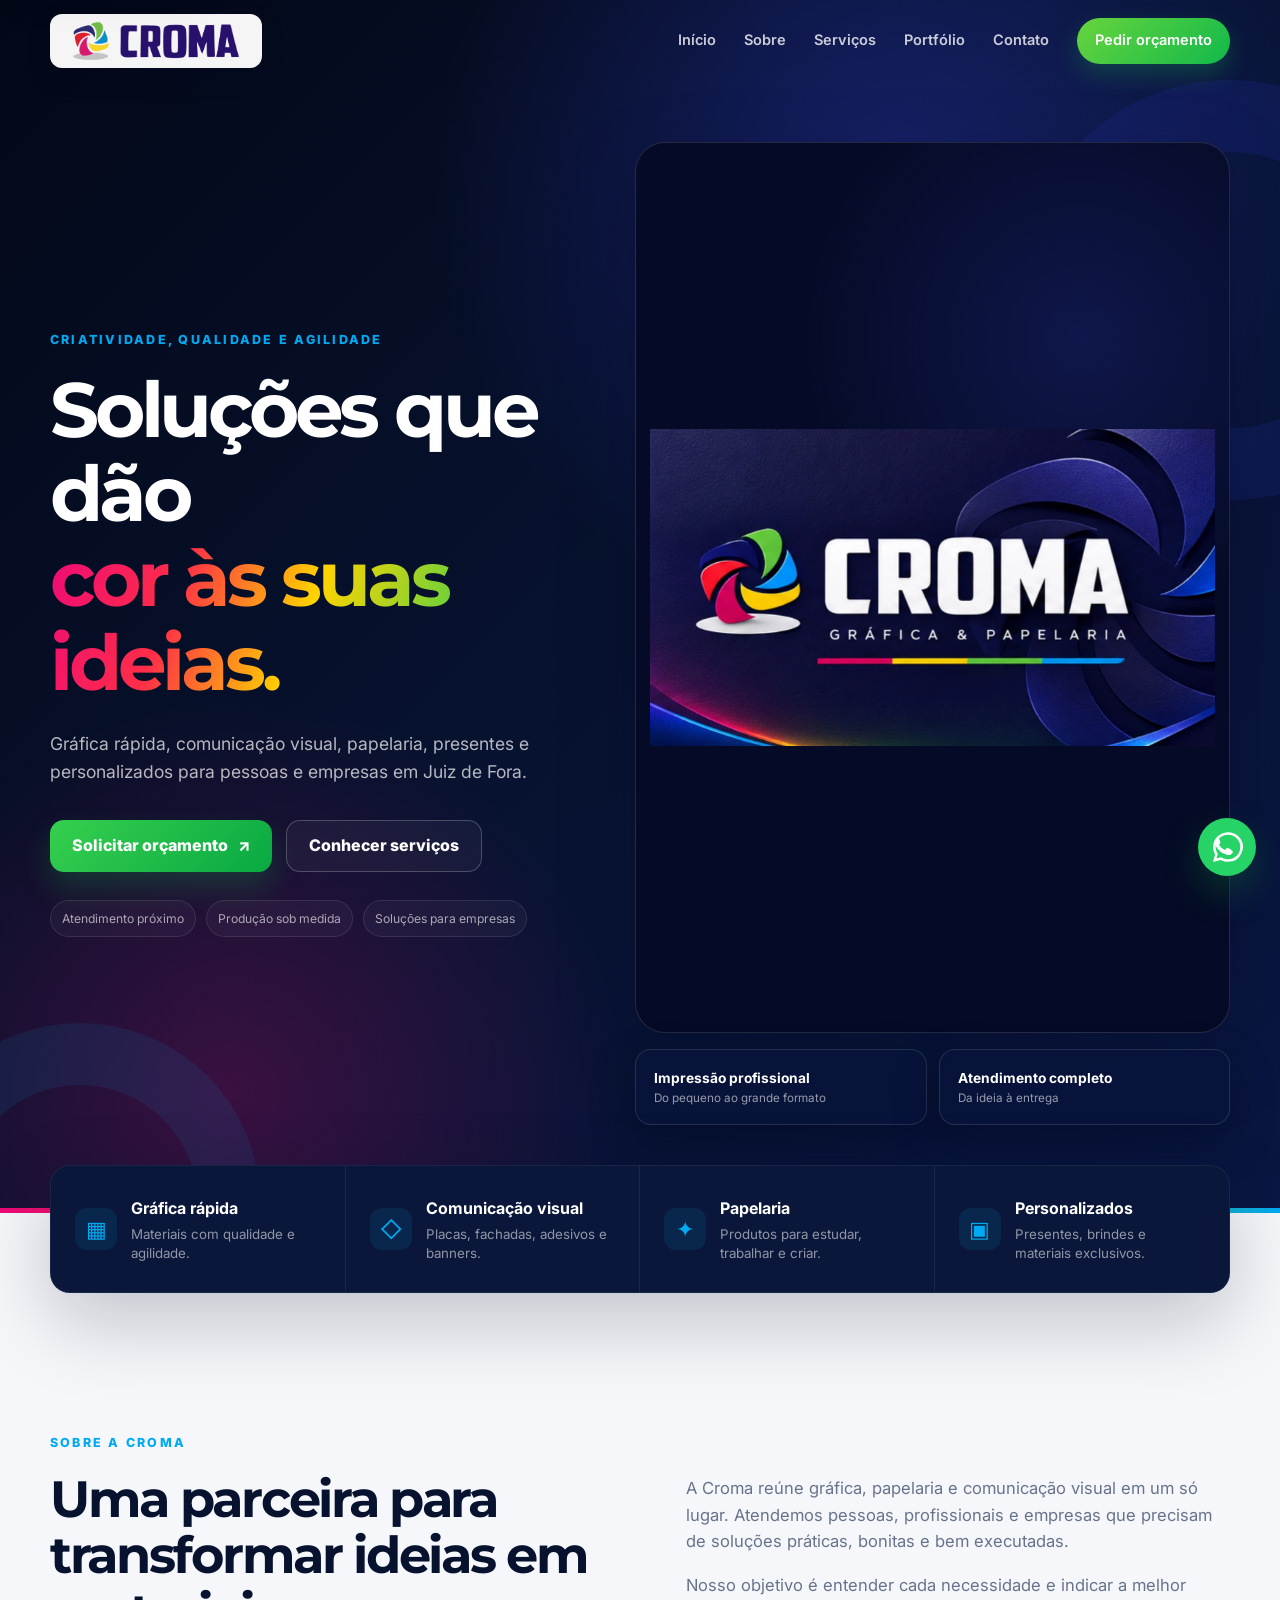
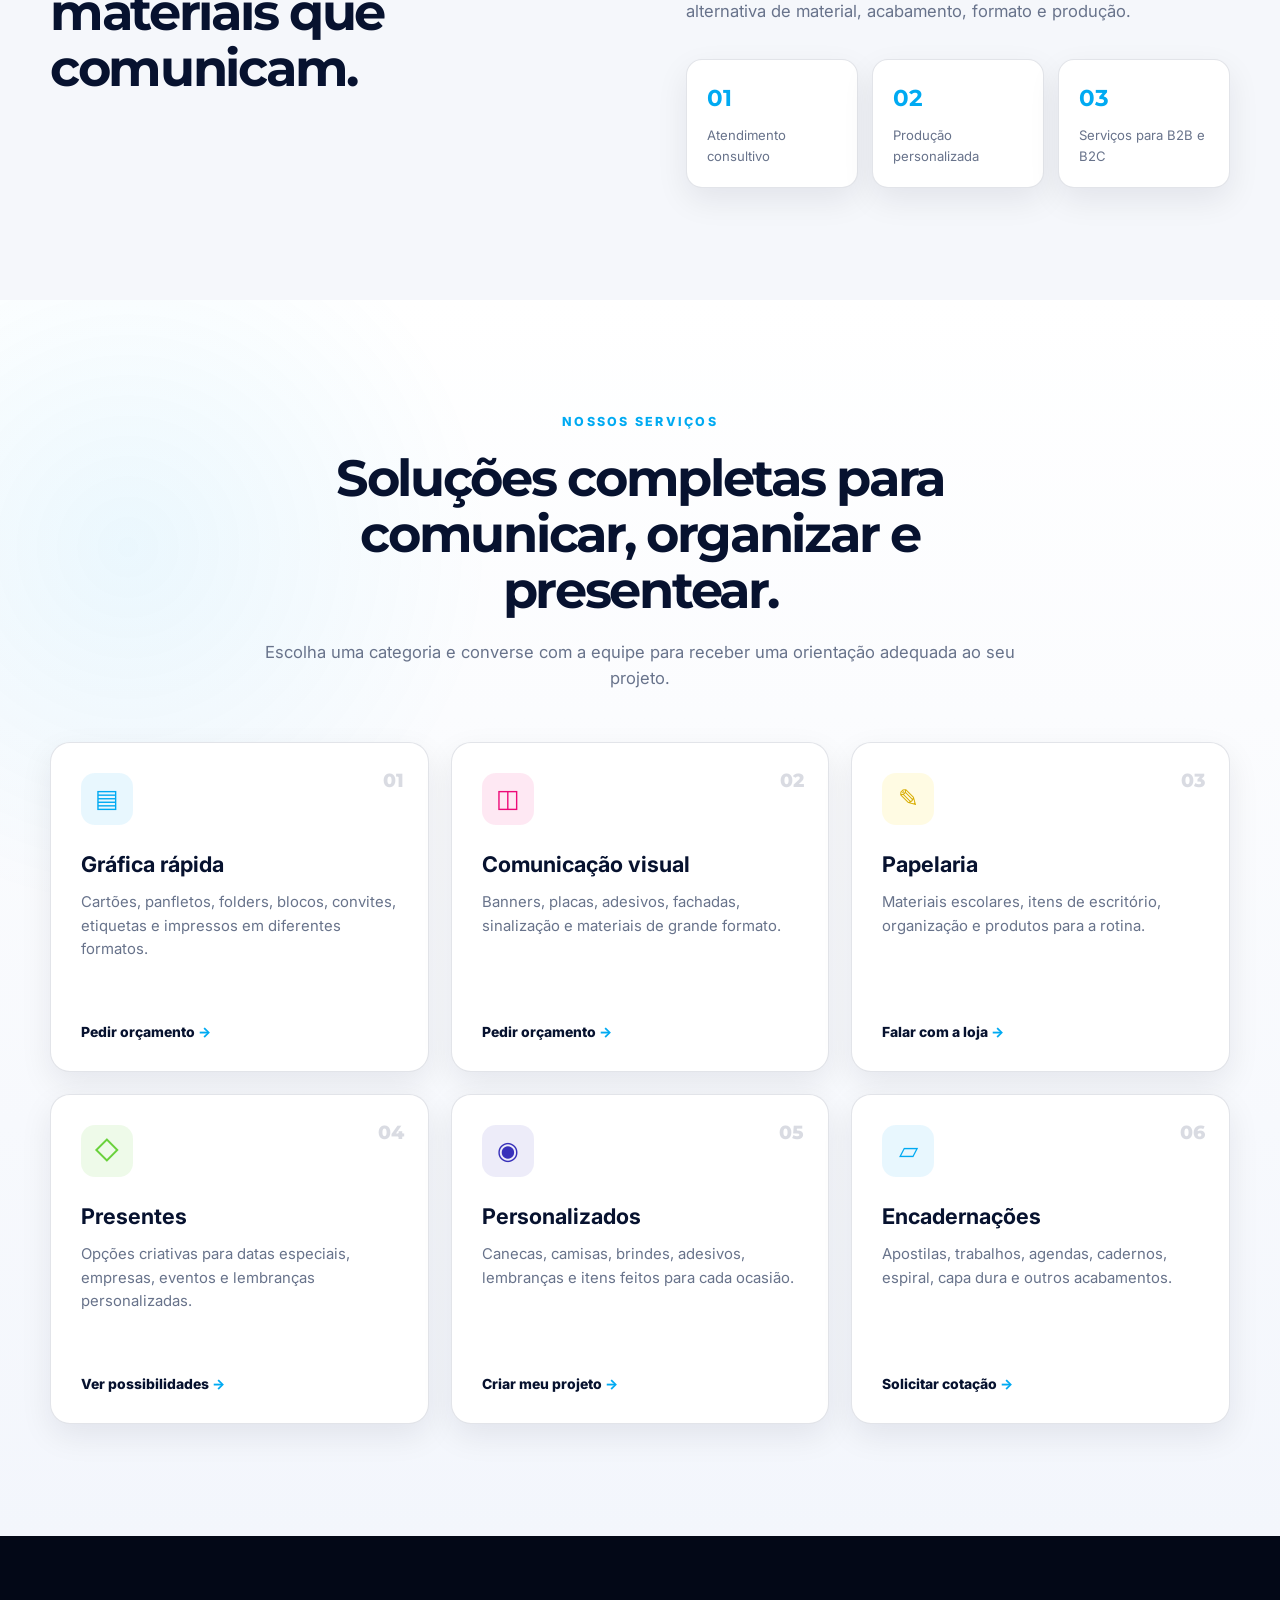
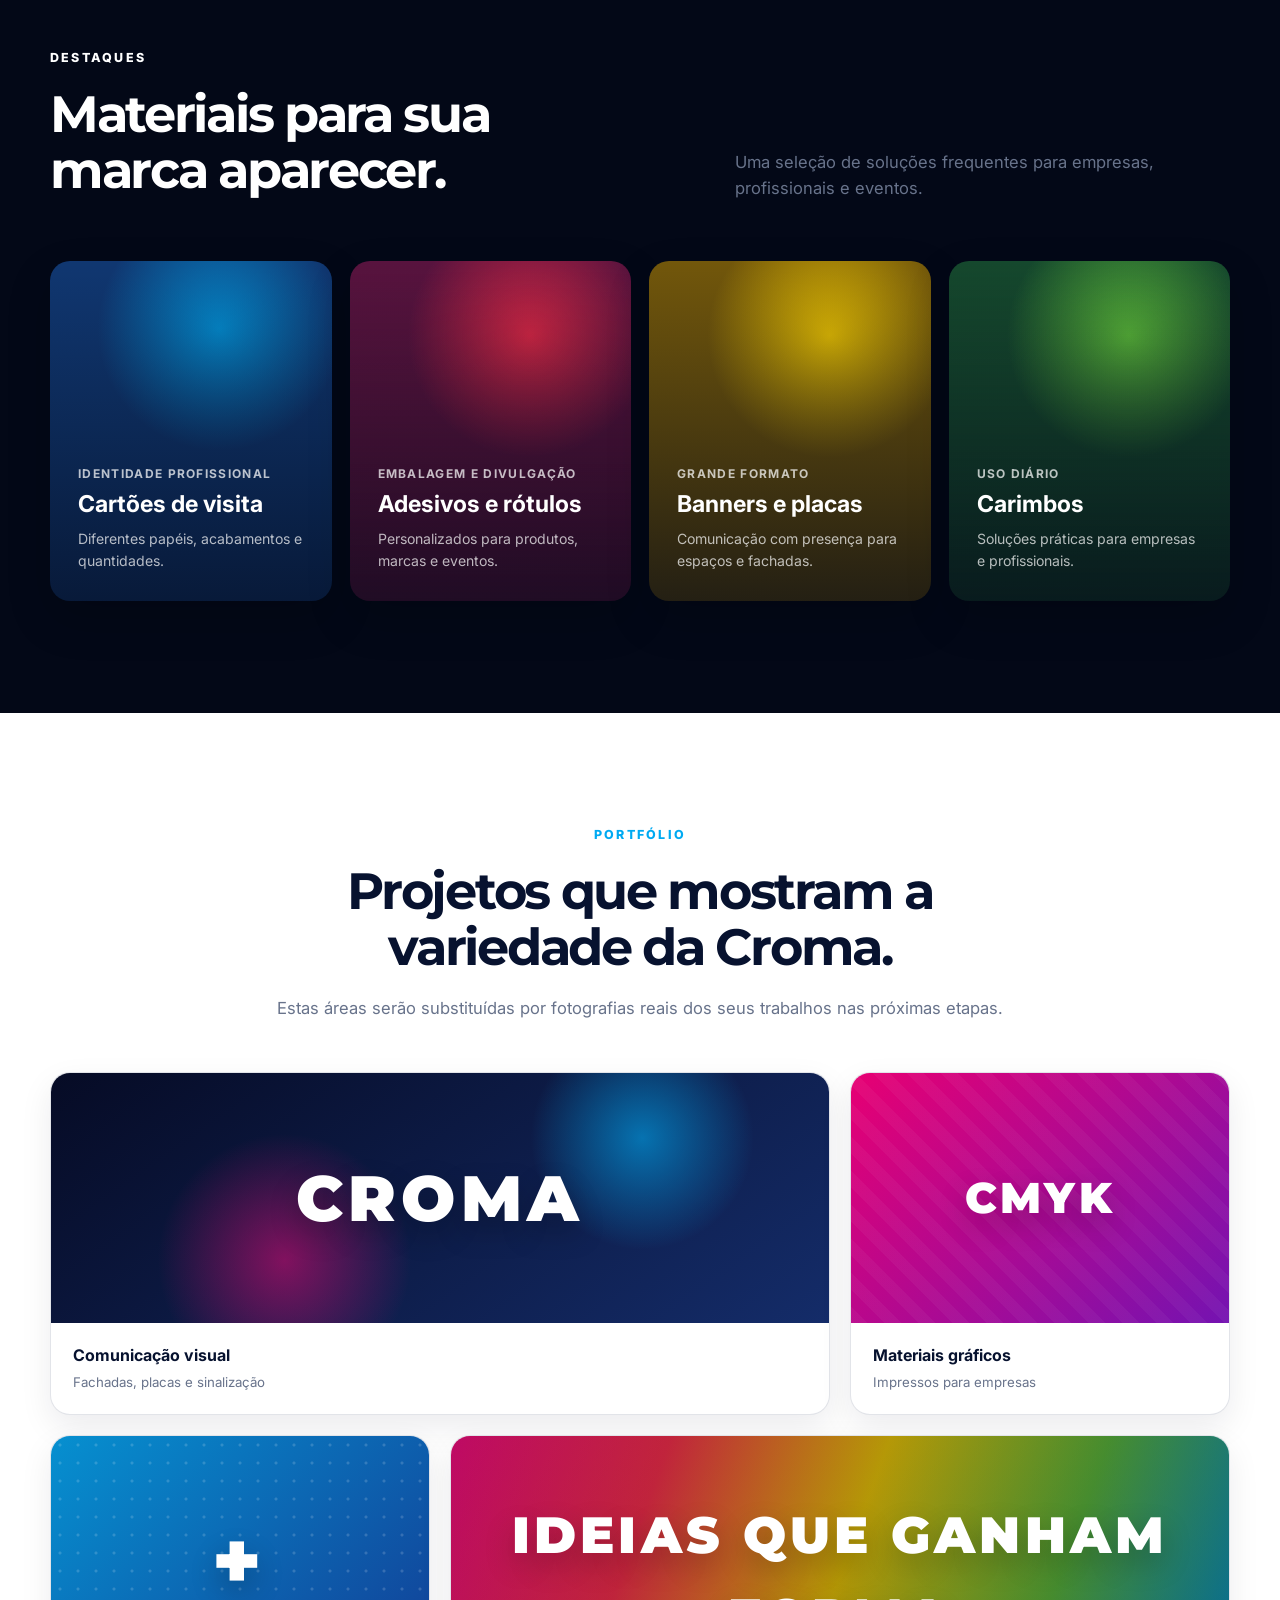
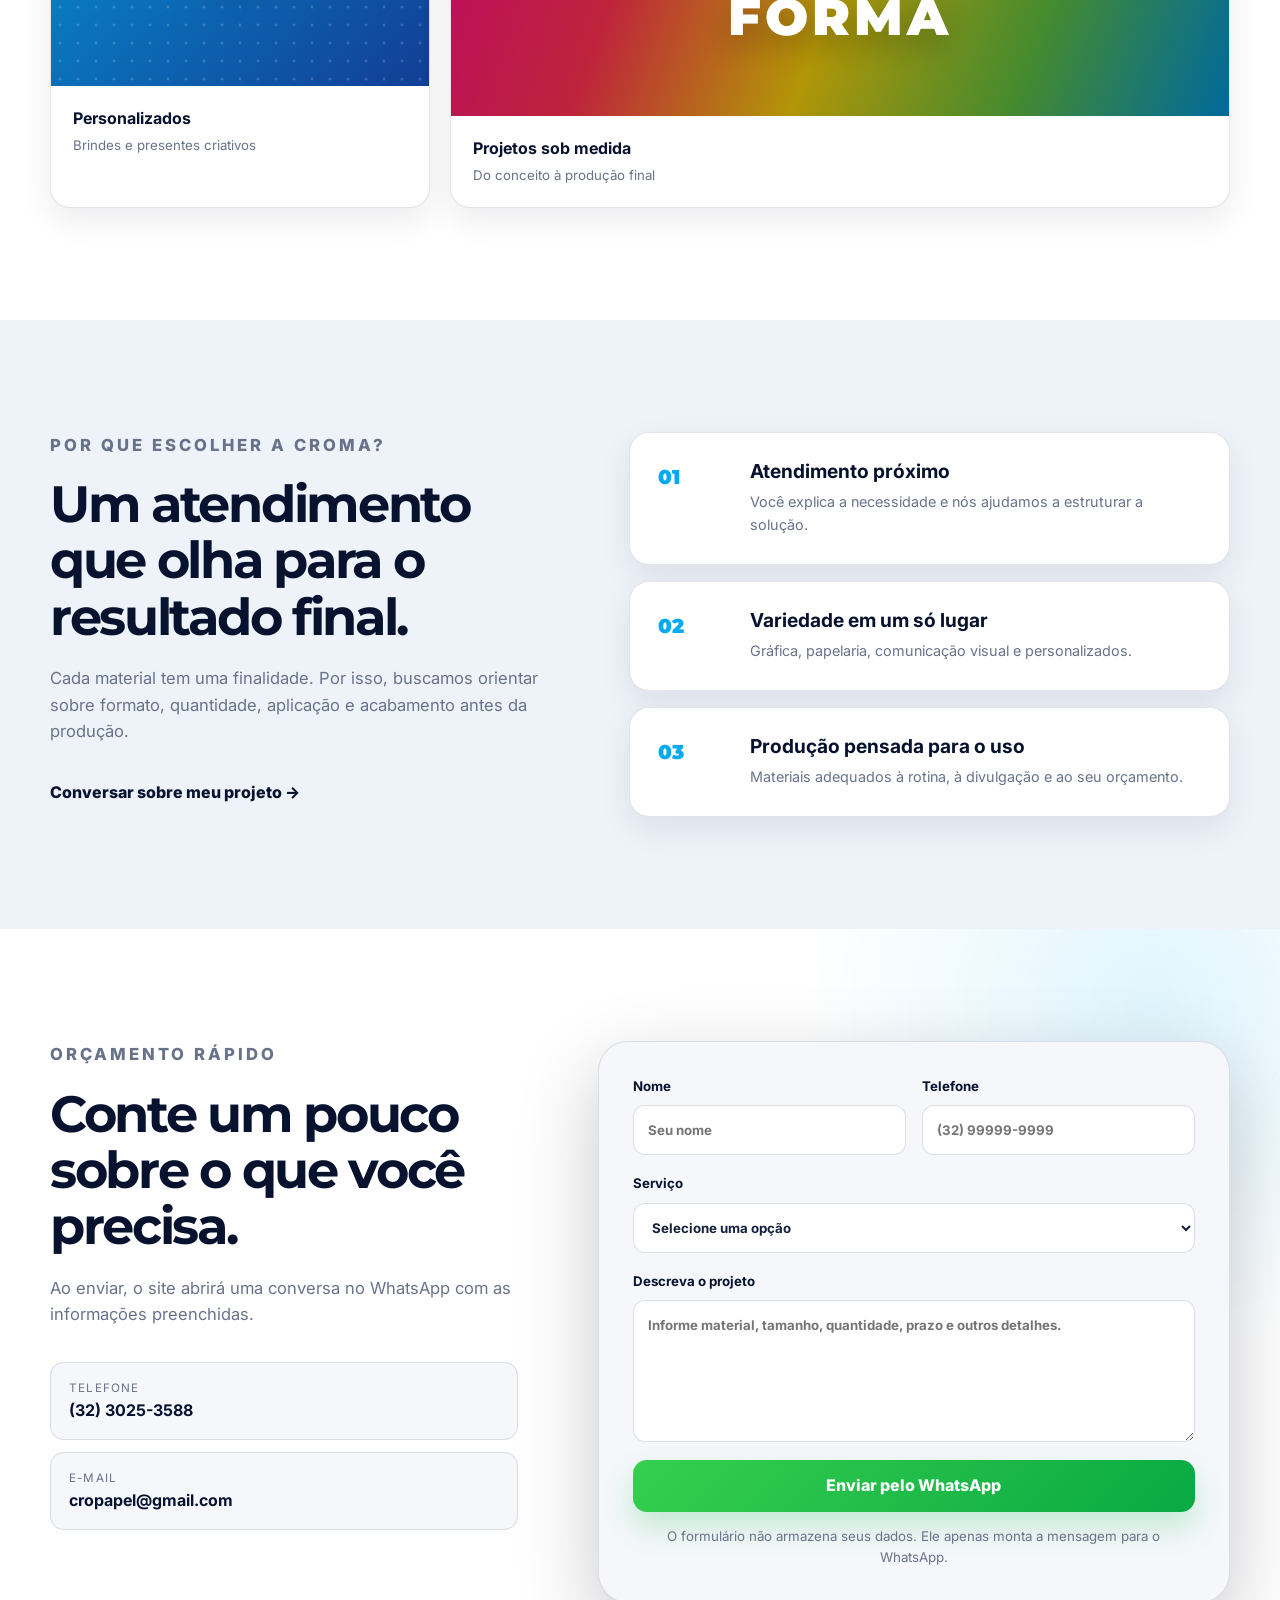
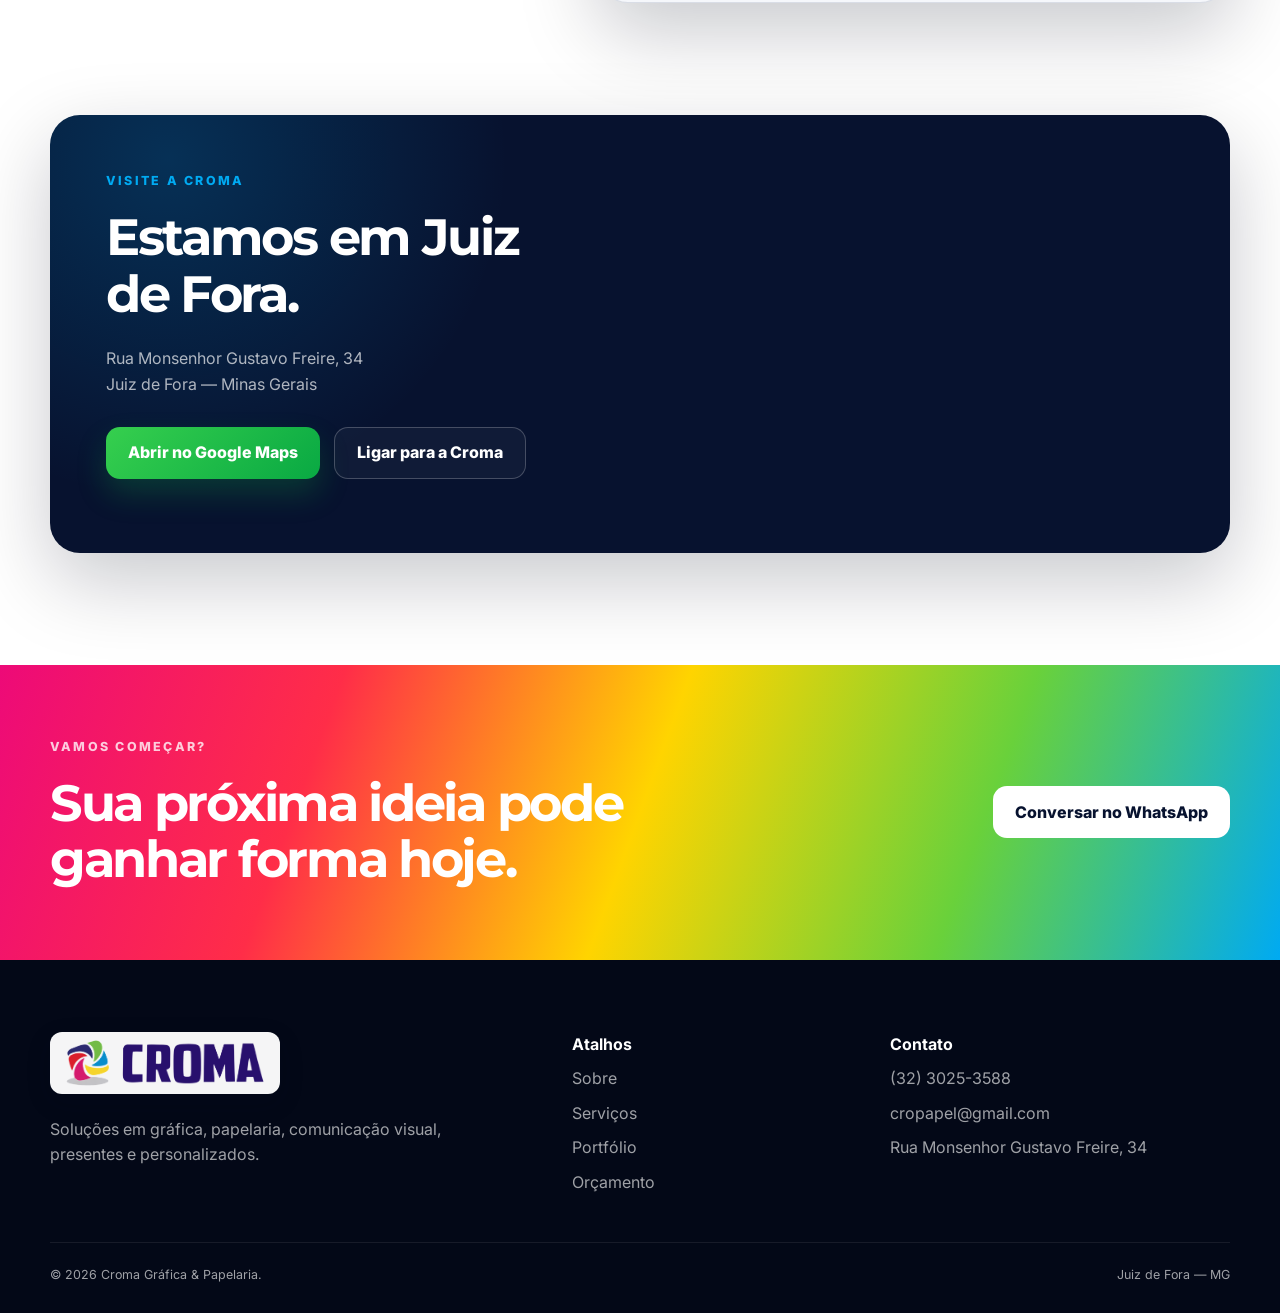
==== commit ee7e9c0f: "Revert "Atualiza site da Croma" This reverts commit 299b30ea7def43ef705d6451f688bcf5d5fc11ad." ====
--- a/index.html
+++ b/index.html
@@ -1,13 +1,13 @@
-<!doctype html>
+<!DOCTYPE html>
 <html lang="pt-BR">
 <head>
-  <meta charset="utf-8">
-  <meta name="viewport" content="width=device-width,initial-scale=1">
-  <meta name="theme-color" content="#06111f">
-  <title>Croma Gráfica & Papelaria | Comunicação visual, brindes e papelaria</title>
-  <meta name="description" content="Comunicação visual, brindes promocionais, papelaria personalizada, presentes, eletrônicos e linha de papelaria em Juiz de Fora.">
+  <meta charset="UTF-8">
+  <meta name="viewport" content="width=device-width, initial-scale=1">
+  <meta name="theme-color" content="#07122f">
+  <title>Croma Gráfica & Papelaria | Juiz de Fora</title>
+  <meta name="description" content="Gráfica rápida, comunicação visual, papelaria, presentes e personalizados em Juiz de Fora. Solicite seu orçamento pelo WhatsApp.">
   <meta property="og:title" content="Croma Gráfica & Papelaria">
-  <meta property="og:description" content="Soluções criativas que conectam, divulgam e fortalecem sua marca.">
+  <meta property="og:description" content="Soluções completas em gráfica, papelaria, comunicação visual, presentes e personalizados.">
   <meta property="og:type" content="website">
   <meta property="og:image" content="assets/img/croma-identidade.webp">
   <link rel="icon" href="assets/img/favicon-croma.png" type="image/png">
@@ -15,227 +15,169 @@
   <link rel="preconnect" href="https://fonts.gstatic.com" crossorigin>
   <link href="https://fonts.googleapis.com/css2?family=Inter:wght@400;500;600;700;800&family=Montserrat:wght@700;800;900&display=swap" rel="stylesheet">
   <link rel="stylesheet" href="assets/css/style.css">
+  <script type="application/ld+json">
+  {
+    "@context": "https://schema.org",
+    "@type": "LocalBusiness",
+    "name": "Croma Gráfica & Papelaria",
+    "email": "cropapel@gmail.com",
+    "telephone": "+55 32 3025-3588",
+    "address": {
+      "@type": "PostalAddress",
+      "streetAddress": "Rua Monsenhor Gustavo Freire, 34",
+      "addressLocality": "Juiz de Fora",
+      "addressRegion": "MG",
+      "addressCountry": "BR"
+    }
+  }
+  </script>
 </head>
 <body>
   <a class="skip-link" href="#conteudo">Pular para o conteúdo</a>
 
-  <div class="topbar">
-    <div class="container topbar-inner">
-      <span>Juiz de Fora - MG</span>
-      <a href="tel:+553230253588">(32) 3025-3588</a>
-      <a href="mailto:cropapel@gmail.com">cropapel@gmail.com</a>
-      <div class="topbar-social">
-        <a href="#" aria-label="Instagram">IG</a>
-        <a href="https://wa.me/553230253588" target="_blank" rel="noopener" aria-label="WhatsApp">WA</a>
-      </div>
-    </div>
-  </div>
-
-  <header class="site-header">
+  <header class="site-header" id="inicio">
     <div class="container header-inner">
-      <a href="#inicio" class="brand" aria-label="Croma - início">
-        <img src="assets/img/logo-croma.png" alt="Croma Gráfica e Papelaria">
+      <a class="brand brand-logo-link" href="#inicio" aria-label="Croma, página inicial">
+        <img class="brand-logo" src="assets/img/logo-croma.png" alt="Croma Gráfica e Papelaria" width="1100" height="320">
       </a>
 
-      <button class="menu-toggle" aria-label="Abrir menu" aria-expanded="false">
+      <button class="menu-toggle" type="button" aria-label="Abrir menu" aria-expanded="false" aria-controls="menu-principal">
         <span></span><span></span><span></span>
       </button>
 
-      <nav class="main-nav" aria-label="Navegação principal">
-        <a class="active" href="#inicio">Início</a>
-        <a href="#comunicacao">Comunicação visual</a>
-        <a href="#brindes">Brindes & promocionais</a>
-        <a href="#papelaria-personalizada">Papelaria personalizada</a>
-        <a href="#presentes">Presentes & eletrônicos</a>
-        <a href="#papelaria">Linha de papelaria</a>
+      <nav class="main-nav" id="menu-principal" aria-label="Navegação principal">
+        <a href="#inicio">Início</a>
+        <a href="#sobre">Sobre</a>
+        <a href="#servicos">Serviços</a>
+        <a href="#portfolio">Portfólio</a>
         <a href="#contato">Contato</a>
+        <a class="nav-cta" href="#orcamento">Pedir orçamento</a>
       </nav>
-
-      <a class="header-cta" href="https://wa.me/553230253588?text=Olá,%20gostaria%20de%20solicitar%20um%20orçamento." target="_blank" rel="noopener">
-        Fale conosco
-      </a>
     </div>
   </header>
 
   <main id="conteudo">
-    <section class="hero" id="inicio">
-      <div class="hero-orbit hero-orbit-one"></div>
-      <div class="hero-orbit hero-orbit-two"></div>
-
+    <section class="hero">
+      <div class="hero-glow hero-glow-one"></div>
+      <div class="hero-glow hero-glow-two"></div>
       <div class="container hero-grid">
         <div class="hero-copy reveal">
-          <p class="eyebrow">CRIATIVIDADE QUE FAZ SUA MARCA APARECER</p>
-          <h1>Sua marca.<br><span>Todo dia.</span></h1>
-          <p>Comunicação visual, brindes, papelaria personalizada e soluções criativas para sua empresa ser lembrada.</p>
+          <p class="eyebrow">Criatividade, qualidade e agilidade</p>
+          <h1>Soluções que dão <span class="gradient-text">cor às suas ideias.</span></h1>
+          <p class="hero-description">Gráfica rápida, comunicação visual, papelaria, presentes e personalizados para pessoas e empresas em Juiz de Fora.</p>
           <div class="hero-actions">
-            <a class="button button-primary" href="#solucoes">Conheça nossos serviços <span>→</span></a>
-            <a class="button button-secondary" href="https://wa.me/553230253588?text=Olá,%20gostaria%20de%20solicitar%20um%20orçamento." target="_blank" rel="noopener">Solicitar orçamento</a>
-          </div>
-        </div>
-
-        <div class="hero-carousel reveal" data-carousel>
-          <article class="hero-slide is-active" style="--slide-accent:#0a6cff">
-            <div class="slide-copy">
-              <span>Comunicação visual</span>
-              <h2>Presença que gera resultado.</h2>
-              <p>Placas, banners, adesivos, sinalização, vitrines e soluções de médio porte para valorizar sua marca.</p>
-              <a href="#comunicacao">Ver soluções →</a>
-            </div>
-            <img src="assets/img/categoria-comunicacao.webp" alt="Soluções de comunicação visual">
-          </article>
-
-          <article class="hero-slide" style="--slide-accent:#e40a78">
-            <div class="slide-copy">
-              <span>Brindes & promocionais</span>
-              <h2>Produtos que aproximam marcas e pessoas.</h2>
-              <p>Canecas, garrafas, chaveiros, ecobags e kits personalizados.</p>
-              <a href="#brindes">Ver soluções →</a>
-            </div>
-            <img src="assets/img/categoria-brindes.webp" alt="Brindes promocionais">
-          </article>
-
-          <article class="hero-slide" style="--slide-accent:#ef7d00">
-            <div class="slide-copy">
-              <span>Papelaria personalizada</span>
-              <h2>Identidade em cada detalhe.</h2>
-              <p>Agendas, cadernos, blocos, pastas e materiais exclusivos para sua marca.</p>
-              <a href="#papelaria-personalizada">Ver soluções →</a>
-            </div>
-            <img src="assets/img/categoria-papelaria-personalizada.webp" alt="Papelaria personalizada">
-          </article>
-
-          <article class="hero-slide" style="--slide-accent:#71bf44">
-            <div class="slide-copy">
-              <span>Presentes & eletrônicos</span>
-              <h2>Opções modernas para todas as ocasiões.</h2>
-              <p>Presentes criativos, acessórios e eletrônicos úteis para o dia a dia.</p>
-              <a href="#presentes">Ver produtos →</a>
-            </div>
-            <img src="assets/img/categoria-presentes-eletronicos.webp" alt="Presentes e eletrônicos">
-          </article>
-
-          <article class="hero-slide" style="--slide-accent:#00a7e8">
-            <div class="slide-copy">
-              <span>Linha de papelaria</span>
-              <h2>Praticidade para estudar, trabalhar e criar.</h2>
-              <p>Materiais escolares, escritório, organização e conveniência.</p>
-              <a href="#papelaria">Ver produtos →</a>
-            </div>
-            <img src="assets/img/categoria-papelaria.webp" alt="Linha de papelaria">
-          </article>
-
-          <button class="carousel-control prev" aria-label="Slide anterior">‹</button>
-          <button class="carousel-control next" aria-label="Próximo slide">›</button>
-          <div class="carousel-dots" aria-label="Navegação do carrossel"></div>
-        </div>
-      </div>
-
-      <div class="container trust-grid">
-        <article><strong>Entrega rápida</strong><span>Agilidade para Juiz de Fora.</span></article>
-        <article><strong>Qualidade garantida</strong><span>Materiais e acabamento profissional.</span></article>
-        <article><strong>Atendimento especializado</strong><span>Orientação para cada projeto.</span></article>
-        <article><strong>Pagamento facilitado</strong><span>Condições para sua necessidade.</span></article>
-        <article><strong>Compra segura</strong><span>Atendimento do início ao fim.</span></article>
-      </div>
-    </section>
-
-    <section class="section solutions" id="solucoes">
-      <div class="container">
+            <a class="button button-primary" href="https://wa.me/553230253588?text=Ol%C3%A1%2C%20gostaria%20de%20solicitar%20um%20or%C3%A7amento." target="_blank" rel="noopener noreferrer">Solicitar orçamento <span aria-hidden="true">↗</span></a>
+            <a class="button button-ghost" href="#servicos">Conhecer serviços</a>
+          </div>
+          <div class="hero-badges" aria-label="Diferenciais">
+            <span>Atendimento próximo</span>
+            <span>Produção sob medida</span>
+            <span>Soluções para empresas</span>
+          </div>
+        </div>
+
+        <div class="hero-visual reveal">
+          <div class="hero-image-shell">
+            <img src="assets/img/croma-identidade.webp" alt="Identidade visual da Croma Gráfica e Papelaria" width="1536" height="861" fetchpriority="high">
+          </div>
+
+          <div class="hero-visual-notes" aria-label="Diferenciais da Croma">
+            <div class="floating-card"><strong>Impressão profissional</strong><span>Do pequeno ao grande formato</span></div>
+            <div class="floating-card"><strong>Atendimento completo</strong><span>Da ideia à entrega</span></div>
+          </div>
+        </div>
+      </div>
+    </section>
+
+    <section class="quick-services" aria-label="Principais áreas de atuação">
+      <div class="container quick-services-grid">
+        <article><span class="quick-icon">▦</span><div><strong>Gráfica rápida</strong><small>Materiais com qualidade e agilidade.</small></div></article>
+        <article><span class="quick-icon">◇</span><div><strong>Comunicação visual</strong><small>Placas, fachadas, adesivos e banners.</small></div></article>
+        <article><span class="quick-icon">✦</span><div><strong>Papelaria</strong><small>Produtos para estudar, trabalhar e criar.</small></div></article>
+        <article><span class="quick-icon">▣</span><div><strong>Personalizados</strong><small>Presentes, brindes e materiais exclusivos.</small></div></article>
+      </div>
+    </section>
+
+    <section class="section about" id="sobre">
+      <div class="container about-grid">
         <div class="section-heading reveal">
-          <p class="eyebrow">NOSSAS PRINCIPAIS LINHAS</p>
-          <h2>Soluções pensadas para empresas, pessoas e boas ideias.</h2>
-        </div>
-
-        <div class="solution-grid">
-          <article class="solution-card reveal" id="comunicacao">
-            <img src="assets/img/categoria-comunicacao.webp" alt="">
-            <div class="solution-content">
-              <span>01</span>
-              <h3>Comunicação visual</h3>
-              <p>Placas, sinalização, banners, faixas, adesivos, vitrines, totens e displays.</p>
-              <a href="#orcamento">Solicitar orçamento →</a>
-            </div>
-          </article>
-
-          <article class="solution-card reveal" id="brindes">
-            <img src="assets/img/categoria-brindes.webp" alt="">
-            <div class="solution-content">
-              <span>02</span>
-              <h3>Brindes & promocionais</h3>
-              <p>Canecas, garrafas, chaveiros, camisetas, ecobags e kits corporativos.</p>
-              <a href="#orcamento">Solicitar orçamento →</a>
-            </div>
-          </article>
-
-          <article class="solution-card reveal" id="papelaria-personalizada">
-            <img src="assets/img/categoria-papelaria-personalizada.webp" alt="">
-            <div class="solution-content">
-              <span>03</span>
-              <h3>Papelaria personalizada</h3>
-              <p>Cadernos, agendas, blocos, pastas, folders, cartões e materiais de marca.</p>
-              <a href="#orcamento">Solicitar orçamento →</a>
-            </div>
-          </article>
-
-          <article class="solution-card reveal" id="presentes">
-            <img src="assets/img/categoria-presentes-eletronicos.webp" alt="">
-            <div class="solution-content">
-              <span>04</span>
-              <h3>Presentes & eletrônicos</h3>
-              <p>Fones, caixas de som, carregadores, acessórios, presentes e kits criativos.</p>
-              <a href="#contato">Consultar disponibilidade →</a>
-            </div>
-          </article>
-
-          <article class="solution-card reveal" id="papelaria">
-            <img src="assets/img/categoria-papelaria.webp" alt="">
-            <div class="solution-content">
-              <span>05</span>
-              <h3>Linha de papelaria</h3>
-              <p>Escrita, organização, cadernos, papéis, material escolar e escritório.</p>
-              <a href="#contato">Falar com a loja →</a>
-            </div>
-          </article>
-        </div>
-      </div>
-    </section>
-
-    <section class="section showcase">
-      <div class="container">
-        <div class="section-heading heading-row reveal">
-          <div>
-            <p class="eyebrow">PRODUTOS EM DESTAQUE</p>
-            <h2>Itens que ajudam sua marca a circular.</h2>
-          </div>
-          <a href="#orcamento">Ver todas as soluções →</a>
-        </div>
-
-        <div class="product-grid">
-          <article class="product-card reveal"><div class="product-art blue">CV</div><h3>Cartões de visita</h3><p>Impressos profissionais para sua marca.</p></article>
-          <article class="product-card reveal"><div class="product-art orange">PP</div><h3>Papelaria personalizada</h3><p>Cadernos, agendas, blocos e pastas.</p></article>
-          <article class="product-card reveal"><div class="product-art pink">BP</div><h3>Brindes promocionais</h3><p>Canecas, garrafas e kits personalizados.</p></article>
-          <article class="product-card reveal"><div class="product-art green">CV</div><h3>Comunicação visual</h3><p>Placas, banners, adesivos e sinalização.</p></article>
-          <article class="product-card reveal"><div class="product-art cyan">PE</div><h3>Presentes & eletrônicos</h3><p>Opções modernas e úteis para presentear.</p></article>
-        </div>
-      </div>
-    </section>
-
-    <section class="section identity-block">
-      <div class="container identity-grid">
-        <div class="identity-image reveal">
-          <img src="assets/img/croma-identidade.webp" alt="Identidade visual da Croma Gráfica e Papelaria">
-        </div>
-        <div class="identity-copy reveal">
-          <p class="eyebrow">IDENTIDADE CROMA</p>
-          <h2>Ideias que viram soluções reais.</h2>
-          <p>Da criação à entrega, cuidamos de cada detalhe para transformar sua necessidade em um material que comunica, organiza e aproxima.</p>
-          <ul>
-            <li>Atendimento próximo e consultivo</li>
-            <li>Produção sob medida</li>
-            <li>Variedade de materiais e acabamentos</li>
-            <li>Soluções para empresas e pessoas</li>
-          </ul>
-          <a class="button button-primary" href="#orcamento">Falar sobre meu projeto</a>
+          <p class="eyebrow">Sobre a Croma</p>
+          <h2>Uma parceira para transformar ideias em materiais que comunicam.</h2>
+        </div>
+        <div class="about-content reveal">
+          <p>A Croma reúne gráfica, papelaria e comunicação visual em um só lugar. Atendemos pessoas, profissionais e empresas que precisam de soluções práticas, bonitas e bem executadas.</p>
+          <p>Nosso objetivo é entender cada necessidade e indicar a melhor alternativa de material, acabamento, formato e produção.</p>
+          <div class="about-highlights">
+            <div><strong>01</strong><span>Atendimento consultivo</span></div>
+            <div><strong>02</strong><span>Produção personalizada</span></div>
+            <div><strong>03</strong><span>Serviços para B2B e B2C</span></div>
+          </div>
+        </div>
+      </div>
+    </section>
+
+    <section class="section services" id="servicos">
+      <div class="container">
+        <div class="section-heading centered reveal">
+          <p class="eyebrow">Nossos serviços</p>
+          <h2>Soluções completas para comunicar, organizar e presentear.</h2>
+          <p>Escolha uma categoria e converse com a equipe para receber uma orientação adequada ao seu projeto.</p>
+        </div>
+
+        <div class="services-grid">
+          <article class="service-card reveal"><span class="service-number">01</span><div class="service-icon">▤</div><h3>Gráfica rápida</h3><p>Cartões, panfletos, folders, blocos, convites, etiquetas e impressos em diferentes formatos.</p><a href="#orcamento">Pedir orçamento <span>→</span></a></article>
+          <article class="service-card reveal"><span class="service-number">02</span><div class="service-icon">◫</div><h3>Comunicação visual</h3><p>Banners, placas, adesivos, fachadas, sinalização e materiais de grande formato.</p><a href="#orcamento">Pedir orçamento <span>→</span></a></article>
+          <article class="service-card reveal"><span class="service-number">03</span><div class="service-icon">✎</div><h3>Papelaria</h3><p>Materiais escolares, itens de escritório, organização e produtos para a rotina.</p><a href="#contato">Falar com a loja <span>→</span></a></article>
+          <article class="service-card reveal"><span class="service-number">04</span><div class="service-icon">◇</div><h3>Presentes</h3><p>Opções criativas para datas especiais, empresas, eventos e lembranças personalizadas.</p><a href="#contato">Ver possibilidades <span>→</span></a></article>
+          <article class="service-card reveal"><span class="service-number">05</span><div class="service-icon">◉</div><h3>Personalizados</h3><p>Canecas, camisas, brindes, adesivos, lembranças e itens feitos para cada ocasião.</p><a href="#orcamento">Criar meu projeto <span>→</span></a></article>
+          <article class="service-card reveal"><span class="service-number">06</span><div class="service-icon">▱</div><h3>Encadernações</h3><p>Apostilas, trabalhos, agendas, cadernos, espiral, capa dura e outros acabamentos.</p><a href="#orcamento">Solicitar cotação <span>→</span></a></article>
+        </div>
+      </div>
+    </section>
+
+    <section class="section featured-products">
+      <div class="container">
+        <div class="section-heading split-heading reveal">
+          <div><p class="eyebrow">Destaques</p><h2>Materiais para sua marca aparecer.</h2></div>
+          <p>Uma seleção de soluções frequentes para empresas, profissionais e eventos.</p>
+        </div>
+        <div class="products-grid">
+          <article class="product-card product-blue reveal"><span>Identidade profissional</span><h3>Cartões de visita</h3><p>Diferentes papéis, acabamentos e quantidades.</p></article>
+          <article class="product-card product-pink reveal"><span>Embalagem e divulgação</span><h3>Adesivos e rótulos</h3><p>Personalizados para produtos, marcas e eventos.</p></article>
+          <article class="product-card product-yellow reveal"><span>Grande formato</span><h3>Banners e placas</h3><p>Comunicação com presença para espaços e fachadas.</p></article>
+          <article class="product-card product-green reveal"><span>Uso diário</span><h3>Carimbos</h3><p>Soluções práticas para empresas e profissionais.</p></article>
+        </div>
+      </div>
+    </section>
+
+    <section class="section portfolio" id="portfolio">
+      <div class="container">
+        <div class="section-heading centered reveal">
+          <p class="eyebrow">Portfólio</p>
+          <h2>Projetos que mostram a variedade da Croma.</h2>
+          <p>Estas áreas serão substituídas por fotografias reais dos seus trabalhos nas próximas etapas.</p>
+        </div>
+        <div class="portfolio-grid">
+          <article class="portfolio-card portfolio-large reveal"><div class="portfolio-art portfolio-art-one"><span>CROMA</span></div><div class="portfolio-info"><strong>Comunicação visual</strong><span>Fachadas, placas e sinalização</span></div></article>
+          <article class="portfolio-card reveal"><div class="portfolio-art portfolio-art-two"><span>CMYK</span></div><div class="portfolio-info"><strong>Materiais gráficos</strong><span>Impressos para empresas</span></div></article>
+          <article class="portfolio-card reveal"><div class="portfolio-art portfolio-art-three"><span>+</span></div><div class="portfolio-info"><strong>Personalizados</strong><span>Brindes e presentes criativos</span></div></article>
+          <article class="portfolio-card portfolio-wide reveal"><div class="portfolio-art portfolio-art-four"><span>IDEIAS QUE GANHAM FORMA</span></div><div class="portfolio-info"><strong>Projetos sob medida</strong><span>Do conceito à produção final</span></div></article>
+        </div>
+      </div>
+    </section>
+
+    <section class="section why-us">
+      <div class="container why-us-grid">
+        <div class="why-copy reveal">
+          <p class="eyebrow">Por que escolher a Croma?</p>
+          <h2>Um atendimento que olha para o resultado final.</h2>
+          <p>Cada material tem uma finalidade. Por isso, buscamos orientar sobre formato, quantidade, aplicação e acabamento antes da produção.</p>
+          <a class="text-link" href="#orcamento">Conversar sobre meu projeto →</a>
+        </div>
+        <div class="why-list">
+          <article class="reveal"><span>01</span><div><h3>Atendimento próximo</h3><p>Você explica a necessidade e nós ajudamos a estruturar a solução.</p></div></article>
+          <article class="reveal"><span>02</span><div><h3>Variedade em um só lugar</h3><p>Gráfica, papelaria, comunicação visual e personalizados.</p></div></article>
+          <article class="reveal"><span>03</span><div><h3>Produção pensada para o uso</h3><p>Materiais adequados à rotina, à divulgação e ao seu orçamento.</p></div></article>
         </div>
       </div>
     </section>
@@ -243,66 +185,72 @@
     <section class="section quote-section" id="orcamento">
       <div class="container quote-grid">
         <div class="quote-copy reveal">
-          <p class="eyebrow">ORÇAMENTO RÁPIDO</p>
-          <h2>Conte sua ideia. A gente ajuda a dar forma.</h2>
-          <p>Preencha os dados e o site abrirá uma mensagem pronta no WhatsApp.</p>
+          <p class="eyebrow">Orçamento rápido</p>
+          <h2>Conte um pouco sobre o que você precisa.</h2>
+          <p>Ao enviar, o site abrirá uma conversa no WhatsApp com as informações preenchidas.</p>
+          <div class="contact-mini-list">
+            <a href="tel:+553230253588"><span>Telefone</span><strong>(32) 3025-3588</strong></a>
+            <a href="mailto:cropapel@gmail.com"><span>E-mail</span><strong>cropapel@gmail.com</strong></a>
+          </div>
         </div>
 
         <form class="quote-form reveal" id="quote-form">
           <div class="field-row">
-            <label>Nome<input id="nome" name="nome" required placeholder="Seu nome"></label>
-            <label>Telefone<input id="telefone" name="telefone" placeholder="(32) 99999-9999"></label>
-          </div>
-          <label>Categoria
-            <select id="categoria" required>
-              <option value="">Selecione</option>
-              <option>Comunicação visual</option>
-              <option>Brindes & promocionais</option>
-              <option>Papelaria personalizada</option>
-              <option>Presentes & eletrônicos</option>
-              <option>Linha de papelaria</option>
-              <option>Outro</option>
-            </select>
-          </label>
-          <label>Detalhes<textarea id="mensagem" rows="5" required placeholder="Tamanho, quantidade, prazo, referência e outras informações."></textarea></label>
+            <label>Nome<input type="text" id="nome" name="nome" autocomplete="name" placeholder="Seu nome" required></label>
+            <label>Telefone<input type="tel" id="telefone" name="telefone" autocomplete="tel" placeholder="(32) 99999-9999"></label>
+          </div>
+          <label>Serviço<select id="servico" name="servico" required><option value="">Selecione uma opção</option><option>Gráfica rápida</option><option>Comunicação visual</option><option>Papelaria</option><option>Presentes</option><option>Personalizados</option><option>Encadernações</option><option>Outro serviço</option></select></label>
+          <label>Descreva o projeto<textarea id="mensagem" name="mensagem" rows="5" placeholder="Informe material, tamanho, quantidade, prazo e outros detalhes." required></textarea></label>
           <button class="button button-primary button-full" type="submit">Enviar pelo WhatsApp</button>
+          <small class="form-note">O formulário não armazena seus dados. Ele apenas monta a mensagem para o WhatsApp.</small>
         </form>
       </div>
     </section>
 
     <section class="section contact" id="contato">
-      <div class="container contact-card reveal">
-        <div>
-          <p class="eyebrow">VISITE A CROMA</p>
-          <h2>Estamos em Juiz de Fora.</h2>
-          <address>Rua Monsenhor Gustavo Freire, 34<br>Juiz de Fora — Minas Gerais</address>
-          <div class="contact-actions">
-            <a class="button button-primary" href="https://www.google.com/maps/search/?api=1&query=Rua+Monsenhor+Gustavo+Freire+34+Juiz+de+Fora+MG" target="_blank" rel="noopener">Abrir no Google Maps</a>
-            <a class="button button-secondary" href="tel:+553230253588">Ligar para a Croma</a>
-          </div>
-        </div>
-        <iframe title="Mapa da Croma" src="https://www.google.com/maps?q=Rua%20Monsenhor%20Gustavo%20Freire%2034%20Juiz%20de%20Fora%20MG&output=embed" loading="lazy"></iframe>
+      <div class="container">
+        <div class="contact-card reveal">
+          <div class="contact-content">
+            <p class="eyebrow">Visite a Croma</p>
+            <h2>Estamos em Juiz de Fora.</h2>
+            <address>Rua Monsenhor Gustavo Freire, 34<br>Juiz de Fora — Minas Gerais</address>
+            <div class="contact-actions">
+              <a class="button button-primary" href="https://www.google.com/maps/search/?api=1&query=Rua+Monsenhor+Gustavo+Freire+34+Juiz+de+Fora+MG" target="_blank" rel="noopener noreferrer">Abrir no Google Maps</a>
+              <a class="button button-ghost light" href="tel:+553230253588">Ligar para a Croma</a>
+            </div>
+          </div>
+          <div class="map-shell" aria-label="Mapa da localização da Croma">
+            <iframe title="Mapa da Croma Gráfica e Papelaria" src="https://www.google.com/maps?q=Rua%20Monsenhor%20Gustavo%20Freire%2034%20Juiz%20de%20Fora%20MG&output=embed" loading="lazy" referrerpolicy="no-referrer-when-downgrade"></iframe>
+          </div>
+        </div>
+      </div>
+    </section>
+
+    <section class="final-cta">
+      <div class="container final-cta-inner reveal">
+        <div><p class="eyebrow">Vamos começar?</p><h2>Sua próxima ideia pode ganhar forma hoje.</h2></div>
+        <a class="button button-light" href="https://wa.me/553230253588?text=Ol%C3%A1%2C%20gostaria%20de%20falar%20sobre%20um%20projeto." target="_blank" rel="noopener noreferrer">Conversar no WhatsApp</a>
       </div>
     </section>
   </main>
 
   <footer class="site-footer">
     <div class="container footer-grid">
-      <div class="footer-brand">
-        <img src="assets/img/logo-croma.png" alt="Croma Gráfica e Papelaria">
-        <p>Soluções completas em comunicação visual, brindes, papelaria personalizada, presentes e conveniência.</p>
-      </div>
-      <div><strong>Atalhos</strong><a href="#comunicacao">Comunicação visual</a><a href="#brindes">Brindes</a><a href="#papelaria-personalizada">Papelaria personalizada</a></div>
-      <div><strong>Loja</strong><a href="#presentes">Presentes & eletrônicos</a><a href="#papelaria">Linha de papelaria</a><a href="#contato">Contato</a></div>
-      <div><strong>Atendimento</strong><a href="tel:+553230253588">(32) 3025-3588</a><a href="mailto:cropapel@gmail.com">cropapel@gmail.com</a><span>Rua Monsenhor Gustavo Freire, 34</span></div>
+      <div>
+        <a class="brand footer-brand brand-logo-link" href="#inicio" aria-label="Croma">
+          <img class="brand-logo footer-logo" src="assets/img/logo-croma.png" alt="Croma Gráfica e Papelaria" width="1100" height="320">
+        </a>
+        <p>Soluções em gráfica, papelaria, comunicação visual, presentes e personalizados.</p>
+      </div>
+      <div><strong>Atalhos</strong><a href="#sobre">Sobre</a><a href="#servicos">Serviços</a><a href="#portfolio">Portfólio</a><a href="#orcamento">Orçamento</a></div>
+      <div><strong>Contato</strong><a href="tel:+553230253588">(32) 3025-3588</a><a href="mailto:cropapel@gmail.com">cropapel@gmail.com</a><span>Rua Monsenhor Gustavo Freire, 34</span></div>
     </div>
-    <div class="container footer-bottom">
-      <span>© <span id="current-year"></span> Croma Gráfica & Papelaria.</span>
-      <span>Juiz de Fora — MG</span>
-    </div>
+    <div class="container footer-bottom"><span>© <span id="current-year"></span> Croma Gráfica & Papelaria.</span><span>Juiz de Fora — MG</span></div>
   </footer>
 
-  <a class="whatsapp-float" href="https://wa.me/553230253588?text=Olá,%20vim%20pelo%20site%20da%20Croma." target="_blank" rel="noopener" aria-label="Falar pelo WhatsApp">WA</a>
+  <a class="whatsapp-float" href="https://wa.me/553230253588?text=Ol%C3%A1%2C%20vim%20pelo%20site%20da%20Croma." target="_blank" rel="noopener noreferrer" aria-label="Falar com a Croma pelo WhatsApp">
+    <svg viewBox="0 0 32 32" aria-hidden="true"><path d="M19.1 17.7c-.4-.2-2.4-1.2-2.8-1.3-.4-.1-.7-.2-1 .2-.3.4-1.1 1.3-1.3 1.6-.2.3-.5.3-.9.1-2.4-1.2-4-2.2-5.6-5-.4-.7.4-.7 1.2-2.3.1-.3.1-.5 0-.8-.1-.2-1-2.4-1.4-3.3-.4-.9-.8-.8-1-.8h-.9c-.3 0-.8.1-1.2.6-.4.4-1.6 1.6-1.6 3.9s1.7 4.5 1.9 4.8c.2.3 3.3 5.1 8.1 7.1 3 1.3 4.2 1.4 5.7 1.2.9-.1 2.4-1 2.8-1.9.4-.9.4-1.7.3-1.9-.1-.2-.4-.3-.8-.5z"/><path d="M27.4 4.6A15.4 15.4 0 0 0 3.2 23.2L1 31l8-2.1a15.3 15.3 0 0 0 7.4 1.9h.1A15.4 15.4 0 0 0 27.4 4.6zm-11 23.6c-2.3 0-4.6-.6-6.5-1.8l-.5-.3-4.7 1.2L6 22.7l-.3-.5A12.7 12.7 0 1 1 16.4 28.2z"/></svg>
+  </a>
 
   <script src="assets/js/script.js"></script>
 </body>
--- a/assets/css/style.css
+++ b/assets/css/style.css
@@ -1,112 +1,132 @@
+:root{
+  --navy-950:#030817;--navy-900:#07122f;--navy-850:#0a173a;--white:#fff;--off:#f5f7fb;
+  --text:#15203b;--muted:#68738b;--line:rgba(17,33,76,.12);--pink:#ed0a78;--red:#ff2d48;
+  --yellow:#ffd400;--green:#69d13b;--blue:#00aaf2;--violet:#3831ba;
+  --gradient:linear-gradient(110deg,var(--pink),var(--red),var(--yellow),var(--green),var(--blue));
+  --shadow-sm:0 12px 32px rgba(4,12,36,.08);--shadow-lg:0 28px 80px rgba(1,8,29,.22);
+  --radius:20px;--radius-lg:30px;--container:1180px
+}
+*{box-sizing:border-box}html{scroll-behavior:smooth}body{margin:0;font-family:Inter,sans-serif;color:var(--text);background:var(--off);line-height:1.6;overflow-x:hidden}body.menu-open{overflow:hidden}
+img{display:block;max-width:100%}a{color:inherit;text-decoration:none}button,input,select,textarea{font:inherit}button{cursor:pointer}h1,h2,h3,p{margin-top:0}h1,h2,h3{line-height:1.1}h1,h2,.brand-text strong{font-family:Montserrat,sans-serif}.container{width:min(calc(100% - 40px),var(--container));margin-inline:auto}
+.skip-link{position:fixed;top:12px;left:12px;z-index:9999;transform:translateY(-150%);padding:10px 14px;border-radius:8px;background:#fff;color:var(--navy-900);box-shadow:var(--shadow-sm)}.skip-link:focus{transform:translateY(0)}
+.site-header{position:fixed;inset:0 0 auto;z-index:1000;border-bottom:1px solid transparent;transition:.2s}.site-header.is-scrolled{background:rgba(3,8,23,.9);border-color:rgba(255,255,255,.08);box-shadow:0 12px 36px rgba(1,5,18,.18);backdrop-filter:blur(18px)}
+.header-inner{min-height:82px;display:flex;align-items:center;justify-content:space-between;gap:28px}.brand{display:inline-flex;align-items:center;gap:12px;color:#fff}.brand-symbol{position:relative;width:42px;height:42px}.brand-symbol span{position:absolute;left:9px;top:12px;width:23px;height:13px;border-radius:100% 12% 100% 12%;transform-origin:50% 9px}.brand-symbol span:nth-child(1){background:var(--green);transform:rotate(0) translateY(-11px)}.brand-symbol span:nth-child(2){background:var(--blue);transform:rotate(72deg) translateY(-11px)}.brand-symbol span:nth-child(3){background:var(--yellow);transform:rotate(144deg) translateY(-11px)}.brand-symbol span:nth-child(4){background:var(--pink);transform:rotate(216deg) translateY(-11px)}.brand-symbol span:nth-child(5){background:var(--red);transform:rotate(288deg) translateY(-11px)}
+.brand-text{display:flex;flex-direction:column;line-height:1}.brand-text strong{font-size:1.25rem;letter-spacing:.05em}.brand-text small{margin-top:5px;font-size:.54rem;letter-spacing:.31em}.main-nav{display:flex;align-items:center;gap:28px;color:rgba(255,255,255,.78);font-size:.91rem;font-weight:600}.main-nav>a{transition:.16s}.main-nav>a:hover{color:#fff}.main-nav .nav-cta{padding:11px 18px;border-radius:999px;color:#fff;background:linear-gradient(135deg,#68d43d,#11b94b);box-shadow:0 10px 24px rgba(23,188,74,.25)}
+.menu-toggle{display:none;width:44px;height:44px;padding:10px;border:1px solid rgba(255,255,255,.14);border-radius:12px;background:rgba(255,255,255,.06)}.menu-toggle span{width:100%;height:2px;display:block;margin:5px 0;background:#fff;transition:.18s}
+.hero{position:relative;min-height:760px;display:grid;align-items:center;padding:142px 0 88px;overflow:hidden;color:#fff;background:radial-gradient(circle at 70% 15%,rgba(44,54,187,.42),transparent 34%),radial-gradient(circle at 18% 90%,rgba(237,10,120,.22),transparent 26%),linear-gradient(135deg,var(--navy-950),var(--navy-900) 48%,#0a1643)}.hero:after{content:"";position:absolute;inset:auto 0 0;height:5px;background:var(--gradient)}.hero-glow{position:absolute;border-radius:50%;pointer-events:none}.hero-glow-one{right:-160px;top:80px;width:420px;height:420px;border:72px solid rgba(39,54,189,.16)}.hero-glow-two{left:-100px;bottom:-170px;width:360px;height:360px;border:62px solid rgba(0,170,242,.09)}
+.hero-grid{position:relative;z-index:2;display:grid;grid-template-columns:.95fr 1.1fr;gap:72px;align-items:center}.eyebrow{margin-bottom:18px;color:var(--blue);font-size:.78rem;font-weight:800;letter-spacing:.18em;text-transform:uppercase}.hero h1{max-width:680px;margin-bottom:24px;font-size:clamp(3rem,6vw,5.7rem);letter-spacing:-.055em}.gradient-text{display:block;color:transparent;background:var(--gradient);-webkit-background-clip:text;background-clip:text}.hero-description{max-width:620px;margin-bottom:34px;color:rgba(255,255,255,.7);font-size:1.1rem}
+.hero-actions,.contact-actions{display:flex;flex-wrap:wrap;gap:14px}.button{min-height:52px;display:inline-flex;align-items:center;justify-content:center;gap:10px;padding:0 22px;border:0;border-radius:14px;font-weight:800;transition:.16s}.button:hover{transform:translateY(-2px)}.button-primary{color:#fff;background:linear-gradient(135deg,#36cf4e,#09a943);box-shadow:0 15px 30px rgba(17,185,68,.22)}.button-ghost{color:#fff;border:1px solid rgba(255,255,255,.22);background:rgba(255,255,255,.04)}.button-light{color:var(--navy-900);background:#fff}.button-full{width:100%}.hero-badges{display:flex;flex-wrap:wrap;gap:10px;margin-top:28px}.hero-badges span{padding:8px 11px;border:1px solid rgba(255,255,255,.1);border-radius:999px;color:rgba(255,255,255,.62);background:rgba(255,255,255,.035);font-size:.76rem}
+.hero-visual{position:relative}.hero-image-shell{position:relative;overflow:hidden;border:1px solid rgba(255,255,255,.12);border-radius:30px;background:#070b2a;box-shadow:var(--shadow-lg);transform:perspective(1400px) rotateY(-6deg) rotateX(2deg)}.hero-image-shell:after{content:"";position:absolute;inset:0;background:linear-gradient(180deg,transparent 46%,rgba(3,8,23,.26))}.hero-image-shell img{width:100%;min-height:370px;object-fit:cover}.floating-card{position:absolute;width:230px;padding:16px 18px;border:1px solid rgba(255,255,255,.12);border-radius:16px;background:rgba(8,20,58,.76);box-shadow:0 18px 46px rgba(1,5,18,.3);backdrop-filter:blur(16px)}.floating-card strong,.floating-card span{display:block}.floating-card strong{font-size:.86rem}.floating-card span{color:rgba(255,255,255,.58);font-size:.73rem}.floating-card-one{left:-36px;bottom:-28px}.floating-card-two{top:-24px;right:-30px}
+.quick-services{position:relative;z-index:5;margin-top:-48px}.quick-services-grid{display:grid;grid-template-columns:repeat(4,1fr);overflow:hidden;border:1px solid rgba(255,255,255,.06);border-radius:var(--radius);color:#fff;background:var(--navy-850);box-shadow:var(--shadow-lg)}.quick-services article{min-height:126px;display:flex;align-items:center;gap:14px;padding:28px 24px;border-right:1px solid rgba(255,255,255,.07)}.quick-services article:last-child{border-right:0}.quick-services strong,.quick-services small{display:block}.quick-services small{margin-top:4px;color:rgba(255,255,255,.55);line-height:1.4}.quick-icon{flex:0 0 42px;height:42px;display:grid;place-items:center;border-radius:12px;color:var(--blue);background:rgba(0,170,242,.1);font-size:1.35rem}
+.section{padding:112px 0}.section-heading{max-width:780px}.section-heading.centered{margin:0 auto 50px;text-align:center}.section-heading h2,.about h2,.why-copy h2,.quote-copy h2,.contact-card h2,.final-cta h2{margin-bottom:20px;color:var(--navy-900);font-size:clamp(2.2rem,4vw,4rem);letter-spacing:-.045em}.section-heading>p:last-child,.about-content>p,.why-copy>p,.quote-copy>p{color:var(--muted);font-size:1.04rem}
+.about{padding-top:140px}.about-grid{display:grid;grid-template-columns:1fr 1fr;gap:92px}.about-content{padding-top:42px}.about-highlights{display:grid;grid-template-columns:repeat(3,1fr);gap:14px;margin-top:34px}.about-highlights div{padding:20px;border:1px solid var(--line);border-radius:16px;background:#fff;box-shadow:var(--shadow-sm)}.about-highlights strong,.about-highlights span{display:block}.about-highlights strong{margin-bottom:8px;color:var(--blue);font-family:Montserrat,sans-serif;font-size:1.45rem}.about-highlights span{color:var(--muted);font-size:.82rem}
+.services{background:radial-gradient(circle at 10% 20%,rgba(0,170,242,.07),transparent 24%),linear-gradient(180deg,#fff,#f3f6fc)}.services-grid{display:grid;grid-template-columns:repeat(3,1fr);gap:22px}.service-card{position:relative;min-height:330px;padding:30px;overflow:hidden;border:1px solid var(--line);border-radius:var(--radius);background:#fff;box-shadow:var(--shadow-sm);transition:.18s}.service-card:hover{transform:translateY(-7px);border-color:rgba(0,170,242,.22);box-shadow:0 24px 54px rgba(4,12,36,.12)}.service-number{position:absolute;top:22px;right:24px;color:rgba(16,33,76,.16);font-family:Montserrat,sans-serif;font-size:1.2rem;font-weight:800}.service-icon{width:52px;height:52px;display:grid;place-items:center;margin-bottom:28px;border-radius:14px;color:var(--blue);background:rgba(0,170,242,.09);font-size:1.55rem}.service-card:nth-child(2) .service-icon{color:var(--pink);background:rgba(237,10,120,.09)}.service-card:nth-child(3) .service-icon{color:#d8ad00;background:rgba(255,212,0,.11)}.service-card:nth-child(4) .service-icon{color:var(--green);background:rgba(105,209,59,.11)}.service-card:nth-child(5) .service-icon{color:var(--violet);background:rgba(56,49,186,.09)}.service-card h3{margin-bottom:14px;color:var(--navy-900);font-size:1.35rem}.service-card p{margin-bottom:25px;color:var(--muted);font-size:.93rem}.service-card a{position:absolute;bottom:28px;left:30px;color:var(--navy-900);font-size:.87rem;font-weight:800}.service-card a span{color:var(--blue)}
+.featured-products{background:var(--navy-950)}.featured-products .eyebrow,.featured-products h2{color:#fff}.split-heading{max-width:none;display:grid;grid-template-columns:1.1fr .9fr;gap:80px;align-items:end;margin-bottom:42px}.split-heading>p{color:rgba(255,255,255,.56)}.products-grid{display:grid;grid-template-columns:repeat(4,1fr);gap:18px}.product-card{min-height:340px;display:flex;flex-direction:column;justify-content:flex-end;padding:28px;overflow:hidden;border-radius:var(--radius);color:#fff;box-shadow:0 18px 44px rgba(0,0,0,.18);transition:.18s}.product-card:hover{transform:translateY(-6px)}.product-card span{margin-bottom:9px;font-size:.75rem;font-weight:700;text-transform:uppercase;letter-spacing:.11em;opacity:.72}.product-card h3{margin-bottom:10px;font-size:1.45rem}.product-card p{margin-bottom:0;font-size:.88rem;opacity:.7}.product-blue{background:linear-gradient(180deg,transparent,rgba(3,8,23,.62)),radial-gradient(circle at 60% 20%,rgba(0,170,242,.75),transparent 38%),#103771}.product-pink{background:linear-gradient(180deg,transparent,rgba(3,8,23,.66)),radial-gradient(circle at 64% 22%,rgba(255,45,72,.78),transparent 38%),#58133e}.product-yellow{background:linear-gradient(180deg,transparent,rgba(3,8,23,.7)),radial-gradient(circle at 64% 22%,rgba(255,212,0,.86),transparent 38%),#72570b}.product-green{background:linear-gradient(180deg,transparent,rgba(3,8,23,.7)),radial-gradient(circle at 64% 22%,rgba(105,209,59,.82),transparent 38%),#15482d}
+.portfolio{background:#fff}.portfolio-grid{display:grid;grid-template-columns:repeat(3,1fr);gap:20px}.portfolio-card{overflow:hidden;border:1px solid var(--line);border-radius:var(--radius);background:#fff;box-shadow:var(--shadow-sm)}.portfolio-large,.portfolio-wide{grid-column:span 2}.portfolio-art{min-height:250px;display:grid;place-items:center;overflow:hidden;color:#fff;font-family:Montserrat,sans-serif;font-weight:900;letter-spacing:.08em}.portfolio-art span{text-shadow:0 12px 30px rgba(0,0,0,.24)}.portfolio-art-one{background:radial-gradient(circle at 76% 26%,rgba(0,170,242,.6),transparent 18%),radial-gradient(circle at 30% 75%,rgba(237,10,120,.52),transparent 22%),linear-gradient(145deg,#060b25,#142c69);font-size:clamp(2rem,5vw,4.8rem)}.portfolio-art-two{background:repeating-linear-gradient(45deg,rgba(255,255,255,.04) 0 12px,transparent 12px 24px),linear-gradient(135deg,#e70073,#7413b1);font-size:2.7rem}.portfolio-art-three{background:radial-gradient(circle,rgba(255,255,255,.16) 0 1px,transparent 2px),linear-gradient(135deg,#0690d0,#123d95);background-size:18px 18px,auto;font-size:5rem}.portfolio-art-four{min-height:280px;padding:30px;text-align:center;background:linear-gradient(120deg,rgba(3,8,23,.2),rgba(3,8,23,.4)),var(--gradient);font-size:clamp(1.6rem,4vw,3.6rem)}.portfolio-info{padding:20px 22px}.portfolio-info strong,.portfolio-info span{display:block}.portfolio-info strong{margin-bottom:4px;color:var(--navy-900)}.portfolio-info span{color:var(--muted);font-size:.83rem}
+.why-us{background:#eef3fa}.why-us-grid{display:grid;grid-template-columns:.9fr 1.1fr;gap:88px;align-items:start}.why-copy{position:sticky;top:118px}.text-link{display:inline-block;margin-top:18px;color:var(--navy-900);font-weight:800}.why-list{display:grid;gap:16px}.why-list article{display:grid;grid-template-columns:72px 1fr;gap:20px;padding:28px;border:1px solid var(--line);border-radius:var(--radius);background:#fff;box-shadow:var(--shadow-sm)}.why-list article>span{color:var(--blue);font-family:Montserrat,sans-serif;font-size:1.25rem;font-weight:900}.why-list h3{margin-bottom:8px;color:var(--navy-900);font-size:1.2rem}.why-list p{margin-bottom:0;color:var(--muted);font-size:.9rem}
+.quote-section{background:radial-gradient(circle at 90% 10%,rgba(0,170,242,.12),transparent 26%),#fff}.quote-grid{display:grid;grid-template-columns:.85fr 1.15fr;gap:80px;align-items:start}.contact-mini-list{display:grid;gap:12px;margin-top:34px}.contact-mini-list a{padding:16px 18px;border:1px solid var(--line);border-radius:14px;background:var(--off)}.contact-mini-list span,.contact-mini-list strong{display:block}.contact-mini-list span{color:var(--muted);font-size:.73rem;text-transform:uppercase;letter-spacing:.1em}.contact-mini-list strong{color:var(--navy-900)}.quote-form{padding:34px;border:1px solid var(--line);border-radius:var(--radius-lg);background:var(--off);box-shadow:var(--shadow-lg)}.field-row{display:grid;grid-template-columns:1fr 1fr;gap:16px}.quote-form label{display:grid;gap:8px;margin-bottom:18px;color:var(--navy-900);font-size:.83rem;font-weight:700}.quote-form input,.quote-form select,.quote-form textarea{width:100%;border:1px solid rgba(16,33,76,.14);border-radius:12px;outline:none;color:var(--text);background:#fff;transition:.16s}.quote-form input,.quote-form select{min-height:50px;padding:0 14px}.quote-form textarea{min-height:142px;padding:14px;resize:vertical}.quote-form input:focus,.quote-form select:focus,.quote-form textarea:focus{border-color:var(--blue);box-shadow:0 0 0 4px rgba(0,170,242,.1)}.form-note{display:block;margin-top:14px;color:var(--muted);text-align:center}
+.contact{padding-top:0;background:#fff}.contact-card{display:grid;grid-template-columns:.92fr 1.08fr;overflow:hidden;border-radius:var(--radius-lg);color:#fff;background:radial-gradient(circle at 10% 10%,rgba(0,170,242,.2),transparent 30%),var(--navy-900);box-shadow:var(--shadow-lg)}.contact-content{padding:56px}.contact-card h2{color:#fff}.contact-card address{margin:24px 0 30px;color:rgba(255,255,255,.68);font-style:normal}.map-shell{min-height:430px}.map-shell iframe{width:100%;height:100%;min-height:430px;border:0;filter:grayscale(.35) contrast(1.02)}
+.final-cta{padding:72px 0;color:#fff;background:var(--gradient)}.final-cta-inner{display:flex;align-items:center;justify-content:space-between;gap:30px}.final-cta .eyebrow{color:rgba(255,255,255,.78)}.final-cta h2{max-width:700px;margin-bottom:0;color:#fff;font-size:clamp(2rem,4vw,3.6rem)}
+.site-footer{padding:72px 0 28px;color:rgba(255,255,255,.62);background:var(--navy-950)}.footer-grid{display:grid;grid-template-columns:1.3fr .7fr 1fr;gap:80px;padding-bottom:46px}.footer-grid>div{display:flex;flex-direction:column;align-items:flex-start;gap:9px}.footer-grid>div:first-child{max-width:420px}.footer-grid strong{color:#fff}.footer-grid a:hover{color:#fff}.footer-brand{margin-bottom:14px}.footer-bottom{display:flex;justify-content:space-between;gap:20px;padding-top:22px;border-top:1px solid rgba(255,255,255,.08);font-size:.78rem}
+.whatsapp-float{position:fixed;right:24px;bottom:24px;z-index:900;width:58px;height:58px;display:grid;place-items:center;border-radius:50%;color:#fff;background:#25d366;box-shadow:0 16px 34px rgba(16,125,60,.34);transition:.16s}.whatsapp-float:hover{transform:translateY(-3px) scale(1.03)}.whatsapp-float svg{width:31px;fill:currentColor}.reveal{opacity:0;transform:translateY(24px);transition:opacity .7s,transform .7s}.reveal.is-visible{opacity:1;transform:none}
+@media (prefers-reduced-motion:reduce){html{scroll-behavior:auto}*,*:before,*:after{transition-duration:.01ms!important;animation-duration:.01ms!important}.reveal{opacity:1;transform:none}}
+@media (max-width:1080px){.main-nav{gap:18px}.hero-grid{gap:42px}.quick-services-grid{grid-template-columns:repeat(2,1fr)}.quick-services article:nth-child(2){border-right:0}.quick-services article:nth-child(-n+2){border-bottom:1px solid rgba(255,255,255,.07)}.services-grid,.products-grid{grid-template-columns:repeat(2,1fr)}}
+@media (max-width:860px){.container{width:min(calc(100% - 28px),var(--container))}.header-inner{min-height:72px}.menu-toggle{display:block}.menu-toggle[aria-expanded=true] span:nth-child(1){transform:translateY(7px) rotate(45deg)}.menu-toggle[aria-expanded=true] span:nth-child(2){opacity:0}.menu-toggle[aria-expanded=true] span:nth-child(3){transform:translateY(-7px) rotate(-45deg)}.main-nav{position:fixed;inset:72px 14px auto;display:none;flex-direction:column;align-items:stretch;gap:0;padding:14px;border:1px solid rgba(255,255,255,.1);border-radius:18px;color:rgba(255,255,255,.8);background:rgba(3,8,23,.96);box-shadow:var(--shadow-lg);backdrop-filter:blur(18px)}.main-nav.is-open{display:flex}.main-nav a{padding:14px}.main-nav .nav-cta{margin-top:8px;text-align:center}.hero{min-height:auto;padding:128px 0 92px}.hero-grid,.about-grid,.why-us-grid,.quote-grid,.contact-card{grid-template-columns:1fr}.hero-grid{gap:64px}.hero h1{font-size:clamp(3rem,13vw,5rem)}.hero-image-shell{transform:none}.floating-card-one{left:14px}.floating-card-two{right:14px}.about-grid,.why-us-grid,.quote-grid{gap:52px}.about-content{padding-top:0}.why-copy{position:static}.portfolio-grid{grid-template-columns:repeat(2,1fr)}.split-heading{grid-template-columns:1fr;gap:14px}.contact-content{padding:42px}.final-cta-inner{align-items:flex-start;flex-direction:column}.footer-grid{grid-template-columns:1fr 1fr;gap:42px}.footer-grid>div:first-child{grid-column:span 2}}
+@media (max-width:620px){.brand-text strong{font-size:1rem}.brand-text small{font-size:.42rem}.hero{padding-top:112px}.hero-actions,.contact-actions{flex-direction:column}.hero-actions .button,.contact-actions .button{width:100%}.hero-badges{display:none}.hero-image-shell img{min-height:260px}.floating-card{position:relative;inset:auto;width:100%;margin-top:12px}.quick-services{margin-top:-28px}.quick-services-grid,.services-grid,.products-grid,.portfolio-grid,.about-highlights,.field-row{grid-template-columns:1fr}.quick-services article{border-right:0;border-bottom:1px solid rgba(255,255,255,.07)}.quick-services article:last-child{border-bottom:0}.section{padding:82px 0}.about{padding-top:104px}.portfolio-large,.portfolio-wide{grid-column:span 1}.why-list article{grid-template-columns:1fr}.quote-form{padding:22px}.contact-content{padding:30px 22px}.map-shell,.map-shell iframe{min-height:320px}.footer-grid,.footer-grid>div:first-child{grid-template-columns:1fr;grid-column:auto}.footer-bottom{flex-direction:column}.whatsapp-float{right:16px;bottom:16px}}
 
-:root{
-  --bg:#06111f;
-  --bg-soft:#0a1728;
-  --card:#0d1c2f;
-  --white:#fff;
-  --text:#111827;
-  --muted:#687083;
-  --line:rgba(255,255,255,.09);
-  --green:#71bf44;
-  --blue:#0a6cff;
-  --pink:#e40a78;
-  --orange:#ef7d00;
-  --cyan:#00a7e8;
-  --container:1380px;
-  --radius:24px;
-  --shadow:0 24px 70px rgba(1,8,24,.25);
+
+/* Atualização da identidade visual */
+.brand-logo-link {
+  flex: 0 0 auto;
+  padding: 5px 10px;
+  border-radius: 12px;
+  background: rgba(255, 255, 255, 0.96);
+  box-shadow: 0 8px 24px rgba(1, 8, 29, 0.16);
 }
-*{box-sizing:border-box}
-html{scroll-behavior:smooth}
-body{margin:0;font-family:Inter,sans-serif;color:var(--text);background:#f5f7fb;line-height:1.55;overflow-x:hidden}
-body.menu-open{overflow:hidden}
-img{display:block;max-width:100%}
-a{text-decoration:none;color:inherit}
-button,input,select,textarea{font:inherit}
-button{cursor:pointer}
-h1,h2,h3,p{margin-top:0}
-h1,h2,h3{line-height:1.08}
-h1,h2{font-family:Montserrat,sans-serif}
-.container{width:min(calc(100% - 36px),var(--container));margin-inline:auto}
-.skip-link{position:fixed;top:10px;left:10px;transform:translateY(-150%);background:#fff;padding:10px 14px;z-index:9999;border-radius:10px}.skip-link:focus{transform:none}
-.topbar{background:#020813;color:#dce6f5;font-size:.78rem}
-.topbar-inner{min-height:36px;display:flex;align-items:center;gap:22px}
-.topbar-social{margin-left:auto;display:flex;gap:14px}
-.site-header{position:sticky;top:0;z-index:1000;background:rgba(6,17,31,.96);backdrop-filter:blur(18px);border-bottom:1px solid var(--line)}
-.header-inner{min-height:86px;display:flex;align-items:center;gap:24px}
-.brand{flex:0 0 auto;width:235px;padding:8px 14px;border-radius:14px;background:#fff}
-.brand img{width:100%;height:48px;object-fit:contain}
-.main-nav{display:flex;align-items:center;justify-content:center;gap:24px;flex:1;color:#fff;font-size:.78rem;font-weight:700}
-.main-nav a{position:relative;max-width:110px;text-align:center}
-.main-nav a::after{content:"";position:absolute;left:50%;right:50%;bottom:-12px;height:2px;background:linear-gradient(90deg,var(--pink),var(--orange),var(--green),var(--cyan));transition:.2s}
-.main-nav a:hover::after,.main-nav a.active::after{left:0;right:0}
-.header-cta{padding:13px 18px;border:1px solid var(--green);border-radius:12px;color:#fff;font-size:.82rem;font-weight:800}
-.header-cta:hover{background:var(--green);color:#06111f}
-.menu-toggle{display:none;background:transparent;border:1px solid var(--line);border-radius:10px;padding:9px}.menu-toggle span{display:block;width:24px;height:2px;background:#fff;margin:5px}
-.hero{position:relative;overflow:hidden;padding:46px 0 0;color:#fff;background:radial-gradient(circle at 70% 20%,rgba(30,51,200,.28),transparent 30%),linear-gradient(145deg,#040b17,#08182a)}
-.hero::after{content:"";position:absolute;inset:auto 0 0;height:4px;background:linear-gradient(90deg,var(--pink),var(--orange),var(--green),var(--cyan))}
-.hero-orbit{position:absolute;border-radius:50%;border:70px solid rgba(42,49,188,.12)}.hero-orbit-one{width:520px;height:520px;right:-130px;top:-110px}.hero-orbit-two{width:330px;height:330px;left:-130px;bottom:-100px;border-color:rgba(228,10,120,.08)}
-.hero-grid{position:relative;z-index:2;display:grid;grid-template-columns:.72fr 1.28fr;gap:34px;align-items:center}
-.eyebrow{margin-bottom:14px;color:#9bd63c;font-size:.73rem;font-weight:800;letter-spacing:.16em}
-.hero-copy{padding:32px 0 52px}
-.hero-copy h1{font-size:clamp(3.2rem,6vw,6.4rem);letter-spacing:-.065em;margin-bottom:22px}
-.hero-copy h1 span{background:linear-gradient(90deg,var(--pink),var(--orange),var(--green),var(--cyan));-webkit-background-clip:text;background-clip:text;color:transparent}
-.hero-copy>p:last-of-type{max-width:540px;color:rgba(255,255,255,.7);font-size:1.02rem}
-.hero-actions,.contact-actions{display:flex;flex-wrap:wrap;gap:12px;margin-top:26px}
-.button{min-height:52px;display:inline-flex;align-items:center;justify-content:center;gap:10px;padding:0 22px;border:0;border-radius:13px;font-weight:800;transition:.2s}
-.button:hover{transform:translateY(-2px)}
-.button-primary{background:linear-gradient(135deg,#81d047,#56b633);color:#07111d;box-shadow:0 14px 30px rgba(113,191,68,.22)}
-.button-secondary{border:1px solid rgba(255,255,255,.22);color:#fff;background:rgba(255,255,255,.04)}
-.button-full{width:100%}
-.hero-carousel{position:relative;min-height:510px;border:1px solid var(--line);border-radius:26px;overflow:hidden;background:#081422;box-shadow:var(--shadow)}
-.hero-slide{position:absolute;inset:0;display:grid;grid-template-columns:.9fr 1.1fr;opacity:0;pointer-events:none;transition:opacity .55s ease}
-.hero-slide.is-active{opacity:1;pointer-events:auto}
-.hero-slide::before{content:"";position:absolute;inset:0;background:linear-gradient(90deg,rgba(3,10,24,.98) 0%,rgba(3,10,24,.87) 34%,transparent 68%);z-index:1}
-.hero-slide img{width:100%;height:100%;object-fit:cover;grid-column:1/-1;grid-row:1}
-.slide-copy{position:relative;z-index:2;grid-column:1;grid-row:1;padding:54px 46px;align-self:center}
-.slide-copy>span{display:inline-block;margin-bottom:16px;padding:7px 10px;border:1px solid var(--slide-accent);border-radius:999px;color:var(--slide-accent);font-size:.7rem;font-weight:800;text-transform:uppercase;letter-spacing:.12em}
-.slide-copy h2{font-size:clamp(2rem,3.3vw,4.1rem);margin-bottom:18px}
-.slide-copy p{color:rgba(255,255,255,.7);max-width:480px}
-.slide-copy a{display:inline-block;margin-top:12px;color:var(--slide-accent);font-weight:800}
-.carousel-control{position:absolute;top:50%;transform:translateY(-50%);z-index:5;width:46px;height:46px;border:1px solid var(--line);border-radius:50%;background:rgba(2,8,19,.72);color:#fff;font-size:2rem}.carousel-control.prev{left:16px}.carousel-control.next{right:16px}
-.carousel-dots{position:absolute;left:50%;bottom:16px;transform:translateX(-50%);z-index:5;display:flex;gap:8px}.carousel-dots button{width:8px;height:8px;padding:0;border:0;border-radius:50%;background:rgba(255,255,255,.35)}.carousel-dots button.active{background:var(--green)}
-.trust-grid{position:relative;z-index:2;display:grid;grid-template-columns:repeat(5,1fr);margin-top:26px;border:1px solid var(--line);border-radius:18px 18px 0 0;background:rgba(7,18,31,.92)}
-.trust-grid article{padding:20px;border-right:1px solid var(--line)}.trust-grid article:last-child{border-right:0}.trust-grid strong,.trust-grid span{display:block}.trust-grid strong{font-size:.83rem}.trust-grid span{margin-top:4px;color:rgba(255,255,255,.56);font-size:.74rem}
-.section{padding:96px 0}
-.section-heading{max-width:830px;margin-bottom:38px}
-.section-heading h2,.quote-copy h2,.identity-copy h2,.contact-card h2{font-size:clamp(2.2rem,4vw,4.3rem);letter-spacing:-.05em;color:#071426}
-.heading-row{max-width:none;display:flex;align-items:end;justify-content:space-between;gap:28px}
-.heading-row>a{font-weight:800;color:#071426}
-.solution-grid{display:grid;grid-template-columns:repeat(5,1fr);gap:16px}
-.solution-card{overflow:hidden;border:1px solid rgba(7,20,38,.1);border-radius:20px;background:#fff;box-shadow:0 16px 38px rgba(7,20,38,.08);transition:.22s}
-.solution-card:hover{transform:translateY(-7px);box-shadow:0 24px 52px rgba(7,20,38,.14)}
-.solution-card img{width:100%;aspect-ratio:1/1.02;object-fit:cover}
-.solution-content{padding:22px}.solution-content>span{font-weight:900;color:#9ca3af}.solution-content h3{font-size:1.25rem;margin:8px 0 12px}.solution-content p{font-size:.88rem;color:var(--muted)}.solution-content a{font-size:.82rem;font-weight:800;color:#0a6cff}
-.showcase{background:#071426;color:#fff}
-.showcase .section-heading h2,.showcase .heading-row>a{color:#fff}
-.product-grid{display:grid;grid-template-columns:repeat(5,1fr);gap:16px}
-.product-card{padding:18px;border:1px solid rgba(255,255,255,.08);border-radius:18px;background:#0c1b2e}.product-card h3{margin:16px 0 8px}.product-card p{margin:0;color:rgba(255,255,255,.58);font-size:.83rem}
-.product-art{height:160px;display:grid;place-items:center;border-radius:14px;font-family:Montserrat;font-size:2.4rem;font-weight:900}.product-art.blue{background:linear-gradient(135deg,#0a6cff,#0a2d68)}.product-art.orange{background:linear-gradient(135deg,#ef7d00,#7c3b00)}.product-art.pink{background:linear-gradient(135deg,#e40a78,#5b0740)}.product-art.green{background:linear-gradient(135deg,#71bf44,#153b19)}.product-art.cyan{background:linear-gradient(135deg,#00a7e8,#07324b)}
-.identity-block{background:#fff}
-.identity-grid{display:grid;grid-template-columns:1.1fr .9fr;gap:72px;align-items:center}
-.identity-image{padding:14px;border-radius:26px;background:#071426;box-shadow:var(--shadow)}.identity-image img{width:100%;border-radius:18px}
-.identity-copy p{color:var(--muted)}.identity-copy ul{padding-left:20px;color:#253247}.identity-copy li{margin:10px 0}
-.quote-section{background:linear-gradient(145deg,#f3f6fa,#fff)}
-.quote-grid{display:grid;grid-template-columns:.85fr 1.15fr;gap:72px;align-items:start}
-.quote-copy p{color:var(--muted)}
-.quote-form{padding:32px;border-radius:24px;background:#fff;box-shadow:var(--shadow)}
-.field-row{display:grid;grid-template-columns:1fr 1fr;gap:14px}
-.quote-form label{display:grid;gap:8px;margin-bottom:16px;font-size:.82rem;font-weight:700}
-.quote-form input,.quote-form select,.quote-form textarea{width:100%;border:1px solid rgba(7,20,38,.15);border-radius:12px;padding:14px;background:#f8fafc;outline:none}.quote-form input,.quote-form select{min-height:50px}.quote-form textarea{resize:vertical}
-.contact{padding-top:0;background:#fff}
-.contact-card{display:grid;grid-template-columns:.9fr 1.1fr;overflow:hidden;border-radius:26px;background:#071426;color:#fff;box-shadow:var(--shadow)}
-.contact-card>div{padding:52px}.contact-card h2{color:#fff}.contact-card address{font-style:normal;color:rgba(255,255,255,.68);margin:24px 0}.contact-card iframe{width:100%;height:100%;min-height:420px;border:0}
-.site-footer{padding:70px 0 26px;background:#030a13;color:rgba(255,255,255,.64)}
-.footer-grid{display:grid;grid-template-columns:1.25fr .8fr .8fr 1fr;gap:50px;padding-bottom:44px}.footer-grid>div{display:flex;flex-direction:column;gap:9px}.footer-grid strong{color:#fff}.footer-brand img{width:220px;padding:8px 12px;border-radius:12px;background:#fff}.footer-brand p{max-width:360px}
-.footer-bottom{display:flex;justify-content:space-between;gap:20px;padding-top:20px;border-top:1px solid var(--line);font-size:.78rem}
-.whatsapp-float{position:fixed;right:22px;bottom:22px;z-index:900;width:58px;height:58px;display:grid;place-items:center;border-radius:50%;background:#25d366;color:#fff;font-weight:900;box-shadow:0 16px 34px rgba(37,211,102,.32)}
-.reveal{opacity:0;transform:translateY(22px);transition:.7s ease}.reveal.is-visible{opacity:1;transform:none}
-@media(max-width:1180px){.main-nav{gap:14px}.solution-grid,.product-grid{grid-template-columns:repeat(3,1fr)}.trust-grid{grid-template-columns:repeat(3,1fr)}}
-@media(max-width:940px){.topbar{display:none}.menu-toggle{display:block;margin-left:auto}.main-nav{position:fixed;inset:86px 14px auto;display:none;flex-direction:column;align-items:stretch;background:#06111f;padding:16px;border:1px solid var(--line);border-radius:18px}.main-nav.is-open{display:flex}.main-nav a{max-width:none;text-align:left;padding:12px}.header-cta{display:none}.hero-grid,.identity-grid,.quote-grid,.contact-card{grid-template-columns:1fr}.hero-carousel{min-height:470px}.trust-grid{grid-template-columns:repeat(2,1fr)}.footer-grid{grid-template-columns:repeat(2,1fr)}}
-@media(max-width:680px){.container{width:min(calc(100% - 24px),var(--container))}.brand{width:180px}.hero{padding-top:24px}.hero-copy h1{font-size:3.45rem}.hero-carousel{min-height:560px}.hero-slide::before{background:linear-gradient(180deg,rgba(3,10,24,.5),rgba(3,10,24,.96) 62%)}.slide-copy{align-self:end;padding:36px 26px}.solution-grid,.product-grid,.trust-grid,.field-row,.footer-grid{grid-template-columns:1fr}.heading-row{align-items:flex-start;flex-direction:column}.section{padding:76px 0}.contact-card>div{padding:34px 24px}.footer-bottom{flex-direction:column}}
-@media(prefers-reduced-motion:reduce){html{scroll-behavior:auto}.reveal{opacity:1;transform:none;transition:none}}
+
+.brand-logo {
+  width: clamp(150px, 15vw, 205px);
+  height: 44px;
+  object-fit: contain;
+}
+
+.footer-logo {
+  width: 210px;
+  height: 52px;
+}
+
+.hero-visual {
+  display: grid;
+  gap: 16px;
+}
+
+.hero-image-shell {
+  padding: 14px;
+  transform: none;
+  background:
+    radial-gradient(circle at 75% 22%, rgba(51, 65, 205, 0.22), transparent 34%),
+    #050b26;
+}
+
+.hero-image-shell::after {
+  display: none;
+}
+
+.hero-image-shell img {
+  width: 100%;
+  min-height: 0;
+  aspect-ratio: 16 / 9;
+  object-fit: contain;
+  object-position: center;
+  border-radius: 20px;
+}
+
+.hero-visual-notes {
+  display: grid;
+  grid-template-columns: repeat(2, minmax(0, 1fr));
+  gap: 12px;
+}
+
+.hero-visual-notes .floating-card {
+  position: static;
+  width: auto;
+  min-height: 76px;
+  display: flex;
+  flex-direction: column;
+  justify-content: center;
+}
+
+@media (max-width: 860px) {
+  .brand-logo {
+    width: 170px;
+    height: 40px;
+  }
+
+  .hero-image-shell {
+    padding: 10px;
+  }
+}
+
+@media (max-width: 620px) {
+  .brand-logo-link {
+    padding: 4px 7px;
+  }
+
+  .brand-logo {
+    width: 142px;
+    height: 34px;
+  }
+
+  .hero-visual-notes {
+    grid-template-columns: 1fr;
+  }
+
+  .hero-visual-notes .floating-card {
+    margin-top: 0;
+  }
+
+  .footer-logo {
+    width: 190px;
+    height: 46px;
+  }
+}
